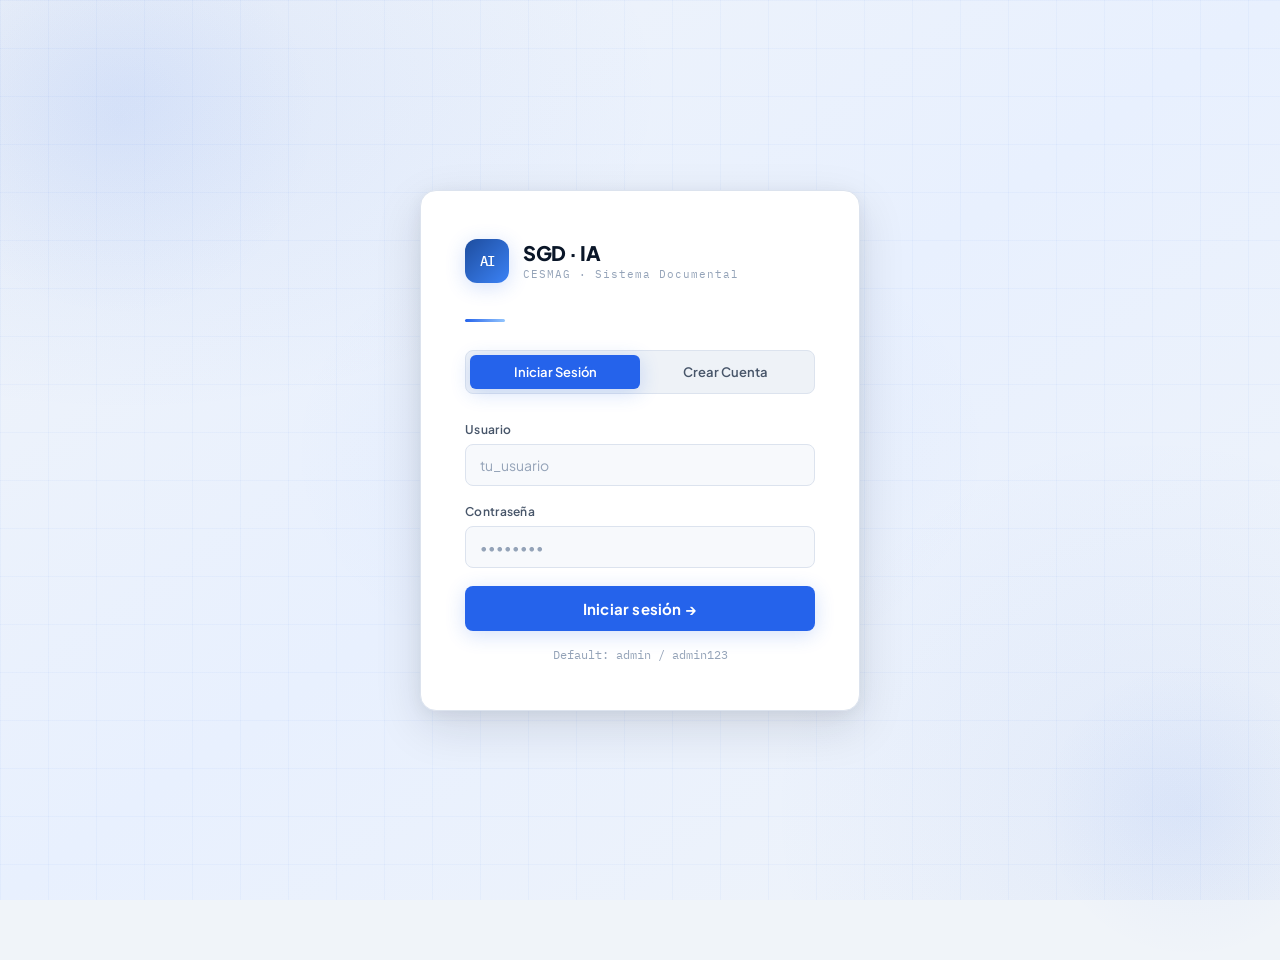
==== frontend/index.html @ 755d067d "Primer commit - SGD IA completo" ====
<!DOCTYPE html>
<html lang="es">
<head>
<meta charset="UTF-8">
<meta name="viewport" content="width=device-width, initial-scale=1.0">
<title>SGD · Asistente IA</title>
<link href="https://fonts.googleapis.com/css2?family=Plus+Jakarta+Sans:wght@300;400;500;600;700;800&family=IBM+Plex+Mono:wght@400;500&display=swap" rel="stylesheet">
<style>
:root {
  --bg: #f0f4f9;
  --surface: #ffffff;
  --surface2: #f7f9fc;
  --surface3: #eef2f7;
  --border: #dce3ee;
  --border2: #c8d3e6;

  --blue-900: #0a1628;
  --blue-800: #0d2144;
  --blue-700: #1a3a6e;
  --blue-600: #1e4d9e;
  --blue-500: #2563eb;
  --blue-400: #3b82f6;
  --blue-300: #93c5fd;
  --blue-100: #dbeafe;
  --blue-50:  #eff6ff;

  --accent: #2563eb;
  --accent-hover: #1d4ed8;
  --accent-light: #eff6ff;
  --accent-glow: rgba(37,99,235,0.15);

  --text: #0f172a;
  --text2: #475569;
  --text3: #94a3b8;
  --text4: #cbd5e1;

  --danger: #dc2626;
  --danger-light: #fef2f2;
  --success: #16a34a;
  --success-light: #f0fdf4;

  --radius: 10px;
  --radius-lg: 16px;
  --mono: 'IBM Plex Mono', monospace;
  --sans: 'Plus Jakarta Sans', sans-serif;

  --shadow-sm: 0 1px 3px rgba(15,23,42,0.08), 0 1px 2px rgba(15,23,42,0.04);
  --shadow: 0 4px 12px rgba(15,23,42,0.08), 0 2px 4px rgba(15,23,42,0.04);
  --shadow-lg: 0 16px 48px rgba(15,23,42,0.12), 0 4px 16px rgba(15,23,42,0.06);
  --shadow-blue: 0 4px 20px rgba(37,99,235,0.2);
}

* { margin:0; padding:0; box-sizing:border-box; }

body {
  background: var(--bg);
  color: var(--text);
  font-family: var(--sans);
  min-height: 100vh;
  overflow-x: hidden;
  -webkit-font-smoothing: antialiased;
}

/* ── LOGIN ───────────────────────────────────── */
#login-screen {
  min-height: 100vh;
  display: flex;
  align-items: center;
  justify-content: center;
  position: relative;
  background: linear-gradient(145deg, #f0f4f9 0%, #e8f0fe 50%, #f0f4f9 100%);
}

.login-bg {
  position: absolute; inset: 0;
  background:
    radial-gradient(ellipse 70% 60% at 10% 10%, rgba(37,99,235,0.08) 0%, transparent 60%),
    radial-gradient(ellipse 50% 70% at 90% 90%, rgba(37,99,235,0.06) 0%, transparent 60%),
    radial-gradient(ellipse 40% 40% at 50% 50%, rgba(37,99,235,0.04) 0%, transparent 70%);
  pointer-events: none;
}

.login-pattern {
  position: absolute; inset: 0;
  background-image:
    linear-gradient(rgba(37,99,235,0.04) 1px, transparent 1px),
    linear-gradient(90deg, rgba(37,99,235,0.04) 1px, transparent 1px);
  background-size: 48px 48px;
  pointer-events: none;
}

.login-deco {
  position: absolute;
  top: -80px; left: -80px;
  width: 400px; height: 400px;
  background: radial-gradient(circle, rgba(37,99,235,0.06) 0%, transparent 70%);
  border-radius: 50%;
  pointer-events: none;
}

.login-deco2 {
  position: absolute;
  bottom: -60px; right: -60px;
  width: 300px; height: 300px;
  background: radial-gradient(circle, rgba(37,99,235,0.05) 0%, transparent 70%);
  border-radius: 50%;
  pointer-events: none;
}

.login-box {
  position: relative;
  width: 440px;
  background: var(--surface);
  border: 1px solid var(--border);
  border-radius: var(--radius-lg);
  padding: 48px 44px;
  box-shadow: var(--shadow-lg);
  animation: loginReveal 0.5s cubic-bezier(0.34,1.3,0.64,1) both;
}

@keyframes loginReveal {
  from { opacity:0; transform: translateY(20px) scale(0.97); }
  to { opacity:1; transform: translateY(0) scale(1); }
}

.login-logo {
  display: flex;
  align-items: center;
  gap: 14px;
  margin-bottom: 36px;
}

.logo-mark {
  width: 44px; height: 44px;
  background: linear-gradient(135deg, var(--blue-600), var(--blue-400));
  border-radius: 12px;
  display: flex; align-items: center; justify-content: center;
  font-family: var(--mono);
  font-size: 14px;
  font-weight: 500;
  color: #fff;
  box-shadow: var(--shadow-blue);
  letter-spacing: -0.5px;
}

.logo-text {
  font-family: var(--sans);
  font-size: 20px;
  font-weight: 800;
  color: var(--blue-900);
  letter-spacing: -0.5px;
}

.logo-sub {
  font-size: 11px;
  font-family: var(--mono);
  color: var(--text3);
  letter-spacing: 1px;
  margin-top: 2px;
}

.login-divider {
  width: 40px; height: 3px;
  background: linear-gradient(90deg, var(--accent), var(--blue-300));
  border-radius: 2px;
  margin-bottom: 28px;
}

.tab-row {
  display: flex;
  background: var(--surface3);
  border-radius: 8px;
  padding: 4px;
  margin-bottom: 28px;
  border: 1px solid var(--border);
}

.tab-btn {
  flex: 1;
  padding: 9px;
  border: none;
  background: transparent;
  color: var(--text2);
  font-family: var(--sans);
  font-size: 13px;
  font-weight: 600;
  cursor: pointer;
  border-radius: 6px;
  transition: all 0.2s;
}
.tab-btn.active {
  background: var(--accent);
  color: #fff;
  box-shadow: var(--shadow-blue);
}

.form-group { margin-bottom: 18px; }

label {
  display: block;
  font-family: var(--sans);
  font-size: 12px;
  font-weight: 600;
  color: var(--text2);
  letter-spacing: 0.3px;
  margin-bottom: 7px;
}

input[type=text], input[type=email], input[type=password], select, textarea {
  width: 100%;
  background: var(--surface2);
  border: 1.5px solid var(--border);
  border-radius: 8px;
  padding: 11px 14px;
  color: var(--text);
  font-family: var(--sans);
  font-size: 14px;
  outline: none;
  transition: all 0.2s;
}
input:focus, select:focus, textarea:focus {
  border-color: var(--accent);
  background: var(--surface);
  box-shadow: 0 0 0 3px var(--accent-glow);
}
input::placeholder { color: var(--text3); }

.btn {
  display: inline-flex;
  align-items: center;
  gap: 8px;
  padding: 11px 20px;
  border: none;
  border-radius: 8px;
  font-family: var(--sans);
  font-size: 14px;
  font-weight: 700;
  cursor: pointer;
  transition: all 0.2s;
  text-decoration: none;
}

.btn-primary {
  background: var(--accent);
  color: #fff;
  width: 100%;
  justify-content: center;
  font-size: 15px;
  padding: 13px;
  letter-spacing: 0.2px;
  box-shadow: var(--shadow-blue);
}
.btn-primary:hover {
  background: var(--accent-hover);
  transform: translateY(-1px);
  box-shadow: 0 6px 24px rgba(37,99,235,0.3);
}

.btn-ghost {
  background: transparent;
  color: var(--text2);
  border: 1.5px solid var(--border);
}
.btn-ghost:hover { border-color: var(--accent); color: var(--accent); background: var(--accent-light); }

.btn-danger {
  background: var(--danger-light);
  color: var(--danger);
  border: 1px solid rgba(220,38,38,0.2);
  padding: 6px 12px;
  font-size: 12px;
}
.btn-danger:hover { background: #fee2e2; }

.error-msg {
  background: var(--danger-light);
  border: 1px solid rgba(220,38,38,0.25);
  color: var(--danger);
  padding: 10px 14px;
  border-radius: 8px;
  font-size: 13px;
  margin-top: 12px;
  display: none;
  font-weight: 500;
}

/* ── APP LAYOUT ────────────────────────────────── */
#app {
  display: none;
  height: 100vh;
  flex-direction: column;
}

.topbar {
  height: 58px;
  background: var(--blue-800);
  border-bottom: 1px solid var(--blue-700);
  display: flex;
  align-items: center;
  padding: 0 24px;
  gap: 16px;
  flex-shrink: 0;
  box-shadow: 0 2px 12px rgba(10,22,40,0.3);
}

.topbar-logo {
  display: flex; align-items: center; gap: 10px;
  font-family: var(--sans);
  font-size: 15px;
  font-weight: 800;
  letter-spacing: -0.3px;
  color: #fff;
}

.topbar-logo .logo-mark-sm {
  width: 30px; height: 30px;
  background: linear-gradient(135deg, var(--blue-400), #60a5fa);
  border-radius: 7px;
  display: flex; align-items: center; justify-content: center;
  font-family: var(--mono);
  font-size: 11px;
  color: var(--blue-900);
  font-weight: 500;
}

.topbar-divider {
  width: 1px; height: 24px;
  background: var(--blue-700);
  margin: 0 8px;
}

.topbar-nav {
  display: flex;
  gap: 2px;
}

.nav-btn {
  padding: 7px 14px;
  border: none;
  background: transparent;
  color: rgba(255,255,255,0.55);
  font-family: var(--sans);
  font-size: 13px;
  font-weight: 600;
  cursor: pointer;
  border-radius: 7px;
  transition: all 0.2s;
  display: flex; align-items: center; gap: 6px;
}
.nav-btn:hover { background: rgba(255,255,255,0.08); color: rgba(255,255,255,0.85); }
.nav-btn.active { background: rgba(255,255,255,0.12); color: #fff; }

.topbar-right {
  margin-left: auto;
  display: flex;
  align-items: center;
  gap: 10px;
}

.user-pill {
  display: flex; align-items: center; gap: 8px;
  background: rgba(255,255,255,0.08);
  border: 1px solid rgba(255,255,255,0.12);
  border-radius: 20px;
  padding: 5px 14px 5px 6px;
}

.user-avatar {
  width: 28px; height: 28px;
  background: linear-gradient(135deg, var(--blue-400), #60a5fa);
  border-radius: 50%;
  display: flex; align-items: center; justify-content: center;
  font-size: 12px;
  font-weight: 700;
  color: var(--blue-900);
  font-family: var(--sans);
}

.user-name {
  font-size: 13px;
  font-weight: 600;
  color: rgba(255,255,255,0.9);
}

.role-badge {
  font-family: var(--mono);
  font-size: 9px;
  letter-spacing: 0.8px;
  text-transform: uppercase;
  padding: 2px 8px;
  border-radius: 10px;
  background: rgba(59,130,246,0.25);
  color: #93c5fd;
  border: 1px solid rgba(59,130,246,0.3);
}
.role-badge.admin {
  background: rgba(251,191,36,0.15);
  color: #fbbf24;
  border-color: rgba(251,191,36,0.25);
}

.logout-btn {
  background: transparent;
  border: 1px solid rgba(255,255,255,0.15);
  color: rgba(255,255,255,0.5);
  padding: 7px 14px;
  border-radius: 7px;
  font-size: 12px;
  font-family: var(--sans);
  font-weight: 600;
  cursor: pointer;
  transition: all 0.2s;
}
.logout-btn:hover { border-color: rgba(239,68,68,0.5); color: #fca5a5; background: rgba(239,68,68,0.08); }

/* ── PANELS ─────────────────────────────────────── */
.panel { display: none; flex: 1; overflow: hidden; }
.panel.active { display: flex; }

/* ── CHAT PANEL ─────────────────────────────────── */
#panel-chat {
  flex-direction: row;
  height: calc(100vh - 58px);
}

.chat-sidebar {
  width: 272px;
  background: var(--surface);
  border-right: 1px solid var(--border);
  display: flex;
  flex-direction: column;
  flex-shrink: 0;
}

.sidebar-header {
  padding: 18px 16px 12px;
  border-bottom: 1px solid var(--border);
}

.sidebar-title {
  font-family: var(--sans);
  font-size: 11px;
  font-weight: 700;
  letter-spacing: 1px;
  text-transform: uppercase;
  color: var(--text3);
  margin-bottom: 10px;
}

.doc-filter-list {
  flex: 1;
  overflow-y: auto;
  padding: 8px;
}

.doc-filter-item {
  display: flex;
  align-items: center;
  gap: 8px;
  padding: 8px 10px;
  border-radius: 8px;
  cursor: pointer;
  transition: background 0.15s;
  margin-bottom: 2px;
}
.doc-filter-item:hover { background: var(--surface3); }
.doc-filter-item.selected { background: var(--blue-50); }

.doc-filter-item input[type=checkbox] {
  width: 14px; height: 14px;
  accent-color: var(--accent);
  cursor: pointer;
}

.doc-filter-name {
  font-size: 12px;
  font-weight: 500;
  color: var(--text2);
  overflow: hidden;
  text-overflow: ellipsis;
  white-space: nowrap;
  flex: 1;
}

.file-icon {
  width: 26px; height: 26px;
  border-radius: 6px;
  display: flex; align-items: center; justify-content: center;
  font-size: 9px;
  font-family: var(--mono);
  font-weight: 500;
  flex-shrink: 0;
}
.fi-pdf  { background: #fff0f0; color: #dc2626; border: 1px solid #fecaca; }
.fi-docx { background: var(--blue-50); color: var(--blue-600); border: 1px solid var(--blue-100); }
.fi-xlsx { background: #f0fdf4; color: #16a34a; border: 1px solid #bbf7d0; }
.fi-txt  { background: var(--surface3); color: var(--text3); border: 1px solid var(--border); }
.fi-csv  { background: #fefce8; color: #ca8a04; border: 1px solid #fef08a; }
.fi-default { background: var(--surface3); color: var(--text3); border: 1px solid var(--border); }

.chat-main {
  flex: 1;
  display: flex;
  flex-direction: column;
  background: var(--bg);
  overflow: hidden;
}

.chat-messages {
  flex: 1;
  overflow-y: auto;
  padding: 28px 32px;
  display: flex;
  flex-direction: column;
  gap: 22px;
}

.chat-empty {
  flex: 1;
  display: flex;
  flex-direction: column;
  align-items: center;
  justify-content: center;
  gap: 10px;
}

.chat-empty-icon-wrap {
  width: 72px; height: 72px;
  background: linear-gradient(135deg, var(--blue-50), #dbeafe);
  border: 2px solid var(--blue-100);
  border-radius: 20px;
  display: flex; align-items: center; justify-content: center;
  font-size: 32px;
  margin-bottom: 8px;
  box-shadow: var(--shadow-sm);
}

.chat-empty h3 {
  font-family: var(--sans);
  font-size: 18px;
  font-weight: 800;
  color: var(--blue-900);
}

.chat-empty p {
  font-size: 13px;
  color: var(--text3);
  text-align: center;
  max-width: 300px;
  line-height: 1.6;
  font-weight: 400;
}

.chat-empty-chips {
  display: flex;
  flex-wrap: wrap;
  gap: 8px;
  justify-content: center;
  margin-top: 8px;
}

.chat-chip {
  background: var(--surface);
  border: 1.5px solid var(--border);
  color: var(--text2);
  font-size: 12px;
  font-weight: 600;
  padding: 7px 14px;
  border-radius: 20px;
  cursor: pointer;
  transition: all 0.2s;
}
.chat-chip:hover { border-color: var(--accent); color: var(--accent); background: var(--accent-light); }

.message {
  display: flex;
  gap: 12px;
  animation: fadeUp 0.3s ease;
}

@keyframes fadeUp {
  from { opacity:0; transform: translateY(8px); }
  to { opacity:1; transform: translateY(0); }
}

.message.user { flex-direction: row-reverse; }

.msg-avatar {
  width: 34px; height: 34px;
  border-radius: 9px;
  display: flex; align-items: center; justify-content: center;
  font-size: 13px;
  font-weight: 700;
  flex-shrink: 0;
  margin-top: 2px;
}

.message.user .msg-avatar {
  background: linear-gradient(135deg, var(--blue-600), var(--blue-400));
  color: #fff;
}

.message.ai .msg-avatar {
  background: linear-gradient(135deg, var(--blue-700), var(--blue-500));
  color: #fff;
  font-size: 10px;
  font-family: var(--mono);
}

.msg-content { max-width: 72%; }

.msg-bubble {
  padding: 14px 18px;
  border-radius: 12px;
  font-size: 14px;
  line-height: 1.7;
}

.message.user .msg-bubble {
  background: linear-gradient(135deg, var(--blue-600), var(--blue-500));
  color: #fff;
  border-radius: 12px 4px 12px 12px;
  box-shadow: var(--shadow-blue);
}

.message.ai .msg-bubble {
  background: var(--surface);
  border: 1px solid var(--border);
  color: var(--text);
  border-radius: 4px 12px 12px 12px;
  box-shadow: var(--shadow-sm);
}

.msg-sources {
  margin-top: 10px;
  display: flex;
  flex-wrap: wrap;
  gap: 6px;
}

.source-tag {
  background: var(--blue-50);
  border: 1px solid var(--blue-100);
  color: var(--blue-600);
  font-family: var(--mono);
  font-size: 10px;
  font-weight: 500;
  padding: 3px 9px;
  border-radius: 5px;
  cursor: pointer;
  transition: all 0.15s;
}
.source-tag:hover { background: var(--blue-100); }

.msg-time {
  font-size: 10px;
  color: var(--text4);
  margin-top: 6px;
  font-family: var(--mono);
}
.message.user .msg-time { text-align: right; }

.typing-indicator {
  display: flex;
  align-items: center;
  gap: 5px;
  padding: 14px 18px;
  background: var(--surface);
  border: 1px solid var(--border);
  border-radius: 4px 12px 12px 12px;
  width: fit-content;
  box-shadow: var(--shadow-sm);
}

.typing-dot {
  width: 6px; height: 6px;
  background: var(--accent);
  border-radius: 50%;
  animation: typingBounce 1.4s infinite ease-in-out;
}
.typing-dot:nth-child(2) { animation-delay: 0.2s; }
.typing-dot:nth-child(3) { animation-delay: 0.4s; }

@keyframes typingBounce {
  0%,80%,100% { transform: scale(0.6); opacity: 0.4; }
  40% { transform: scale(1); opacity: 1; }
}

.chat-input-area {
  padding: 16px 24px;
  background: var(--surface);
  border-top: 1px solid var(--border);
  box-shadow: 0 -2px 8px rgba(15,23,42,0.04);
}

.chat-input-row {
  display: flex;
  gap: 10px;
  align-items: flex-end;
}

.chat-textarea {
  flex: 1;
  background: var(--surface2);
  border: 1.5px solid var(--border);
  border-radius: 10px;
  padding: 12px 16px;
  color: var(--text);
  font-family: var(--sans);
  font-size: 14px;
  resize: none;
  outline: none;
  min-height: 48px;
  max-height: 120px;
  transition: all 0.2s;
  line-height: 1.5;
}
.chat-textarea:focus {
  border-color: var(--accent);
  background: var(--surface);
  box-shadow: 0 0 0 3px var(--accent-glow);
}
.chat-textarea::placeholder { color: var(--text3); }

.send-btn {
  width: 48px; height: 48px;
  background: var(--accent);
  border: none;
  border-radius: 10px;
  color: #fff;
  font-size: 18px;
  cursor: pointer;
  transition: all 0.2s;
  display: flex; align-items: center; justify-content: center;
  flex-shrink: 0;
  box-shadow: var(--shadow-blue);
}
.send-btn:hover { background: var(--accent-hover); transform: scale(1.05); }
.send-btn:disabled { opacity: 0.4; cursor: not-allowed; transform: none; box-shadow: none; }

.chat-hint {
  font-size: 11px;
  color: var(--text4);
  margin-top: 8px;
  font-family: var(--mono);
}

/* ── DOCUMENTS PANEL ─────────────────────────── */
#panel-docs {
  flex-direction: column;
  padding: 32px 36px;
  overflow-y: auto;
  background: var(--bg);
}

.panel-header {
  display: flex;
  align-items: flex-start;
  justify-content: space-between;
  margin-bottom: 28px;
}

.panel-title {
  font-family: var(--sans);
  font-size: 26px;
  font-weight: 800;
  color: var(--blue-900);
  letter-spacing: -0.5px;
}

.panel-subtitle {
  font-size: 13px;
  color: var(--text3);
  margin-top: 5px;
  font-weight: 400;
}

.panel-title-accent {
  display: block;
  width: 36px; height: 3px;
  background: linear-gradient(90deg, var(--accent), var(--blue-300));
  border-radius: 2px;
  margin-top: 10px;
}

/* Upload Zone */
.upload-zone {
  background: var(--surface);
  border: 2px dashed var(--border2);
  border-radius: var(--radius-lg);
  padding: 36px;
  text-align: center;
  cursor: pointer;
  transition: all 0.2s;
  margin-bottom: 28px;
  box-shadow: var(--shadow-sm);
}
.upload-zone:hover, .upload-zone.dragover {
  border-color: var(--accent);
  background: var(--blue-50);
  box-shadow: 0 0 0 4px var(--accent-glow);
}

.upload-icon-wrap {
  width: 56px; height: 56px;
  background: var(--blue-50);
  border: 2px solid var(--blue-100);
  border-radius: 14px;
  display: flex; align-items: center; justify-content: center;
  font-size: 24px;
  margin: 0 auto 14px;
}

.upload-text {
  font-family: var(--sans);
  font-size: 15px;
  font-weight: 700;
  color: var(--text);
  margin-bottom: 5px;
}

.upload-hint {
  font-size: 12px;
  color: var(--text3);
  font-family: var(--mono);
  letter-spacing: 0.5px;
}

.upload-meta {
  display: flex;
  gap: 12px;
  margin-top: 18px;
  justify-content: center;
}

.upload-meta input, .upload-meta select {
  width: auto;
  flex: 1;
  max-width: 200px;
  font-size: 13px;
}

/* Docs Table */
.docs-table-wrap {
  background: var(--surface);
  border: 1px solid var(--border);
  border-radius: var(--radius-lg);
  overflow: hidden;
  box-shadow: var(--shadow-sm);
}

.docs-table { width: 100%; border-collapse: collapse; }

.docs-table th {
  background: var(--surface2);
  padding: 12px 16px;
  text-align: left;
  font-family: var(--sans);
  font-size: 11px;
  font-weight: 700;
  letter-spacing: 0.8px;
  text-transform: uppercase;
  color: var(--text3);
  border-bottom: 1px solid var(--border);
}

.docs-table td {
  padding: 14px 16px;
  border-bottom: 1px solid var(--border);
  font-size: 13px;
  color: var(--text2);
  vertical-align: middle;
}

.docs-table tr:last-child td { border-bottom: none; }
.docs-table tr:hover td { background: var(--surface2); }

.doc-name-cell {
  display: flex;
  align-items: center;
  gap: 10px;
}

.status-pill {
  display: inline-flex;
  padding: 3px 10px;
  border-radius: 20px;
  font-size: 10px;
  font-family: var(--mono);
  font-weight: 500;
  letter-spacing: 0.3px;
}
.status-indexado { background: var(--success-light); color: var(--success); border: 1px solid #bbf7d0; }
.status-activo { background: var(--blue-50); color: var(--blue-600); border: 1px solid var(--blue-100); }

/* ── USERS PANEL ────────────────────────────── */
#panel-users {
  flex-direction: column;
  padding: 32px 36px;
  overflow-y: auto;
  background: var(--bg);
}

.users-grid {
  display: grid;
  grid-template-columns: repeat(auto-fill, minmax(280px, 1fr));
  gap: 16px;
  margin-top: 20px;
}

.user-card {
  background: var(--surface);
  border: 1px solid var(--border);
  border-radius: var(--radius-lg);
  padding: 20px;
  transition: all 0.2s;
  box-shadow: var(--shadow-sm);
}
.user-card:hover { border-color: var(--accent); box-shadow: var(--shadow); }

.user-card-top {
  display: flex;
  align-items: center;
  gap: 12px;
  margin-bottom: 14px;
}

.user-card-avatar {
  width: 46px; height: 46px;
  border-radius: 12px;
  background: linear-gradient(135deg, var(--blue-600), var(--blue-400));
  display: flex; align-items: center; justify-content: center;
  font-family: var(--sans);
  font-size: 18px;
  font-weight: 800;
  color: #fff;
  box-shadow: var(--shadow-blue);
}

.user-card-name {
  font-family: var(--sans);
  font-size: 15px;
  font-weight: 700;
  color: var(--text);
}

.user-card-email {
  font-size: 12px;
  color: var(--text3);
  margin-top: 2px;
}

.add-user-form {
  background: var(--surface);
  border: 1px solid var(--border);
  border-radius: var(--radius-lg);
  padding: 24px;
  margin-bottom: 24px;
  box-shadow: var(--shadow-sm);
}

.form-row {
  display: grid;
  grid-template-columns: 1fr 1fr;
  gap: 16px;
}

/* ── TOAST ─────────────────────────────────── */
.toast {
  position: fixed;
  bottom: 24px;
  right: 24px;
  background: var(--surface);
  border: 1px solid var(--border);
  border-radius: 10px;
  padding: 14px 18px;
  font-size: 13px;
  font-weight: 500;
  display: flex;
  align-items: center;
  gap: 10px;
  box-shadow: var(--shadow-lg);
  transform: translateY(100px);
  opacity: 0;
  transition: all 0.3s cubic-bezier(0.34,1.56,0.64,1);
  z-index: 9999;
  max-width: 360px;
}
.toast.show { transform: translateY(0); opacity: 1; }
.toast.success { border-color: #bbf7d0; }
.toast.error { border-color: #fecaca; }

/* ── SCROLLBAR ─────────────────────────────── */
::-webkit-scrollbar { width: 5px; }
::-webkit-scrollbar-track { background: transparent; }
::-webkit-scrollbar-thumb { background: var(--border2); border-radius: 10px; }
::-webkit-scrollbar-thumb:hover { background: var(--text4); }

/* ── PROGRESS ──────────────────────────────── */
.progress-bar-wrap {
  width: 100%;
  height: 4px;
  background: var(--border);
  border-radius: 2px;
  overflow: hidden;
  margin-top: 12px;
  display: none;
}
.progress-bar {
  height: 100%;
  background: linear-gradient(90deg, var(--accent), var(--blue-300));
  border-radius: 2px;
  transition: width 0.3s;
  width: 0%;
}

/* ── SECTION LABEL ─────────────────────────── */
.section-label {
  font-family: var(--sans);
  font-size: 11px;
  font-weight: 700;
  letter-spacing: 0.8px;
  text-transform: uppercase;
  color: var(--text3);
  margin-bottom: 14px;
}

select option { background: var(--surface); }

.empty-state {
  padding: 48px;
  text-align: center;
  color: var(--text3);
  font-size: 13px;
}
</style>
</head>
<body>

<!-- ═══ LOGIN SCREEN ═══════════════════════════════════════════════ -->
<div id="login-screen">
  <div class="login-bg"></div>
  <div class="login-pattern"></div>
  <div class="login-deco"></div>
  <div class="login-deco2"></div>
  <div class="login-box">
    <div class="login-logo">
      <div class="logo-mark">AI</div>
      <div>
        <div class="logo-text">SGD · IA</div>
        <div class="logo-sub">CESMAG · Sistema Documental</div>
      </div>
    </div>
    <div class="login-divider"></div>

    <div class="tab-row">
      <button class="tab-btn active" onclick="switchTab('login')">Iniciar Sesión</button>
      <button class="tab-btn" onclick="switchTab('register')">Crear Cuenta</button>
    </div>

    <!-- Login Form -->
    <div id="form-login">
      <div class="form-group">
        <label>Usuario</label>
        <input type="text" id="login-user" placeholder="tu_usuario" autocomplete="username">
      </div>
      <div class="form-group">
        <label>Contraseña</label>
        <input type="password" id="login-pass" placeholder="••••••••" autocomplete="current-password">
      </div>
      <button class="btn btn-primary" onclick="doLogin()">Iniciar sesión →</button>
      <div class="error-msg" id="login-error"></div>
      <p style="margin-top:16px; font-size:12px; color:var(--text3); text-align:center; font-family:var(--mono)">
        Default: admin / admin123
      </p>
    </div>

    <!-- Register Form -->
    <div id="form-register" style="display:none">
      <div class="form-group">
        <label>Nombre de usuario</label>
        <input type="text" id="reg-user" placeholder="tu_usuario">
      </div>
      <div class="form-group">
        <label>Email</label>
        <input type="email" id="reg-email" placeholder="correo@dominio.com">
      </div>
      <div class="form-group">
        <label>Contraseña</label>
        <input type="password" id="reg-pass" placeholder="••••••••">
      </div>
      <button class="btn btn-primary" onclick="doRegister()">Crear cuenta →</button>
      <div class="error-msg" id="reg-error"></div>
    </div>
  </div>
</div>

<!-- ═══ APP ════════════════════════════════════════════════════════ -->
<div id="app">
  <!-- TOPBAR -->
  <div class="topbar">
    <div class="topbar-logo">
      <div class="logo-mark-sm">AI</div>
      SGD · IA
    </div>
    <div class="topbar-divider"></div>
    <div class="topbar-nav">
      <button class="nav-btn active" onclick="showPanel('chat')">💬 Asistente</button>
      <button class="nav-btn" onclick="showPanel('docs')">📁 Documentos</button>
      <button class="nav-btn" id="nav-users" style="display:none" onclick="showPanel('users')">👥 Usuarios</button>
    </div>
    <div class="topbar-right">
      <div class="user-pill">
        <div class="user-avatar" id="top-avatar">U</div>
        <div class="user-name" id="top-username">Usuario</div>
        <div class="role-badge" id="top-role">Estándar</div>
      </div>
      <button class="logout-btn" onclick="doLogout()">Salir</button>
    </div>
  </div>

  <!-- ── CHAT PANEL ───────────────────────────── -->
  <div class="panel active" id="panel-chat">
    <div class="chat-sidebar">
      <div class="sidebar-header">
        <div class="sidebar-title">Filtrar documentos</div>
        <button class="btn btn-ghost" style="width:100%;font-size:12px;padding:7px" onclick="selectAllDocs()">
          Todos los documentos
        </button>
      </div>
      <div class="doc-filter-list" id="doc-filter-list">
        <p style="font-size:12px;color:var(--text3);padding:12px;text-align:center">Cargando...</p>
      </div>
    </div>

    <div class="chat-main">
      <div class="chat-messages" id="chat-messages">
        <div class="chat-empty" id="chat-empty">
          <div class="chat-empty-icon-wrap">🤖</div>
          <h3>Asistente de Documentos IA</h3>
          <p>Haz una pregunta sobre tus documentos. Puedes filtrar por archivos específicos en el panel izquierdo.</p>
          <div class="chat-empty-chips">
            <span class="chat-chip" onclick="quickAsk('¿De qué trata el documento?')">¿De qué trata?</span>
            <span class="chat-chip" onclick="quickAsk('¿Cuáles son los puntos principales?')">Puntos principales</span>
            <span class="chat-chip" onclick="quickAsk('Haz un resumen del documento')">Resumen</span>
          </div>
        </div>
      </div>
      <div class="chat-input-area">
        <div class="chat-input-row">
          <textarea class="chat-textarea" id="chat-input" placeholder="Escribe tu pregunta sobre los documentos..." rows="1"
            onkeydown="handleChatKey(event)" oninput="autoResize(this)"></textarea>
          <button class="send-btn" id="send-btn" onclick="sendMessage()">➤</button>
        </div>
        <div class="chat-hint">Enter para enviar · Shift+Enter para nueva línea</div>
      </div>
    </div>
  </div>

  <!-- ── DOCUMENTS PANEL ─────────────────────── -->
  <div class="panel" id="panel-docs">
    <div class="panel-header">
      <div>
        <div class="panel-title">Documentos</div>
        <div class="panel-subtitle">Gestiona y carga archivos para el asistente IA</div>
        <span class="panel-title-accent"></span>
      </div>
    </div>

    <div class="upload-zone" id="upload-zone"
      onclick="document.getElementById('file-input').click()"
      ondragover="handleDragOver(event)"
      ondragleave="handleDragLeave(event)"
      ondrop="handleDrop(event)">
      <input type="file" id="file-input" style="display:none" multiple
        accept=".pdf,.docx,.doc,.txt,.csv,.xlsx,.xls"
        onchange="handleFileSelect(event)">
      <div class="upload-icon-wrap">📤</div>
      <div class="upload-text">Arrastra archivos o haz clic para seleccionar</div>
      <div class="upload-hint">PDF · DOCX · TXT · CSV · XLSX · XLS</div>
      <div class="upload-meta">
        <select id="upload-area" onclick="event.stopPropagation()">
          <option value="General">General</option>
          <option value="Administración">Administración</option>
          <option value="Legal">Legal</option>
          <option value="Técnico">Técnico</option>
          <option value="Financiero">Financiero</option>
          <option value="RRHH">RRHH</option>
        </select>
        <input type="text" id="upload-desc" placeholder="Descripción (opcional)" onclick="event.stopPropagation()">
      </div>
      <div class="progress-bar-wrap" id="progress-wrap">
        <div class="progress-bar" id="progress-bar"></div>
      </div>
    </div>

    <div class="section-label">Documentos indexados</div>
    <div class="docs-table-wrap">
      <table class="docs-table">
        <thead>
          <tr>
            <th>Documento</th>
            <th>Área</th>
            <th>Propietario</th>
            <th>Estado</th>
            <th>Fecha</th>
            <th>Acciones</th>
          </tr>
        </thead>
        <tbody id="docs-tbody">
          <tr><td colspan="6" class="empty-state">Cargando documentos...</td></tr>
        </tbody>
      </table>
    </div>
  </div>

  <!-- ── USERS PANEL ─────────────────────────── -->
  <div class="panel" id="panel-users">
    <div class="panel-header">
      <div>
        <div class="panel-title">Gestión de Usuarios</div>
        <div class="panel-subtitle">Administra cuentas y roles del sistema</div>
        <span class="panel-title-accent"></span>
      </div>
    </div>

    <div class="add-user-form">
      <div class="section-label">Agregar nuevo usuario</div>
      <div class="form-row">
        <div class="form-group">
          <label>Usuario</label>
          <input type="text" id="nu-user" placeholder="nombre_usuario">
        </div>
        <div class="form-group">
          <label>Email</label>
          <input type="email" id="nu-email" placeholder="correo@dominio.com">
        </div>
      </div>
      <div class="form-row">
        <div class="form-group">
          <label>Contraseña</label>
          <input type="password" id="nu-pass" placeholder="••••••••">
        </div>
        <div class="form-group">
          <label>Rol</label>
          <select id="nu-role">
            <option value="Estándar">Estándar</option>
            <option value="Administrador">Administrador</option>
          </select>
        </div>
      </div>
      <button class="btn btn-primary" style="width:auto;padding:10px 24px" onclick="addUser()">
        + Crear usuario
      </button>
    </div>

    <div class="section-label">Usuarios registrados</div>
    <div class="users-grid" id="users-grid">
      <p style="color:var(--text3);font-size:13px">Cargando...</p>
    </div>
  </div>
</div>

<!-- TOAST -->
<div class="toast" id="toast">
  <span id="toast-icon">✓</span>
  <span id="toast-text">Mensaje</span>
</div> 

<script>
  
const API = 'http://localhost:8000';
let token = localStorage.getItem('sgd_token');
let currentUser = null;
let messages = [];

function toast(msg, type='success') {
  const t = document.getElementById('toast');
  const icon = type === 'success' ? '✓' : '✕';
  document.getElementById('toast-icon').textContent = icon;
  document.getElementById('toast-text').textContent = msg;
  t.className = `toast ${type} show`;
  setTimeout(() => t.classList.remove('show'), 3500);
}

function getFileIcon(ext) {
  const map = { pdf:'pdf', docx:'docx', doc:'docx', xlsx:'xlsx', xls:'xlsx', txt:'txt', csv:'csv' };
  const cls = map[ext] || 'default';
  const label = ext?.toUpperCase() || '?';
  return `<div class="file-icon fi-${cls}">${label.slice(0,3)}</div>`;
}

function autoResize(el) {
  el.style.height = 'auto';
  el.style.height = Math.min(el.scrollHeight, 120) + 'px';
}

function now() {
  return new Date().toLocaleTimeString('es-CO', {hour:'2-digit', minute:'2-digit'});
}

function switchTab(tab) {
  document.querySelectorAll('.tab-btn').forEach((b,i) => {
    b.classList.toggle('active', (i===0&&tab==='login')||(i===1&&tab==='register'));
  });
  document.getElementById('form-login').style.display = tab==='login' ? 'block' : 'none';
  document.getElementById('form-register').style.display = tab==='register' ? 'block' : 'none';
}

async function doLogin() {
  const user = document.getElementById('login-user').value.trim();
  const pass = document.getElementById('login-pass').value;
  if (!user || !pass) return showError('login-error', 'Completa todos los campos');
  const form = new FormData();
  form.append('username', user);
  form.append('password', pass);
  try {
    const res = await fetch(`${API}/api/auth/login`, { method:'POST', body:form });
    const data = await res.json();
    if (!res.ok) return showError('login-error', data.detail || 'Error al iniciar sesión');
    token = data.access_token;
    currentUser = data.user;
    localStorage.setItem('sgd_token', token);
    enterApp();
  } catch(e) {
    showError('login-error', 'No se pudo conectar al servidor.');
  }
}

async function doRegister() {
  const user = document.getElementById('reg-user').value.trim();
  const email = document.getElementById('reg-email').value.trim();
  const pass = document.getElementById('reg-pass').value;
  if (!user || !email || !pass) return showError('reg-error', 'Completa todos los campos');
  try {
    const res = await fetch(`${API}/api/auth/register`, {
      method:'POST',
      headers:{'Content-Type':'application/json'},
      body: JSON.stringify({username:user, email, password:pass})
    });
    const data = await res.json();
    if (!res.ok) return showError('reg-error', data.detail || 'Error al registrar');
    toast('Cuenta creada. Inicia sesión.', 'success');
    switchTab('login');
  } catch(e) {
    showError('reg-error', 'Error de conexión con el servidor');
  }
}

function showError(id, msg) {
  const el = document.getElementById(id);
  el.textContent = msg;
  el.style.display = 'block';
  setTimeout(() => el.style.display='none', 4000);
}

function doLogout() {
  localStorage.removeItem('sgd_token');
  token = null; currentUser = null; messages = [];
  document.getElementById('app').style.display = 'none';
  document.getElementById('login-screen').style.display = 'flex';
}

async function enterApp() {
  if (!token) return;
  try {
    const res = await fetch(`${API}/api/auth/me`, { headers:{Authorization:`Bearer ${token}`} });
    if (!res.ok) { doLogout(); return; }
    currentUser = await res.json();
  } catch(e) { doLogout(); return; }

  document.getElementById('login-screen').style.display = 'none';
  document.getElementById('app').style.display = 'flex';

  document.getElementById('top-username').textContent = currentUser.username;
  document.getElementById('top-avatar').textContent = currentUser.username[0].toUpperCase();
  const roleBadge = document.getElementById('top-role');
  roleBadge.textContent = currentUser.role;
  if (currentUser.role === 'Administrador') {
    roleBadge.classList.add('admin');
    document.getElementById('nav-users').style.display = 'inline-flex';
  }
  loadDocs();
}

function showPanel(name) {
  document.querySelectorAll('.panel').forEach(p => p.classList.remove('active'));
  document.querySelectorAll('.nav-btn').forEach(b => b.classList.remove('active'));
  document.getElementById(`panel-${name}`).classList.add('active');
  event.currentTarget.classList.add('active');
  if (name === 'docs') loadDocs();
  if (name === 'users') loadUsers();
}

let allDocs = [];

async function loadDocs() {
  try {
    const res = await fetch(`${API}/api/documents`, { headers:{Authorization:`Bearer ${token}`} });
    allDocs = await res.json();
    renderDocsTable();
    renderDocFilter();
  } catch(e) { console.error(e); }
}

function renderDocsTable() {
  const tbody = document.getElementById('docs-tbody');
  if (!allDocs.length) {
    tbody.innerHTML = '<tr><td colspan="6" class="empty-state">No hay documentos cargados aún</td></tr>';
    return;
  }
  tbody.innerHTML = allDocs.map(d => `
    <tr>
      <td>
        <div class="doc-name-cell">
          ${getFileIcon(d.file_type)}
          <span style="color:var(--text);font-weight:600">${d.original_name}</span>
        </div>
      </td>
      <td>${d.area}</td>
      <td style="font-family:var(--mono);font-size:12px">${d.owner}</td>
      <td><span class="status-pill status-${d.status.toLowerCase()}">${d.status}</span></td>
      <td style="font-family:var(--mono);font-size:11px">${d.uploaded_at}</td>
      <td>
        <button class="btn btn-danger" onclick="deleteDoc(${d.id})">🗑 Eliminar</button>
      </td>
    </tr>
  `).join('');
}

function renderDocFilter() {
  const list = document.getElementById('doc-filter-list');
  if (!allDocs.length) {
    list.innerHTML = '<p style="font-size:12px;color:var(--text3);padding:12px;text-align:center">Sin documentos</p>';
    return;
  }
  list.innerHTML = allDocs.map(d => `
    <div class="doc-filter-item" onclick="toggleDocFilter(${d.id}, this)">
      <input type="checkbox" id="cf-${d.id}" checked>
      ${getFileIcon(d.file_type)}
      <span class="doc-filter-name">${d.original_name}</span>
    </div>
  `).join('');
}

function toggleDocFilter(id, el) {
  const cb = document.getElementById(`cf-${id}`);
  cb.checked = !cb.checked;
  el.classList.toggle('selected', cb.checked);
}

function selectAllDocs() {
  document.querySelectorAll('#doc-filter-list input[type=checkbox]').forEach(cb => {
    cb.checked = true;
    cb.closest('.doc-filter-item').classList.remove('selected');
  });
}

function getSelectedDocIds() {
  const checked = [];
  document.querySelectorAll('#doc-filter-list input[type=checkbox]').forEach(cb => {
    if (cb.checked) checked.push(parseInt(cb.id.replace('cf-','')));
  });
  return checked.length === allDocs.length ? null : checked;
}

async function deleteDoc(id) {
  if (!confirm('¿Eliminar este documento? Se eliminará del índice.')) return;
  try {
    const res = await fetch(`${API}/api/documents/${id}`, {
      method:'DELETE',
      headers:{Authorization:`Bearer ${token}`}
    });
    if (res.ok) { toast('Documento eliminado'); loadDocs(); }
    else toast('Error al eliminar', 'error');
  } catch(e) { toast('Error de conexión', 'error'); }
}

function handleDragOver(e) {
  e.preventDefault();
  document.getElementById('upload-zone').classList.add('dragover');
}
function handleDragLeave() {
  document.getElementById('upload-zone').classList.remove('dragover');
}
function handleDrop(e) {
  e.preventDefault();
  document.getElementById('upload-zone').classList.remove('dragover');
  uploadFiles(e.dataTransfer.files);
}
function handleFileSelect(e) { uploadFiles(e.target.files); }

async function uploadFiles(files) {
  const area = document.getElementById('upload-area').value;
  const desc = document.getElementById('upload-desc').value;
  const progressWrap = document.getElementById('progress-wrap');
  const progressBar = document.getElementById('progress-bar');
  progressWrap.style.display = 'block';

  for (let i=0; i<files.length; i++) {
    const file = files[i];
    progressBar.style.width = `${Math.round(((i)/files.length)*100)}%`;
    const form = new FormData();
    form.append('file', file);
    form.append('area', area);
    form.append('description', desc);
    try {
      const res = await fetch(`${API}/api/documents/upload`, {
        method:'POST',
        headers:{Authorization:`Bearer ${token}`},
        body: form
      });
      const data = await res.json();
      if (res.ok) toast(`✓ ${file.name} indexado`);
      else toast(`Error: ${data.detail}`, 'error');
    } catch(e) {
      toast(`Error subiendo ${file.name}`, 'error');
    }
  }

  progressBar.style.width = '100%';
  setTimeout(() => {
    progressWrap.style.display = 'none';
    progressBar.style.width = '0%';
  }, 800);
  document.getElementById('file-input').value = '';
  loadDocs();
}

function handleChatKey(e) {
  if (e.key === 'Enter' && !e.shiftKey) {
    e.preventDefault();
    sendMessage();
  }
}

function quickAsk(text) {
  document.getElementById('chat-input').value = text;
  sendMessage();
}

async function sendMessage() {
  const input = document.getElementById('chat-input');
  const question = input.value.trim();
  if (!question) return;

  const sendBtn = document.getElementById('send-btn');
  sendBtn.disabled = true;
  input.value = '';
  input.style.height = 'auto';

  document.getElementById('chat-empty').style.display = 'none';
  appendMessage('user', question);

  const typingId = 'typing-' + Date.now();
  appendTyping(typingId);

  const docIds = getSelectedDocIds();

  try {
    const res = await fetch(`${API}/api/chat`, {
      method:'POST',
      headers:{
        'Authorization':`Bearer ${token}`,
        'Content-Type':'application/json'
      },
      body: JSON.stringify({question, doc_ids: docIds})
    });
    const data = await res.json();
    removeTyping(typingId);
    if (res.ok) appendMessage('ai', data.answer, data.sources);
    else appendMessage('ai', '⚠️ Error: ' + (data.detail || 'No se pudo obtener respuesta'));
  } catch(e) {
    removeTyping(typingId);
    appendMessage('ai', '⚠️ No se pudo conectar al servidor.');
  }

  sendBtn.disabled = false;
  input.focus();
}

function appendMessage(role, text, sources=[]) {
  const container = document.getElementById('chat-messages');
  const div = document.createElement('div');
  div.className = `message ${role}`;

  const avatar = role === 'user'
    ? (currentUser?.username[0]?.toUpperCase() || 'U')
    : 'AI';

  const sourcesHtml = sources?.length ? `
    <div class="msg-sources">
      ${sources.map(s => `<span class="source-tag" title="${s.preview || ''}">📄 ${s.filename}</span>`).join('')}
    </div>
  ` : '';

  const formatted = text
    .replace(/\*\*(.*?)\*\*/g, '<strong>$1</strong>')
    .replace(/\n/g, '<br>');

  div.innerHTML = `
    <div class="msg-avatar">${avatar}</div>
    <div class="msg-content">
      <div class="msg-bubble">${formatted}</div>
      ${sourcesHtml}
      <div class="msg-time">${now()}</div>
    </div>
  `;

  container.appendChild(div);
  container.scrollTop = container.scrollHeight;
}

function appendTyping(id) {
  const container = document.getElementById('chat-messages');
  const div = document.createElement('div');
  div.className = 'message ai';
  div.id = id;
  div.innerHTML = `
    <div class="msg-avatar">AI</div>
    <div class="msg-content">
      <div class="typing-indicator">
        <div class="typing-dot"></div>
        <div class="typing-dot"></div>
        <div class="typing-dot"></div>
      </div>
    </div>
  `;
  container.appendChild(div);
  container.scrollTop = container.scrollHeight;
}

function removeTyping(id) {
  const el = document.getElementById(id);
  if (el) el.remove();
}

async function loadUsers() {
  try {
    const res = await fetch(`${API}/api/users`, { headers:{Authorization:`Bearer ${token}`} });
    if (!res.ok) return;
    const users = await res.json();
    const grid = document.getElementById('users-grid');
    grid.innerHTML = users.map(u => `
      <div class="user-card">
        <div class="user-card-top">
          <div class="user-card-avatar">${u.username[0].toUpperCase()}</div>
          <div>
            <div class="user-card-name">${u.username}</div>
            <div class="user-card-email">${u.email}</div>
          </div>
        </div>
        <span class="role-badge ${u.role==='Administrador'?'admin':''}">${u.role}</span>
      </div>
    `).join('');
  } catch(e) { console.error(e); }
}

async function addUser() {
  const username = document.getElementById('nu-user').value.trim();
  const email = document.getElementById('nu-email').value.trim();
  const password = document.getElementById('nu-pass').value;
  const role = document.getElementById('nu-role').value;
  if (!username || !email || !password) return toast('Completa todos los campos', 'error');
  try {
    const res = await fetch(`${API}/api/auth/register`, {
      method:'POST',
      headers:{'Content-Type':'application/json', Authorization:`Bearer ${token}`},
      body: JSON.stringify({username, email, password, role})
    });
    const data = await res.json();
    if (res.ok) { toast('Usuario creado'); loadUsers(); }
    else toast(data.detail || 'Error', 'error');
  } catch(e) { toast('Error de conexión', 'error'); }
}

window.addEventListener('load', () => {
  if (token) enterApp();
  document.getElementById('login-pass').addEventListener('keydown', e => {
    if (e.key === 'Enter') doLogin();
  });
});
</script>
</body>
</html>
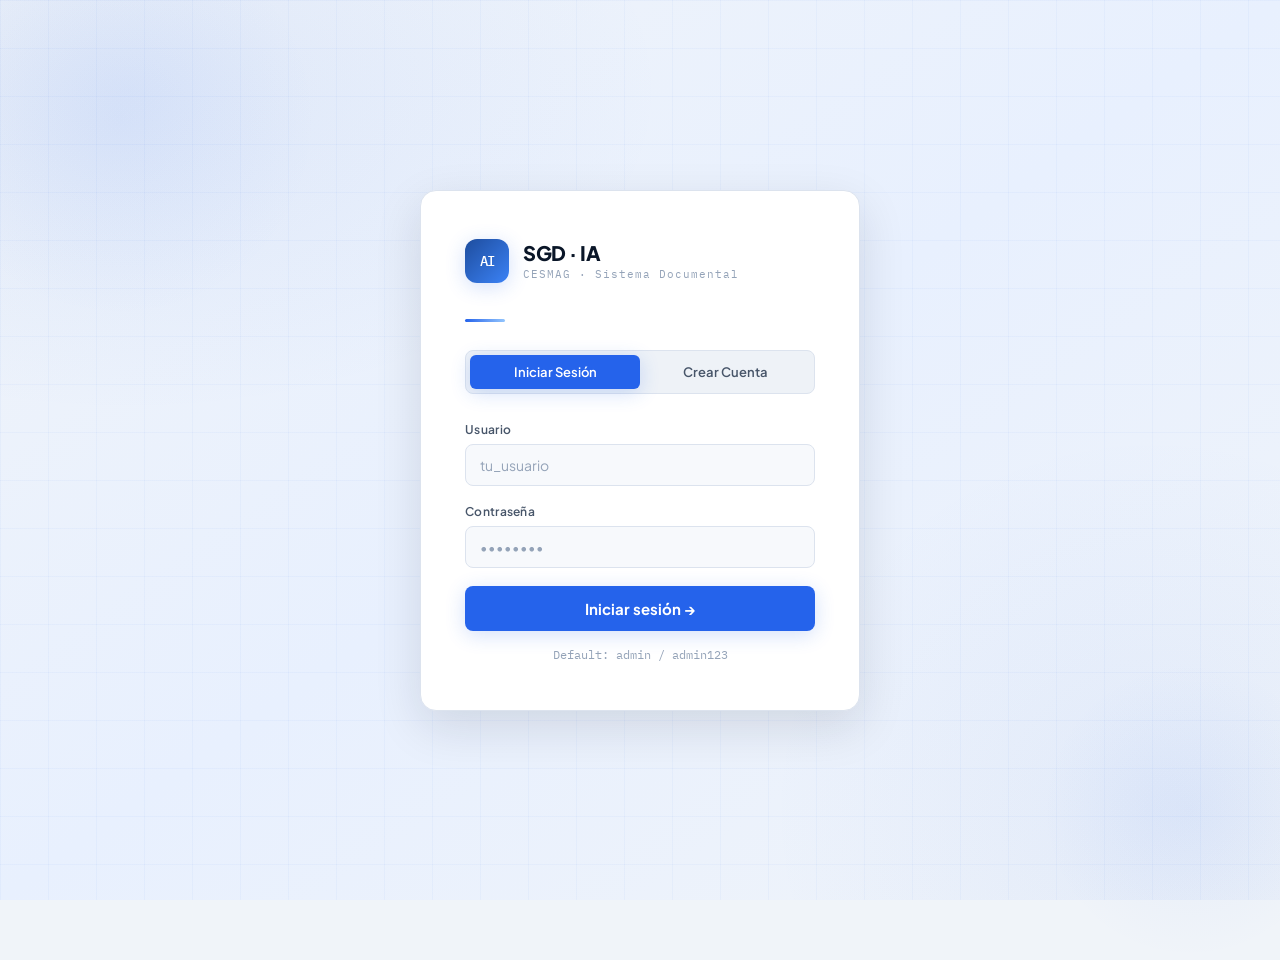
==== commit 839da6c4: "Actualización del proyecto SGD RAG" ====
--- a/frontend/index.html
+++ b/frontend/index.html
@@ -6,6 +6,9 @@
 <title>SGD · Asistente IA</title>
 <link href="https://fonts.googleapis.com/css2?family=Plus+Jakarta+Sans:wght@300;400;500;600;700;800&family=IBM+Plex+Mono:wght@400;500&display=swap" rel="stylesheet">
 <style>
+/* ════════════════════════════════════════════════
+   VARIABLES
+════════════════════════════════════════════════ */
 :root {
   --bg: #f0f4f9;
   --surface: #ffffff;
@@ -13,7 +16,6 @@
   --surface3: #eef2f7;
   --border: #dce3ee;
   --border2: #c8d3e6;
-
   --blue-900: #0a1628;
   --blue-800: #0d2144;
   --blue-700: #1a3a6e;
@@ -23,1021 +25,377 @@
   --blue-300: #93c5fd;
   --blue-100: #dbeafe;
   --blue-50:  #eff6ff;
-
   --accent: #2563eb;
   --accent-hover: #1d4ed8;
   --accent-light: #eff6ff;
   --accent-glow: rgba(37,99,235,0.15);
-
   --text: #0f172a;
   --text2: #475569;
   --text3: #94a3b8;
   --text4: #cbd5e1;
-
   --danger: #dc2626;
   --danger-light: #fef2f2;
   --success: #16a34a;
   --success-light: #f0fdf4;
-
   --radius: 10px;
   --radius-lg: 16px;
   --mono: 'IBM Plex Mono', monospace;
   --sans: 'Plus Jakarta Sans', sans-serif;
-
-  --shadow-sm: 0 1px 3px rgba(15,23,42,0.08), 0 1px 2px rgba(15,23,42,0.04);
-  --shadow: 0 4px 12px rgba(15,23,42,0.08), 0 2px 4px rgba(15,23,42,0.04);
-  --shadow-lg: 0 16px 48px rgba(15,23,42,0.12), 0 4px 16px rgba(15,23,42,0.06);
+  --shadow-sm: 0 1px 3px rgba(15,23,42,0.08);
+  --shadow: 0 4px 12px rgba(15,23,42,0.08);
+  --shadow-lg: 0 16px 48px rgba(15,23,42,0.12);
   --shadow-blue: 0 4px 20px rgba(37,99,235,0.2);
 }
 
+/* ════════════════════════════════════════════════
+   RESET
+════════════════════════════════════════════════ */
 * { margin:0; padding:0; box-sizing:border-box; }
-
-body {
-  background: var(--bg);
-  color: var(--text);
-  font-family: var(--sans);
-  min-height: 100vh;
-  overflow-x: hidden;
-  -webkit-font-smoothing: antialiased;
-}
-
-/* ── LOGIN ───────────────────────────────────── */
+body { background:var(--bg); color:var(--text); font-family:var(--sans); min-height:100vh; overflow-x:hidden; -webkit-font-smoothing:antialiased; }
+
+/* ════════════════════════════════════════════════
+   BIENVENIDA TIPO PS5
+════════════════════════════════════════════════ */
+#welcome-screen {
+  position: fixed; inset: 0; z-index: 9999;
+  background: #000; display: flex;
+  align-items: center; justify-content: center;
+  overflow: hidden;
+}
+#welcome-screen.hidden { display: none; }
+
+.ws-bg {
+  position: absolute; inset: 0;
+  background: radial-gradient(ellipse 80% 60% at 50% 50%, #001233 0%, #000510 50%, #000 100%);
+  animation: wsBgPulse 6s ease-in-out infinite;
+}
+@keyframes wsBgPulse { 0%,100%{opacity:1} 50%{opacity:0.7} }
+
+#ws-canvas { position:absolute; inset:0; z-index:1; }
+
+.ws-glow {
+  position:absolute; top:50%; left:50%;
+  transform:translate(-50%,-50%);
+  width:600px; height:600px;
+  background:radial-gradient(circle,rgba(37,99,235,0.15) 0%,rgba(37,99,235,0.05) 40%,transparent 70%);
+  border-radius:50%; z-index:2;
+  animation:wsGlowPulse 4s ease-in-out infinite;
+}
+@keyframes wsGlowPulse { 0%,100%{transform:translate(-50%,-50%) scale(1);opacity:0.6} 50%{transform:translate(-50%,-50%) scale(1.2);opacity:1} }
+
+.ws-ring {
+  position:absolute; border-radius:50%;
+  border:1px solid rgba(59,130,246,0.08);
+  top:50%; left:50%; transform:translate(-50%,-50%);
+  z-index:2; animation:wsRingPulse 4s ease-in-out infinite;
+}
+.ws-ring-1{width:300px;height:300px;animation-delay:0s}
+.ws-ring-2{width:500px;height:500px;animation-delay:.5s;border-color:rgba(59,130,246,0.05)}
+.ws-ring-3{width:700px;height:700px;animation-delay:1s;border-color:rgba(59,130,246,0.03)}
+.ws-ring-4{width:900px;height:900px;animation-delay:1.5s;border-color:rgba(59,130,246,0.02)}
+@keyframes wsRingPulse { 0%,100%{transform:translate(-50%,-50%) scale(1);opacity:.5} 50%{transform:translate(-50%,-50%) scale(1.03);opacity:1} }
+
+.ws-scanlines {
+  position:absolute; inset:0; z-index:3; pointer-events:none;
+  background:repeating-linear-gradient(0deg,transparent,transparent 2px,rgba(255,255,255,0.01) 2px,rgba(255,255,255,0.01) 4px);
+}
+
+.ws-content {
+  position:relative; z-index:10;
+  display:flex; flex-direction:column;
+  align-items:center; text-align:center;
+}
+
+.ws-logo {
+  opacity:0; transform:scale(0.8);
+  animation:wsLogoReveal 1.2s cubic-bezier(0.34,1.3,0.64,1) 1.5s forwards;
+  margin-bottom:28px;
+}
+@keyframes wsLogoReveal { to{opacity:1;transform:scale(1)} }
+
+.ws-logo-icon {
+  width:90px; height:90px;
+  background:linear-gradient(135deg,#1e4d9e,#3b82f6);
+  border-radius:24px;
+  display:flex; align-items:center; justify-content:center;
+  font-size:32px; font-weight:700; color:#fff;
+  font-family:'IBM Plex Mono',monospace;
+  margin:0 auto 16px;
+  box-shadow:0 0 40px rgba(37,99,235,.5),0 0 80px rgba(37,99,235,.2),inset 0 1px 0 rgba(255,255,255,.2);
+  letter-spacing:-1px;
+}
+
+.ws-title {
+  opacity:0; animation:wsFadeUp 1s ease 2.4s forwards;
+}
+@keyframes wsFadeUp { from{opacity:0;transform:translateY(20px)} to{opacity:1;transform:translateY(0)} }
+
+.ws-title h1 {
+  font-size:52px; font-weight:800; color:#fff;
+  letter-spacing:-2px; line-height:1; margin-bottom:8px;
+}
+.ws-title h1 span { color:#3b82f6; }
+.ws-title p { font-size:13px; color:rgba(255,255,255,.4); letter-spacing:3px; text-transform:uppercase; }
+
+.ws-divider {
+  width:0; height:2px;
+  background:linear-gradient(90deg,transparent,#3b82f6,#60a5fa,transparent);
+  border-radius:2px; margin:24px auto;
+  animation:wsDivider 1s ease 3.2s forwards; opacity:0;
+}
+@keyframes wsDivider { from{width:0;opacity:0} to{width:280px;opacity:1} }
+
+.ws-greeting { opacity:0; animation:wsFadeUp .8s ease 3.8s forwards; }
+.ws-greeting .name { font-size:22px; font-weight:300; color:rgba(255,255,255,.9); letter-spacing:1px; margin-bottom:6px; }
+.ws-greeting .name strong { font-weight:700; color:#fff; }
+.ws-greeting .role { font-size:11px; color:#3b82f6; letter-spacing:3px; text-transform:uppercase; font-weight:600; }
+
+.ws-loading { opacity:0; animation:wsFadeUp .8s ease 4.4s forwards; margin-top:48px; }
+.ws-bar-bg { width:280px; height:3px; background:rgba(255,255,255,.08); border-radius:3px; overflow:hidden; margin:0 auto 12px; }
+.ws-bar-fill {
+  height:100%; width:0%;
+  background:linear-gradient(90deg,#1e4d9e,#3b82f6,#60a5fa);
+  border-radius:3px;
+  animation:wsBarFill 2.5s cubic-bezier(.4,0,.2,1) 4.8s forwards;
+  box-shadow:0 0 10px rgba(59,130,246,.8);
+}
+@keyframes wsBarFill { 0%{width:0%} 60%{width:75%} 80%{width:88%} 100%{width:100%} }
+.ws-bar-text { font-size:11px; color:rgba(255,255,255,.25); letter-spacing:2px; text-transform:uppercase; }
+
+.ws-fadeout { animation:wsFadeOut .8s ease forwards; }
+@keyframes wsFadeOut { to{opacity:0;pointer-events:none} }
+
+/* ════════════════════════════════════════════════
+   LOGIN
+════════════════════════════════════════════════ */
 #login-screen {
-  min-height: 100vh;
-  display: flex;
-  align-items: center;
-  justify-content: center;
-  position: relative;
-  background: linear-gradient(145deg, #f0f4f9 0%, #e8f0fe 50%, #f0f4f9 100%);
-}
-
-.login-bg {
-  position: absolute; inset: 0;
-  background:
-    radial-gradient(ellipse 70% 60% at 10% 10%, rgba(37,99,235,0.08) 0%, transparent 60%),
-    radial-gradient(ellipse 50% 70% at 90% 90%, rgba(37,99,235,0.06) 0%, transparent 60%),
-    radial-gradient(ellipse 40% 40% at 50% 50%, rgba(37,99,235,0.04) 0%, transparent 70%);
-  pointer-events: none;
-}
-
-.login-pattern {
-  position: absolute; inset: 0;
-  background-image:
-    linear-gradient(rgba(37,99,235,0.04) 1px, transparent 1px),
-    linear-gradient(90deg, rgba(37,99,235,0.04) 1px, transparent 1px);
-  background-size: 48px 48px;
-  pointer-events: none;
-}
-
-.login-deco {
-  position: absolute;
-  top: -80px; left: -80px;
-  width: 400px; height: 400px;
-  background: radial-gradient(circle, rgba(37,99,235,0.06) 0%, transparent 70%);
-  border-radius: 50%;
-  pointer-events: none;
-}
-
-.login-deco2 {
-  position: absolute;
-  bottom: -60px; right: -60px;
-  width: 300px; height: 300px;
-  background: radial-gradient(circle, rgba(37,99,235,0.05) 0%, transparent 70%);
-  border-radius: 50%;
-  pointer-events: none;
-}
+  min-height:100vh; display:flex;
+  align-items:center; justify-content:center;
+  position:relative;
+  background:linear-gradient(145deg,#f0f4f9 0%,#e8f0fe 50%,#f0f4f9 100%);
+}
+.login-bg { position:absolute;inset:0;background:radial-gradient(ellipse 70% 60% at 10% 10%,rgba(37,99,235,.08) 0%,transparent 60%),radial-gradient(ellipse 50% 70% at 90% 90%,rgba(37,99,235,.06) 0%,transparent 60%);pointer-events:none; }
+.login-pattern { position:absolute;inset:0;background-image:linear-gradient(rgba(37,99,235,.04) 1px,transparent 1px),linear-gradient(90deg,rgba(37,99,235,.04) 1px,transparent 1px);background-size:48px 48px;pointer-events:none; }
+.login-deco  { position:absolute;top:-80px;left:-80px;width:400px;height:400px;background:radial-gradient(circle,rgba(37,99,235,.06) 0%,transparent 70%);border-radius:50%;pointer-events:none; }
+.login-deco2 { position:absolute;bottom:-60px;right:-60px;width:300px;height:300px;background:radial-gradient(circle,rgba(37,99,235,.05) 0%,transparent 70%);border-radius:50%;pointer-events:none; }
 
 .login-box {
-  position: relative;
-  width: 440px;
-  background: var(--surface);
-  border: 1px solid var(--border);
-  border-radius: var(--radius-lg);
-  padding: 48px 44px;
-  box-shadow: var(--shadow-lg);
-  animation: loginReveal 0.5s cubic-bezier(0.34,1.3,0.64,1) both;
-}
-
-@keyframes loginReveal {
-  from { opacity:0; transform: translateY(20px) scale(0.97); }
-  to { opacity:1; transform: translateY(0) scale(1); }
-}
-
-.login-logo {
-  display: flex;
-  align-items: center;
-  gap: 14px;
-  margin-bottom: 36px;
-}
-
-.logo-mark {
-  width: 44px; height: 44px;
-  background: linear-gradient(135deg, var(--blue-600), var(--blue-400));
-  border-radius: 12px;
-  display: flex; align-items: center; justify-content: center;
-  font-family: var(--mono);
-  font-size: 14px;
-  font-weight: 500;
-  color: #fff;
-  box-shadow: var(--shadow-blue);
-  letter-spacing: -0.5px;
-}
-
-.logo-text {
-  font-family: var(--sans);
-  font-size: 20px;
-  font-weight: 800;
-  color: var(--blue-900);
-  letter-spacing: -0.5px;
-}
-
-.logo-sub {
-  font-size: 11px;
-  font-family: var(--mono);
-  color: var(--text3);
-  letter-spacing: 1px;
-  margin-top: 2px;
-}
-
-.login-divider {
-  width: 40px; height: 3px;
-  background: linear-gradient(90deg, var(--accent), var(--blue-300));
-  border-radius: 2px;
-  margin-bottom: 28px;
-}
-
-.tab-row {
-  display: flex;
-  background: var(--surface3);
-  border-radius: 8px;
-  padding: 4px;
-  margin-bottom: 28px;
-  border: 1px solid var(--border);
-}
-
-.tab-btn {
-  flex: 1;
-  padding: 9px;
-  border: none;
-  background: transparent;
-  color: var(--text2);
-  font-family: var(--sans);
-  font-size: 13px;
-  font-weight: 600;
-  cursor: pointer;
-  border-radius: 6px;
-  transition: all 0.2s;
-}
-.tab-btn.active {
-  background: var(--accent);
-  color: #fff;
-  box-shadow: var(--shadow-blue);
-}
-
-.form-group { margin-bottom: 18px; }
-
-label {
-  display: block;
-  font-family: var(--sans);
-  font-size: 12px;
-  font-weight: 600;
-  color: var(--text2);
-  letter-spacing: 0.3px;
-  margin-bottom: 7px;
-}
-
-input[type=text], input[type=email], input[type=password], select, textarea {
-  width: 100%;
-  background: var(--surface2);
-  border: 1.5px solid var(--border);
-  border-radius: 8px;
-  padding: 11px 14px;
-  color: var(--text);
-  font-family: var(--sans);
-  font-size: 14px;
-  outline: none;
-  transition: all 0.2s;
-}
-input:focus, select:focus, textarea:focus {
-  border-color: var(--accent);
-  background: var(--surface);
-  box-shadow: 0 0 0 3px var(--accent-glow);
-}
-input::placeholder { color: var(--text3); }
-
-.btn {
-  display: inline-flex;
-  align-items: center;
-  gap: 8px;
-  padding: 11px 20px;
-  border: none;
-  border-radius: 8px;
-  font-family: var(--sans);
-  font-size: 14px;
-  font-weight: 700;
-  cursor: pointer;
-  transition: all 0.2s;
-  text-decoration: none;
-}
-
-.btn-primary {
-  background: var(--accent);
-  color: #fff;
-  width: 100%;
-  justify-content: center;
-  font-size: 15px;
-  padding: 13px;
-  letter-spacing: 0.2px;
-  box-shadow: var(--shadow-blue);
-}
-.btn-primary:hover {
-  background: var(--accent-hover);
-  transform: translateY(-1px);
-  box-shadow: 0 6px 24px rgba(37,99,235,0.3);
-}
-
-.btn-ghost {
-  background: transparent;
-  color: var(--text2);
-  border: 1.5px solid var(--border);
-}
-.btn-ghost:hover { border-color: var(--accent); color: var(--accent); background: var(--accent-light); }
-
-.btn-danger {
-  background: var(--danger-light);
-  color: var(--danger);
-  border: 1px solid rgba(220,38,38,0.2);
-  padding: 6px 12px;
-  font-size: 12px;
-}
-.btn-danger:hover { background: #fee2e2; }
-
-.error-msg {
-  background: var(--danger-light);
-  border: 1px solid rgba(220,38,38,0.25);
-  color: var(--danger);
-  padding: 10px 14px;
-  border-radius: 8px;
-  font-size: 13px;
-  margin-top: 12px;
-  display: none;
-  font-weight: 500;
-}
-
-/* ── APP LAYOUT ────────────────────────────────── */
-#app {
-  display: none;
-  height: 100vh;
-  flex-direction: column;
-}
-
-.topbar {
-  height: 58px;
-  background: var(--blue-800);
-  border-bottom: 1px solid var(--blue-700);
-  display: flex;
-  align-items: center;
-  padding: 0 24px;
-  gap: 16px;
-  flex-shrink: 0;
-  box-shadow: 0 2px 12px rgba(10,22,40,0.3);
-}
-
-.topbar-logo {
-  display: flex; align-items: center; gap: 10px;
-  font-family: var(--sans);
-  font-size: 15px;
-  font-weight: 800;
-  letter-spacing: -0.3px;
-  color: #fff;
-}
-
-.topbar-logo .logo-mark-sm {
-  width: 30px; height: 30px;
-  background: linear-gradient(135deg, var(--blue-400), #60a5fa);
-  border-radius: 7px;
-  display: flex; align-items: center; justify-content: center;
-  font-family: var(--mono);
-  font-size: 11px;
-  color: var(--blue-900);
-  font-weight: 500;
-}
-
-.topbar-divider {
-  width: 1px; height: 24px;
-  background: var(--blue-700);
-  margin: 0 8px;
-}
-
-.topbar-nav {
-  display: flex;
-  gap: 2px;
-}
-
-.nav-btn {
-  padding: 7px 14px;
-  border: none;
-  background: transparent;
-  color: rgba(255,255,255,0.55);
-  font-family: var(--sans);
-  font-size: 13px;
-  font-weight: 600;
-  cursor: pointer;
-  border-radius: 7px;
-  transition: all 0.2s;
-  display: flex; align-items: center; gap: 6px;
-}
-.nav-btn:hover { background: rgba(255,255,255,0.08); color: rgba(255,255,255,0.85); }
-.nav-btn.active { background: rgba(255,255,255,0.12); color: #fff; }
-
-.topbar-right {
-  margin-left: auto;
-  display: flex;
-  align-items: center;
-  gap: 10px;
-}
-
-.user-pill {
-  display: flex; align-items: center; gap: 8px;
-  background: rgba(255,255,255,0.08);
-  border: 1px solid rgba(255,255,255,0.12);
-  border-radius: 20px;
-  padding: 5px 14px 5px 6px;
-}
-
-.user-avatar {
-  width: 28px; height: 28px;
-  background: linear-gradient(135deg, var(--blue-400), #60a5fa);
-  border-radius: 50%;
-  display: flex; align-items: center; justify-content: center;
-  font-size: 12px;
-  font-weight: 700;
-  color: var(--blue-900);
-  font-family: var(--sans);
-}
-
-.user-name {
-  font-size: 13px;
-  font-weight: 600;
-  color: rgba(255,255,255,0.9);
-}
-
-.role-badge {
-  font-family: var(--mono);
-  font-size: 9px;
-  letter-spacing: 0.8px;
-  text-transform: uppercase;
-  padding: 2px 8px;
-  border-radius: 10px;
-  background: rgba(59,130,246,0.25);
-  color: #93c5fd;
-  border: 1px solid rgba(59,130,246,0.3);
-}
-.role-badge.admin {
-  background: rgba(251,191,36,0.15);
-  color: #fbbf24;
-  border-color: rgba(251,191,36,0.25);
-}
-
-.logout-btn {
-  background: transparent;
-  border: 1px solid rgba(255,255,255,0.15);
-  color: rgba(255,255,255,0.5);
-  padding: 7px 14px;
-  border-radius: 7px;
-  font-size: 12px;
-  font-family: var(--sans);
-  font-weight: 600;
-  cursor: pointer;
-  transition: all 0.2s;
-}
-.logout-btn:hover { border-color: rgba(239,68,68,0.5); color: #fca5a5; background: rgba(239,68,68,0.08); }
-
-/* ── PANELS ─────────────────────────────────────── */
-.panel { display: none; flex: 1; overflow: hidden; }
-.panel.active { display: flex; }
-
-/* ── CHAT PANEL ─────────────────────────────────── */
-#panel-chat {
-  flex-direction: row;
-  height: calc(100vh - 58px);
-}
-
-.chat-sidebar {
-  width: 272px;
-  background: var(--surface);
-  border-right: 1px solid var(--border);
-  display: flex;
-  flex-direction: column;
-  flex-shrink: 0;
-}
-
-.sidebar-header {
-  padding: 18px 16px 12px;
-  border-bottom: 1px solid var(--border);
-}
-
-.sidebar-title {
-  font-family: var(--sans);
-  font-size: 11px;
-  font-weight: 700;
-  letter-spacing: 1px;
-  text-transform: uppercase;
-  color: var(--text3);
-  margin-bottom: 10px;
-}
-
-.doc-filter-list {
-  flex: 1;
-  overflow-y: auto;
-  padding: 8px;
-}
-
-.doc-filter-item {
-  display: flex;
-  align-items: center;
-  gap: 8px;
-  padding: 8px 10px;
-  border-radius: 8px;
-  cursor: pointer;
-  transition: background 0.15s;
-  margin-bottom: 2px;
-}
-.doc-filter-item:hover { background: var(--surface3); }
-.doc-filter-item.selected { background: var(--blue-50); }
-
-.doc-filter-item input[type=checkbox] {
-  width: 14px; height: 14px;
-  accent-color: var(--accent);
-  cursor: pointer;
-}
-
-.doc-filter-name {
-  font-size: 12px;
-  font-weight: 500;
-  color: var(--text2);
-  overflow: hidden;
-  text-overflow: ellipsis;
-  white-space: nowrap;
-  flex: 1;
-}
-
-.file-icon {
-  width: 26px; height: 26px;
-  border-radius: 6px;
-  display: flex; align-items: center; justify-content: center;
-  font-size: 9px;
-  font-family: var(--mono);
-  font-weight: 500;
-  flex-shrink: 0;
-}
-.fi-pdf  { background: #fff0f0; color: #dc2626; border: 1px solid #fecaca; }
-.fi-docx { background: var(--blue-50); color: var(--blue-600); border: 1px solid var(--blue-100); }
-.fi-xlsx { background: #f0fdf4; color: #16a34a; border: 1px solid #bbf7d0; }
-.fi-txt  { background: var(--surface3); color: var(--text3); border: 1px solid var(--border); }
-.fi-csv  { background: #fefce8; color: #ca8a04; border: 1px solid #fef08a; }
-.fi-default { background: var(--surface3); color: var(--text3); border: 1px solid var(--border); }
-
-.chat-main {
-  flex: 1;
-  display: flex;
-  flex-direction: column;
-  background: var(--bg);
-  overflow: hidden;
-}
-
-.chat-messages {
-  flex: 1;
-  overflow-y: auto;
-  padding: 28px 32px;
-  display: flex;
-  flex-direction: column;
-  gap: 22px;
-}
-
-.chat-empty {
-  flex: 1;
-  display: flex;
-  flex-direction: column;
-  align-items: center;
-  justify-content: center;
-  gap: 10px;
-}
-
-.chat-empty-icon-wrap {
-  width: 72px; height: 72px;
-  background: linear-gradient(135deg, var(--blue-50), #dbeafe);
-  border: 2px solid var(--blue-100);
-  border-radius: 20px;
-  display: flex; align-items: center; justify-content: center;
-  font-size: 32px;
-  margin-bottom: 8px;
-  box-shadow: var(--shadow-sm);
-}
-
-.chat-empty h3 {
-  font-family: var(--sans);
-  font-size: 18px;
-  font-weight: 800;
-  color: var(--blue-900);
-}
-
-.chat-empty p {
-  font-size: 13px;
-  color: var(--text3);
-  text-align: center;
-  max-width: 300px;
-  line-height: 1.6;
-  font-weight: 400;
-}
-
-.chat-empty-chips {
-  display: flex;
-  flex-wrap: wrap;
-  gap: 8px;
-  justify-content: center;
-  margin-top: 8px;
-}
-
-.chat-chip {
-  background: var(--surface);
-  border: 1.5px solid var(--border);
-  color: var(--text2);
-  font-size: 12px;
-  font-weight: 600;
-  padding: 7px 14px;
-  border-radius: 20px;
-  cursor: pointer;
-  transition: all 0.2s;
-}
-.chat-chip:hover { border-color: var(--accent); color: var(--accent); background: var(--accent-light); }
-
-.message {
-  display: flex;
-  gap: 12px;
-  animation: fadeUp 0.3s ease;
-}
-
-@keyframes fadeUp {
-  from { opacity:0; transform: translateY(8px); }
-  to { opacity:1; transform: translateY(0); }
-}
-
-.message.user { flex-direction: row-reverse; }
-
-.msg-avatar {
-  width: 34px; height: 34px;
-  border-radius: 9px;
-  display: flex; align-items: center; justify-content: center;
-  font-size: 13px;
-  font-weight: 700;
-  flex-shrink: 0;
-  margin-top: 2px;
-}
-
-.message.user .msg-avatar {
-  background: linear-gradient(135deg, var(--blue-600), var(--blue-400));
-  color: #fff;
-}
-
-.message.ai .msg-avatar {
-  background: linear-gradient(135deg, var(--blue-700), var(--blue-500));
-  color: #fff;
-  font-size: 10px;
-  font-family: var(--mono);
-}
-
-.msg-content { max-width: 72%; }
-
-.msg-bubble {
-  padding: 14px 18px;
-  border-radius: 12px;
-  font-size: 14px;
-  line-height: 1.7;
-}
-
-.message.user .msg-bubble {
-  background: linear-gradient(135deg, var(--blue-600), var(--blue-500));
-  color: #fff;
-  border-radius: 12px 4px 12px 12px;
-  box-shadow: var(--shadow-blue);
-}
-
-.message.ai .msg-bubble {
-  background: var(--surface);
-  border: 1px solid var(--border);
-  color: var(--text);
-  border-radius: 4px 12px 12px 12px;
-  box-shadow: var(--shadow-sm);
-}
-
-.msg-sources {
-  margin-top: 10px;
-  display: flex;
-  flex-wrap: wrap;
-  gap: 6px;
-}
-
-.source-tag {
-  background: var(--blue-50);
-  border: 1px solid var(--blue-100);
-  color: var(--blue-600);
-  font-family: var(--mono);
-  font-size: 10px;
-  font-weight: 500;
-  padding: 3px 9px;
-  border-radius: 5px;
-  cursor: pointer;
-  transition: all 0.15s;
-}
-.source-tag:hover { background: var(--blue-100); }
-
-.msg-time {
-  font-size: 10px;
-  color: var(--text4);
-  margin-top: 6px;
-  font-family: var(--mono);
-}
-.message.user .msg-time { text-align: right; }
-
-.typing-indicator {
-  display: flex;
-  align-items: center;
-  gap: 5px;
-  padding: 14px 18px;
-  background: var(--surface);
-  border: 1px solid var(--border);
-  border-radius: 4px 12px 12px 12px;
-  width: fit-content;
-  box-shadow: var(--shadow-sm);
-}
-
-.typing-dot {
-  width: 6px; height: 6px;
-  background: var(--accent);
-  border-radius: 50%;
-  animation: typingBounce 1.4s infinite ease-in-out;
-}
-.typing-dot:nth-child(2) { animation-delay: 0.2s; }
-.typing-dot:nth-child(3) { animation-delay: 0.4s; }
-
-@keyframes typingBounce {
-  0%,80%,100% { transform: scale(0.6); opacity: 0.4; }
-  40% { transform: scale(1); opacity: 1; }
-}
-
-.chat-input-area {
-  padding: 16px 24px;
-  background: var(--surface);
-  border-top: 1px solid var(--border);
-  box-shadow: 0 -2px 8px rgba(15,23,42,0.04);
-}
-
-.chat-input-row {
-  display: flex;
-  gap: 10px;
-  align-items: flex-end;
-}
-
-.chat-textarea {
-  flex: 1;
-  background: var(--surface2);
-  border: 1.5px solid var(--border);
-  border-radius: 10px;
-  padding: 12px 16px;
-  color: var(--text);
-  font-family: var(--sans);
-  font-size: 14px;
-  resize: none;
-  outline: none;
-  min-height: 48px;
-  max-height: 120px;
-  transition: all 0.2s;
-  line-height: 1.5;
-}
-.chat-textarea:focus {
-  border-color: var(--accent);
-  background: var(--surface);
-  box-shadow: 0 0 0 3px var(--accent-glow);
-}
-.chat-textarea::placeholder { color: var(--text3); }
-
-.send-btn {
-  width: 48px; height: 48px;
-  background: var(--accent);
-  border: none;
-  border-radius: 10px;
-  color: #fff;
-  font-size: 18px;
-  cursor: pointer;
-  transition: all 0.2s;
-  display: flex; align-items: center; justify-content: center;
-  flex-shrink: 0;
-  box-shadow: var(--shadow-blue);
-}
-.send-btn:hover { background: var(--accent-hover); transform: scale(1.05); }
-.send-btn:disabled { opacity: 0.4; cursor: not-allowed; transform: none; box-shadow: none; }
-
-.chat-hint {
-  font-size: 11px;
-  color: var(--text4);
-  margin-top: 8px;
-  font-family: var(--mono);
-}
-
-/* ── DOCUMENTS PANEL ─────────────────────────── */
-#panel-docs {
-  flex-direction: column;
-  padding: 32px 36px;
-  overflow-y: auto;
-  background: var(--bg);
-}
-
-.panel-header {
-  display: flex;
-  align-items: flex-start;
-  justify-content: space-between;
-  margin-bottom: 28px;
-}
-
-.panel-title {
-  font-family: var(--sans);
-  font-size: 26px;
-  font-weight: 800;
-  color: var(--blue-900);
-  letter-spacing: -0.5px;
-}
-
-.panel-subtitle {
-  font-size: 13px;
-  color: var(--text3);
-  margin-top: 5px;
-  font-weight: 400;
-}
-
-.panel-title-accent {
-  display: block;
-  width: 36px; height: 3px;
-  background: linear-gradient(90deg, var(--accent), var(--blue-300));
-  border-radius: 2px;
-  margin-top: 10px;
-}
-
-/* Upload Zone */
-.upload-zone {
-  background: var(--surface);
-  border: 2px dashed var(--border2);
-  border-radius: var(--radius-lg);
-  padding: 36px;
-  text-align: center;
-  cursor: pointer;
-  transition: all 0.2s;
-  margin-bottom: 28px;
-  box-shadow: var(--shadow-sm);
-}
-.upload-zone:hover, .upload-zone.dragover {
-  border-color: var(--accent);
-  background: var(--blue-50);
-  box-shadow: 0 0 0 4px var(--accent-glow);
-}
-
-.upload-icon-wrap {
-  width: 56px; height: 56px;
-  background: var(--blue-50);
-  border: 2px solid var(--blue-100);
-  border-radius: 14px;
-  display: flex; align-items: center; justify-content: center;
-  font-size: 24px;
-  margin: 0 auto 14px;
-}
-
-.upload-text {
-  font-family: var(--sans);
-  font-size: 15px;
-  font-weight: 700;
-  color: var(--text);
-  margin-bottom: 5px;
-}
-
-.upload-hint {
-  font-size: 12px;
-  color: var(--text3);
-  font-family: var(--mono);
-  letter-spacing: 0.5px;
-}
-
-.upload-meta {
-  display: flex;
-  gap: 12px;
-  margin-top: 18px;
-  justify-content: center;
-}
-
-.upload-meta input, .upload-meta select {
-  width: auto;
-  flex: 1;
-  max-width: 200px;
-  font-size: 13px;
-}
-
-/* Docs Table */
-.docs-table-wrap {
-  background: var(--surface);
-  border: 1px solid var(--border);
-  border-radius: var(--radius-lg);
-  overflow: hidden;
-  box-shadow: var(--shadow-sm);
-}
-
-.docs-table { width: 100%; border-collapse: collapse; }
-
-.docs-table th {
-  background: var(--surface2);
-  padding: 12px 16px;
-  text-align: left;
-  font-family: var(--sans);
-  font-size: 11px;
-  font-weight: 700;
-  letter-spacing: 0.8px;
-  text-transform: uppercase;
-  color: var(--text3);
-  border-bottom: 1px solid var(--border);
-}
-
-.docs-table td {
-  padding: 14px 16px;
-  border-bottom: 1px solid var(--border);
-  font-size: 13px;
-  color: var(--text2);
-  vertical-align: middle;
-}
-
-.docs-table tr:last-child td { border-bottom: none; }
-.docs-table tr:hover td { background: var(--surface2); }
-
-.doc-name-cell {
-  display: flex;
-  align-items: center;
-  gap: 10px;
-}
-
-.status-pill {
-  display: inline-flex;
-  padding: 3px 10px;
-  border-radius: 20px;
-  font-size: 10px;
-  font-family: var(--mono);
-  font-weight: 500;
-  letter-spacing: 0.3px;
-}
-.status-indexado { background: var(--success-light); color: var(--success); border: 1px solid #bbf7d0; }
-.status-activo { background: var(--blue-50); color: var(--blue-600); border: 1px solid var(--blue-100); }
-
-/* ── USERS PANEL ────────────────────────────── */
-#panel-users {
-  flex-direction: column;
-  padding: 32px 36px;
-  overflow-y: auto;
-  background: var(--bg);
-}
-
-.users-grid {
-  display: grid;
-  grid-template-columns: repeat(auto-fill, minmax(280px, 1fr));
-  gap: 16px;
-  margin-top: 20px;
-}
-
-.user-card {
-  background: var(--surface);
-  border: 1px solid var(--border);
-  border-radius: var(--radius-lg);
-  padding: 20px;
-  transition: all 0.2s;
-  box-shadow: var(--shadow-sm);
-}
-.user-card:hover { border-color: var(--accent); box-shadow: var(--shadow); }
-
-.user-card-top {
-  display: flex;
-  align-items: center;
-  gap: 12px;
-  margin-bottom: 14px;
-}
-
-.user-card-avatar {
-  width: 46px; height: 46px;
-  border-radius: 12px;
-  background: linear-gradient(135deg, var(--blue-600), var(--blue-400));
-  display: flex; align-items: center; justify-content: center;
-  font-family: var(--sans);
-  font-size: 18px;
-  font-weight: 800;
-  color: #fff;
-  box-shadow: var(--shadow-blue);
-}
-
-.user-card-name {
-  font-family: var(--sans);
-  font-size: 15px;
-  font-weight: 700;
-  color: var(--text);
-}
-
-.user-card-email {
-  font-size: 12px;
-  color: var(--text3);
-  margin-top: 2px;
-}
-
-.add-user-form {
-  background: var(--surface);
-  border: 1px solid var(--border);
-  border-radius: var(--radius-lg);
-  padding: 24px;
-  margin-bottom: 24px;
-  box-shadow: var(--shadow-sm);
-}
-
-.form-row {
-  display: grid;
-  grid-template-columns: 1fr 1fr;
-  gap: 16px;
-}
-
-/* ── TOAST ─────────────────────────────────── */
-.toast {
-  position: fixed;
-  bottom: 24px;
-  right: 24px;
-  background: var(--surface);
-  border: 1px solid var(--border);
-  border-radius: 10px;
-  padding: 14px 18px;
-  font-size: 13px;
-  font-weight: 500;
-  display: flex;
-  align-items: center;
-  gap: 10px;
-  box-shadow: var(--shadow-lg);
-  transform: translateY(100px);
-  opacity: 0;
-  transition: all 0.3s cubic-bezier(0.34,1.56,0.64,1);
-  z-index: 9999;
-  max-width: 360px;
-}
-.toast.show { transform: translateY(0); opacity: 1; }
-.toast.success { border-color: #bbf7d0; }
-.toast.error { border-color: #fecaca; }
-
-/* ── SCROLLBAR ─────────────────────────────── */
-::-webkit-scrollbar { width: 5px; }
-::-webkit-scrollbar-track { background: transparent; }
-::-webkit-scrollbar-thumb { background: var(--border2); border-radius: 10px; }
-::-webkit-scrollbar-thumb:hover { background: var(--text4); }
-
-/* ── PROGRESS ──────────────────────────────── */
-.progress-bar-wrap {
-  width: 100%;
-  height: 4px;
-  background: var(--border);
-  border-radius: 2px;
-  overflow: hidden;
-  margin-top: 12px;
-  display: none;
-}
-.progress-bar {
-  height: 100%;
-  background: linear-gradient(90deg, var(--accent), var(--blue-300));
-  border-radius: 2px;
-  transition: width 0.3s;
-  width: 0%;
-}
-
-/* ── SECTION LABEL ─────────────────────────── */
-.section-label {
-  font-family: var(--sans);
-  font-size: 11px;
-  font-weight: 700;
-  letter-spacing: 0.8px;
-  text-transform: uppercase;
-  color: var(--text3);
-  margin-bottom: 14px;
-}
-
-select option { background: var(--surface); }
-
-.empty-state {
-  padding: 48px;
-  text-align: center;
-  color: var(--text3);
-  font-size: 13px;
-}
+  position:relative; width:440px;
+  background:var(--surface); border:1px solid var(--border);
+  border-radius:var(--radius-lg); padding:48px 44px;
+  box-shadow:var(--shadow-lg);
+  animation:loginReveal .5s cubic-bezier(.34,1.3,.64,1) both;
+}
+@keyframes loginReveal { from{opacity:0;transform:translateY(20px) scale(.97)} to{opacity:1;transform:translateY(0) scale(1)} }
+
+.login-logo { display:flex;align-items:center;gap:14px;margin-bottom:36px; }
+.logo-mark { width:44px;height:44px;background:linear-gradient(135deg,var(--blue-600),var(--blue-400));border-radius:12px;display:flex;align-items:center;justify-content:center;font-family:var(--mono);font-size:14px;font-weight:500;color:#fff;box-shadow:var(--shadow-blue);letter-spacing:-.5px; }
+.logo-text { font-size:20px;font-weight:800;color:var(--blue-900);letter-spacing:-.5px; }
+.logo-sub  { font-size:11px;font-family:var(--mono);color:var(--text3);letter-spacing:1px;margin-top:2px; }
+.login-divider { width:40px;height:3px;background:linear-gradient(90deg,var(--accent),var(--blue-300));border-radius:2px;margin-bottom:28px; }
+
+/* ════════════════════════════════════════════════
+   COMPONENTES COMUNES
+════════════════════════════════════════════════ */
+.tab-row { display:flex;background:var(--surface3);border-radius:8px;padding:4px;margin-bottom:28px;border:1px solid var(--border); }
+.tab-btn { flex:1;padding:9px;border:none;background:transparent;color:var(--text2);font-family:var(--sans);font-size:13px;font-weight:600;cursor:pointer;border-radius:6px;transition:all .2s; }
+.tab-btn.active { background:var(--accent);color:#fff;box-shadow:var(--shadow-blue); }
+
+.form-group { margin-bottom:18px; }
+label { display:block;font-size:12px;font-weight:600;color:var(--text2);letter-spacing:.3px;margin-bottom:7px; }
+input[type=text],input[type=email],input[type=password],select,textarea { width:100%;background:var(--surface2);border:1.5px solid var(--border);border-radius:8px;padding:11px 14px;color:var(--text);font-family:var(--sans);font-size:14px;outline:none;transition:all .2s; }
+input:focus,select:focus,textarea:focus { border-color:var(--accent);background:var(--surface);box-shadow:0 0 0 3px var(--accent-glow); }
+input::placeholder { color:var(--text3); }
+
+.btn { display:inline-flex;align-items:center;gap:8px;padding:11px 20px;border:none;border-radius:8px;font-family:var(--sans);font-size:14px;font-weight:700;cursor:pointer;transition:all .2s; }
+.btn-primary { background:var(--accent);color:#fff;width:100%;justify-content:center;font-size:15px;padding:13px;box-shadow:var(--shadow-blue); }
+.btn-primary:hover { background:var(--accent-hover);transform:translateY(-1px);box-shadow:0 6px 24px rgba(37,99,235,.3); }
+.btn-ghost { background:transparent;color:var(--text2);border:1.5px solid var(--border); }
+.btn-ghost:hover { border-color:var(--accent);color:var(--accent);background:var(--accent-light); }
+.btn-danger { background:var(--danger-light);color:var(--danger);border:1px solid rgba(220,38,38,.2);padding:6px 12px;font-size:12px; }
+.btn-danger:hover { background:#fee2e2; }
+
+.error-msg { background:var(--danger-light);border:1px solid rgba(220,38,38,.25);color:var(--danger);padding:10px 14px;border-radius:8px;font-size:13px;margin-top:12px;display:none;font-weight:500; }
+
+/* ════════════════════════════════════════════════
+   APP SHELL
+════════════════════════════════════════════════ */
+#app { display:none;height:100vh;flex-direction:column; }
+
+.topbar { height:58px;background:var(--blue-800);border-bottom:1px solid var(--blue-700);display:flex;align-items:center;padding:0 24px;gap:16px;flex-shrink:0;box-shadow:0 2px 12px rgba(10,22,40,.3); }
+.topbar-logo { display:flex;align-items:center;gap:10px;font-size:15px;font-weight:800;letter-spacing:-.3px;color:#fff; }
+.logo-mark-sm { width:30px;height:30px;background:linear-gradient(135deg,var(--blue-400),#60a5fa);border-radius:7px;display:flex;align-items:center;justify-content:center;font-family:var(--mono);font-size:11px;color:var(--blue-900);font-weight:500; }
+.topbar-divider { width:1px;height:24px;background:var(--blue-700);margin:0 8px; }
+.topbar-nav { display:flex;gap:2px; }
+.nav-btn { padding:7px 14px;border:none;background:transparent;color:rgba(255,255,255,.55);font-family:var(--sans);font-size:13px;font-weight:600;cursor:pointer;border-radius:7px;transition:all .2s;display:flex;align-items:center;gap:6px; }
+.nav-btn:hover { background:rgba(255,255,255,.08);color:rgba(255,255,255,.85); }
+.nav-btn.active { background:rgba(255,255,255,.12);color:#fff; }
+.topbar-right { margin-left:auto;display:flex;align-items:center;gap:10px; }
+.user-pill { display:flex;align-items:center;gap:8px;background:rgba(255,255,255,.08);border:1px solid rgba(255,255,255,.12);border-radius:20px;padding:5px 14px 5px 6px; }
+.user-avatar { width:28px;height:28px;background:linear-gradient(135deg,var(--blue-400),#60a5fa);border-radius:50%;display:flex;align-items:center;justify-content:center;font-size:12px;font-weight:700;color:var(--blue-900); }
+.user-name { font-size:13px;font-weight:600;color:rgba(255,255,255,.9); }
+.role-badge { font-family:var(--mono);font-size:9px;letter-spacing:.8px;text-transform:uppercase;padding:2px 8px;border-radius:10px;background:rgba(59,130,246,.25);color:#93c5fd;border:1px solid rgba(59,130,246,.3); }
+.role-badge.admin { background:rgba(251,191,36,.15);color:#fbbf24;border-color:rgba(251,191,36,.25); }
+.logout-btn { background:transparent;border:1px solid rgba(255,255,255,.15);color:rgba(255,255,255,.5);padding:7px 14px;border-radius:7px;font-size:12px;font-family:var(--sans);font-weight:600;cursor:pointer;transition:all .2s; }
+.logout-btn:hover { border-color:rgba(239,68,68,.5);color:#fca5a5;background:rgba(239,68,68,.08); }
+
+/* ════════════════════════════════════════════════
+   PANELS
+════════════════════════════════════════════════ */
+.panel { display:none;flex:1;overflow:hidden; }
+.panel.active { display:flex; }
+
+/* ── CHAT ── */
+#panel-chat { flex-direction:row;height:calc(100vh - 58px); }
+.chat-sidebar { width:272px;background:var(--surface);border-right:1px solid var(--border);display:flex;flex-direction:column;flex-shrink:0; }
+.sidebar-header { padding:18px 16px 12px;border-bottom:1px solid var(--border); }
+.sidebar-title { font-size:11px;font-weight:700;letter-spacing:1px;text-transform:uppercase;color:var(--text3);margin-bottom:10px; }
+.doc-filter-list { flex:1;overflow-y:auto;padding:8px; }
+.doc-filter-item { display:flex;align-items:center;gap:8px;padding:8px 10px;border-radius:8px;cursor:pointer;transition:background .15s;margin-bottom:2px; }
+.doc-filter-item:hover { background:var(--surface3); }
+.doc-filter-item.selected { background:var(--blue-50); }
+.doc-filter-item input[type=checkbox] { width:14px;height:14px;accent-color:var(--accent);cursor:pointer; }
+.doc-filter-name { font-size:12px;font-weight:500;color:var(--text2);overflow:hidden;text-overflow:ellipsis;white-space:nowrap;flex:1; }
+
+.file-icon { width:26px;height:26px;border-radius:6px;display:flex;align-items:center;justify-content:center;font-size:9px;font-family:var(--mono);font-weight:500;flex-shrink:0; }
+.fi-pdf  { background:#fff0f0;color:#dc2626;border:1px solid #fecaca; }
+.fi-docx { background:var(--blue-50);color:var(--blue-600);border:1px solid var(--blue-100); }
+.fi-xlsx { background:#f0fdf4;color:#16a34a;border:1px solid #bbf7d0; }
+.fi-pptx { background:#fff7ed;color:#ea580c;border:1px solid #fed7aa; }
+.fi-txt  { background:var(--surface3);color:var(--text3);border:1px solid var(--border); }
+.fi-csv  { background:#fefce8;color:#ca8a04;border:1px solid #fef08a; }
+.fi-img  { background:#fdf4ff;color:#9333ea;border:1px solid #e9d5ff; }
+.fi-default { background:var(--surface3);color:var(--text3);border:1px solid var(--border); }
+
+.chat-main { flex:1;display:flex;flex-direction:column;background:var(--bg);overflow:hidden; }
+.chat-messages { flex:1;overflow-y:auto;padding:28px 32px;display:flex;flex-direction:column;gap:22px; }
+
+.chat-empty { flex:1;display:flex;flex-direction:column;align-items:center;justify-content:center;gap:10px; }
+.chat-empty-icon-wrap { width:72px;height:72px;background:linear-gradient(135deg,var(--blue-50),#dbeafe);border:2px solid var(--blue-100);border-radius:20px;display:flex;align-items:center;justify-content:center;font-size:32px;margin-bottom:8px;box-shadow:var(--shadow-sm); }
+.chat-empty h3 { font-size:18px;font-weight:800;color:var(--blue-900); }
+.chat-empty p { font-size:13px;color:var(--text3);text-align:center;max-width:300px;line-height:1.6; }
+.chat-empty-chips { display:flex;flex-wrap:wrap;gap:8px;justify-content:center;margin-top:8px; }
+.chat-chip { background:var(--surface);border:1.5px solid var(--border);color:var(--text2);font-size:12px;font-weight:600;padding:7px 14px;border-radius:20px;cursor:pointer;transition:all .2s; }
+.chat-chip:hover { border-color:var(--accent);color:var(--accent);background:var(--accent-light); }
+
+.message { display:flex;gap:12px;animation:fadeUp .3s ease; }
+.message.user { flex-direction:row-reverse; }
+@keyframes fadeUp { from{opacity:0;transform:translateY(8px)} to{opacity:1;transform:translateY(0)} }
+.msg-avatar { width:34px;height:34px;border-radius:9px;display:flex;align-items:center;justify-content:center;font-size:13px;font-weight:700;flex-shrink:0;margin-top:2px; }
+.message.user .msg-avatar { background:linear-gradient(135deg,var(--blue-600),var(--blue-400));color:#fff; }
+.message.ai  .msg-avatar { background:linear-gradient(135deg,var(--blue-700),var(--blue-500));color:#fff;font-size:10px;font-family:var(--mono); }
+.msg-content { max-width:72%; }
+.msg-bubble { padding:14px 18px;border-radius:12px;font-size:14px;line-height:1.7; }
+.message.user .msg-bubble { background:linear-gradient(135deg,var(--blue-600),var(--blue-500));color:#fff;border-radius:12px 4px 12px 12px;box-shadow:var(--shadow-blue); }
+.message.ai  .msg-bubble { background:var(--surface);border:1px solid var(--border);color:var(--text);border-radius:4px 12px 12px 12px;box-shadow:var(--shadow-sm); }
+.msg-sources { margin-top:10px;display:flex;flex-wrap:wrap;gap:6px; }
+.source-tag { background:var(--blue-50);border:1px solid var(--blue-100);color:var(--blue-600);font-family:var(--mono);font-size:10px;padding:3px 9px;border-radius:5px;cursor:pointer; }
+.msg-time { font-size:10px;color:var(--text4);margin-top:6px;font-family:var(--mono); }
+.message.user .msg-time { text-align:right; }
+
+.typing-indicator { display:flex;align-items:center;gap:5px;padding:14px 18px;background:var(--surface);border:1px solid var(--border);border-radius:4px 12px 12px 12px;width:fit-content;box-shadow:var(--shadow-sm); }
+.typing-dot { width:6px;height:6px;background:var(--accent);border-radius:50%;animation:typingBounce 1.4s infinite ease-in-out; }
+.typing-dot:nth-child(2){animation-delay:.2s} .typing-dot:nth-child(3){animation-delay:.4s}
+@keyframes typingBounce { 0%,80%,100%{transform:scale(.6);opacity:.4} 40%{transform:scale(1);opacity:1} }
+
+.chat-input-area { padding:16px 24px;background:var(--surface);border-top:1px solid var(--border);box-shadow:0 -2px 8px rgba(15,23,42,.04); }
+.chat-input-row { display:flex;gap:10px;align-items:flex-end; }
+.chat-textarea { flex:1;background:var(--surface2);border:1.5px solid var(--border);border-radius:10px;padding:12px 16px;color:var(--text);font-family:var(--sans);font-size:14px;resize:none;outline:none;min-height:48px;max-height:120px;transition:all .2s;line-height:1.5; }
+.chat-textarea:focus { border-color:var(--accent);background:var(--surface);box-shadow:0 0 0 3px var(--accent-glow); }
+.chat-textarea::placeholder { color:var(--text3); }
+.send-btn { width:48px;height:48px;background:var(--accent);border:none;border-radius:10px;color:#fff;font-size:18px;cursor:pointer;transition:all .2s;display:flex;align-items:center;justify-content:center;flex-shrink:0;box-shadow:var(--shadow-blue); }
+.send-btn:hover { background:var(--accent-hover);transform:scale(1.05); }
+.send-btn:disabled { opacity:.4;cursor:not-allowed;transform:none;box-shadow:none; }
+.chat-hint { font-size:11px;color:var(--text4);margin-top:8px;font-family:var(--mono); }
+
+/* ── DOCS / USERS PANELS ── */
+#panel-docs,#panel-users { flex-direction:column;padding:32px 36px;overflow-y:auto;background:var(--bg); }
+.panel-header { display:flex;align-items:flex-start;justify-content:space-between;margin-bottom:28px; }
+.panel-title { font-size:26px;font-weight:800;color:var(--blue-900);letter-spacing:-.5px; }
+.panel-subtitle { font-size:13px;color:var(--text3);margin-top:5px; }
+.panel-title-accent { display:block;width:36px;height:3px;background:linear-gradient(90deg,var(--accent),var(--blue-300));border-radius:2px;margin-top:10px; }
+
+.upload-zone { background:var(--surface);border:2px dashed var(--border2);border-radius:var(--radius-lg);padding:36px;text-align:center;cursor:pointer;transition:all .2s;margin-bottom:24px;box-shadow:var(--shadow-sm); }
+.upload-zone:hover,.upload-zone.dragover { border-color:var(--accent);background:var(--blue-50);box-shadow:0 0 0 4px var(--accent-glow); }
+.upload-icon-wrap { width:56px;height:56px;background:var(--blue-50);border:2px solid var(--blue-100);border-radius:14px;display:flex;align-items:center;justify-content:center;font-size:24px;margin:0 auto 14px; }
+.upload-text { font-size:15px;font-weight:700;color:var(--text);margin-bottom:5px; }
+.upload-hint { font-size:12px;color:var(--text3);font-family:var(--mono);letter-spacing:.5px; }
+.upload-meta { display:flex;gap:12px;margin-top:18px;justify-content:center; }
+.upload-meta input,.upload-meta select { width:auto;flex:1;max-width:200px;font-size:13px; }
+.progress-bar-wrap { width:100%;height:4px;background:var(--border);border-radius:2px;overflow:hidden;margin-top:12px;display:none; }
+.progress-bar { height:100%;background:linear-gradient(90deg,var(--accent),var(--blue-300));border-radius:2px;transition:width .3s;width:0%; }
+
+.docs-table-wrap { background:var(--surface);border:1px solid var(--border);border-radius:var(--radius-lg);overflow:hidden;box-shadow:var(--shadow-sm); }
+.docs-table { width:100%;border-collapse:collapse; }
+.docs-table th { background:var(--surface2);padding:12px 16px;text-align:left;font-size:11px;font-weight:700;letter-spacing:.8px;text-transform:uppercase;color:var(--text3);border-bottom:1px solid var(--border); }
+.docs-table td { padding:14px 16px;border-bottom:1px solid var(--border);font-size:13px;color:var(--text2);vertical-align:middle; }
+.docs-table tr:last-child td { border-bottom:none; }
+.docs-table tr:hover td { background:var(--surface2); }
+.doc-name-cell { display:flex;align-items:center;gap:10px; }
+.status-pill { display:inline-flex;padding:3px 10px;border-radius:20px;font-size:10px;font-family:var(--mono);font-weight:500; }
+.status-indexado { background:var(--success-light);color:var(--success);border:1px solid #bbf7d0; }
+.status-activo   { background:var(--blue-50);color:var(--blue-600);border:1px solid var(--blue-100); }
+
+.users-grid { display:grid;grid-template-columns:repeat(auto-fill,minmax(280px,1fr));gap:16px;margin-top:20px; }
+.user-card { background:var(--surface);border:1px solid var(--border);border-radius:var(--radius-lg);padding:20px;transition:all .2s;box-shadow:var(--shadow-sm); }
+.user-card:hover { border-color:var(--accent);box-shadow:var(--shadow); }
+.user-card-top { display:flex;align-items:center;gap:12px;margin-bottom:14px; }
+.user-card-avatar { width:46px;height:46px;border-radius:12px;background:linear-gradient(135deg,var(--blue-600),var(--blue-400));display:flex;align-items:center;justify-content:center;font-size:18px;font-weight:800;color:#fff;box-shadow:var(--shadow-blue); }
+.user-card-name  { font-size:15px;font-weight:700;color:var(--text); }
+.user-card-email { font-size:12px;color:var(--text3);margin-top:2px; }
+.add-user-form { background:var(--surface);border:1px solid var(--border);border-radius:var(--radius-lg);padding:24px;margin-bottom:24px;box-shadow:var(--shadow-sm); }
+.form-row { display:grid;grid-template-columns:1fr 1fr;gap:16px; }
+
+.toast { position:fixed;bottom:24px;right:24px;background:var(--surface);border:1px solid var(--border);border-radius:10px;padding:14px 18px;font-size:13px;font-weight:500;display:flex;align-items:center;gap:10px;box-shadow:var(--shadow-lg);transform:translateY(100px);opacity:0;transition:all .3s cubic-bezier(.34,1.56,.64,1);z-index:9999;max-width:360px; }
+.toast.show { transform:translateY(0);opacity:1; }
+.toast.success { border-color:#bbf7d0; }
+.toast.error   { border-color:#fecaca; }
+
+.section-label { font-size:11px;font-weight:700;letter-spacing:.8px;text-transform:uppercase;color:var(--text3);margin-bottom:14px; }
+.empty-state { padding:48px;text-align:center;color:var(--text3);font-size:13px; }
+::-webkit-scrollbar { width:5px; }
+::-webkit-scrollbar-track { background:transparent; }
+::-webkit-scrollbar-thumb { background:var(--border2);border-radius:10px; }
+select option { background:var(--surface); }
 </style>
 </head>
 <body>
 
-<!-- ═══ LOGIN SCREEN ═══════════════════════════════════════════════ -->
+<!-- ═══════════════════════════════════════════
+     BIENVENIDA TIPO PS5
+═══════════════════════════════════════════ -->
+<div id="welcome-screen" class="hidden">
+  <div class="ws-bg"></div>
+  <canvas id="ws-canvas"></canvas>
+  <div class="ws-glow"></div>
+  <div class="ws-scanlines"></div>
+  <div class="ws-ring ws-ring-1"></div>
+  <div class="ws-ring ws-ring-2"></div>
+  <div class="ws-ring ws-ring-3"></div>
+  <div class="ws-ring ws-ring-4"></div>
+  <div class="ws-content">
+    <div class="ws-logo">
+      <div class="ws-logo-icon">AI</div>
+    </div>
+    <div class="ws-title">
+      <h1>SGD · <span>IA</span></h1>
+      <p>Sistema de Gestión Documental</p>
+    </div>
+    <div class="ws-divider"></div>
+    <div class="ws-greeting">
+      <div class="name">Bienvenido, <strong id="ws-username">Usuario</strong></div>
+      <div class="role" id="ws-role">Estándar</div>
+    </div>
+    <div class="ws-loading">
+      <div class="ws-bar-bg"><div class="ws-bar-fill"></div></div>
+      <div class="ws-bar-text">Cargando sistema...</div>
+    </div>
+  </div>
+</div>
+
+<!-- ═══════════════════════════════════════════
+     LOGIN
+═══════════════════════════════════════════ -->
 <div id="login-screen">
   <div class="login-bg"></div>
   <div class="login-pattern"></div>
@@ -1052,57 +410,33 @@
       </div>
     </div>
     <div class="login-divider"></div>
-
     <div class="tab-row">
       <button class="tab-btn active" onclick="switchTab('login')">Iniciar Sesión</button>
       <button class="tab-btn" onclick="switchTab('register')">Crear Cuenta</button>
     </div>
-
-    <!-- Login Form -->
     <div id="form-login">
-      <div class="form-group">
-        <label>Usuario</label>
-        <input type="text" id="login-user" placeholder="tu_usuario" autocomplete="username">
-      </div>
-      <div class="form-group">
-        <label>Contraseña</label>
-        <input type="password" id="login-pass" placeholder="••••••••" autocomplete="current-password">
-      </div>
+      <div class="form-group"><label>Usuario</label><input type="text" id="login-user" placeholder="tu_usuario" autocomplete="username"></div>
+      <div class="form-group"><label>Contraseña</label><input type="password" id="login-pass" placeholder="••••••••" autocomplete="current-password"></div>
       <button class="btn btn-primary" onclick="doLogin()">Iniciar sesión →</button>
       <div class="error-msg" id="login-error"></div>
-      <p style="margin-top:16px; font-size:12px; color:var(--text3); text-align:center; font-family:var(--mono)">
-        Default: admin / admin123
-      </p>
-    </div>
-
-    <!-- Register Form -->
+      <p style="margin-top:16px;font-size:12px;color:var(--text3);text-align:center;font-family:var(--mono)">Default: admin / admin123</p>
+    </div>
     <div id="form-register" style="display:none">
-      <div class="form-group">
-        <label>Nombre de usuario</label>
-        <input type="text" id="reg-user" placeholder="tu_usuario">
-      </div>
-      <div class="form-group">
-        <label>Email</label>
-        <input type="email" id="reg-email" placeholder="correo@dominio.com">
-      </div>
-      <div class="form-group">
-        <label>Contraseña</label>
-        <input type="password" id="reg-pass" placeholder="••••••••">
-      </div>
+      <div class="form-group"><label>Usuario</label><input type="text" id="reg-user" placeholder="tu_usuario"></div>
+      <div class="form-group"><label>Email</label><input type="email" id="reg-email" placeholder="correo@dominio.com"></div>
+      <div class="form-group"><label>Contraseña</label><input type="password" id="reg-pass" placeholder="••••••••"></div>
       <button class="btn btn-primary" onclick="doRegister()">Crear cuenta →</button>
       <div class="error-msg" id="reg-error"></div>
     </div>
   </div>
 </div>
 
-<!-- ═══ APP ════════════════════════════════════════════════════════ -->
+<!-- ═══════════════════════════════════════════
+     APP
+═══════════════════════════════════════════ -->
 <div id="app">
-  <!-- TOPBAR -->
   <div class="topbar">
-    <div class="topbar-logo">
-      <div class="logo-mark-sm">AI</div>
-      SGD · IA
-    </div>
+    <div class="topbar-logo"><div class="logo-mark-sm">AI</div>SGD · IA</div>
     <div class="topbar-divider"></div>
     <div class="topbar-nav">
       <button class="nav-btn active" onclick="showPanel('chat')">💬 Asistente</button>
@@ -1119,37 +453,34 @@
     </div>
   </div>
 
-  <!-- ── CHAT PANEL ───────────────────────────── -->
+  <!-- CHAT -->
   <div class="panel active" id="panel-chat">
     <div class="chat-sidebar">
       <div class="sidebar-header">
-        <div class="sidebar-title">Filtrar documentos</div>
-        <button class="btn btn-ghost" style="width:100%;font-size:12px;padding:7px" onclick="selectAllDocs()">
-          Todos los documentos
-        </button>
+        <div class="sidebar-title">Documentos cargados</div>
+        <button class="btn btn-ghost" style="width:100%;font-size:12px;padding:7px" onclick="selectAllDocs()">Todos los documentos</button>
       </div>
       <div class="doc-filter-list" id="doc-filter-list">
         <p style="font-size:12px;color:var(--text3);padding:12px;text-align:center">Cargando...</p>
       </div>
     </div>
-
     <div class="chat-main">
       <div class="chat-messages" id="chat-messages">
         <div class="chat-empty" id="chat-empty">
           <div class="chat-empty-icon-wrap">🤖</div>
           <h3>Asistente de Documentos IA</h3>
-          <p>Haz una pregunta sobre tus documentos. Puedes filtrar por archivos específicos en el panel izquierdo.</p>
+          <p>Pregúntame sobre tus documentos. Busco automáticamente en todos los archivos cargados.</p>
           <div class="chat-empty-chips">
             <span class="chat-chip" onclick="quickAsk('¿De qué trata el documento?')">¿De qué trata?</span>
             <span class="chat-chip" onclick="quickAsk('¿Cuáles son los puntos principales?')">Puntos principales</span>
+            <span class="chat-chip" onclick="quickAsk('¿De quién es este documento?')">¿De quién es?</span>
             <span class="chat-chip" onclick="quickAsk('Haz un resumen del documento')">Resumen</span>
           </div>
         </div>
       </div>
       <div class="chat-input-area">
         <div class="chat-input-row">
-          <textarea class="chat-textarea" id="chat-input" placeholder="Escribe tu pregunta sobre los documentos..." rows="1"
-            onkeydown="handleChatKey(event)" oninput="autoResize(this)"></textarea>
+          <textarea class="chat-textarea" id="chat-input" placeholder="Escribe tu pregunta sobre los documentos..." rows="1" onkeydown="handleChatKey(event)" oninput="autoResize(this)"></textarea>
           <button class="send-btn" id="send-btn" onclick="sendMessage()">➤</button>
         </div>
         <div class="chat-hint">Enter para enviar · Shift+Enter para nueva línea</div>
@@ -1157,7 +488,7 @@
     </div>
   </div>
 
-  <!-- ── DOCUMENTS PANEL ─────────────────────── -->
+  <!-- DOCUMENTOS -->
   <div class="panel" id="panel-docs">
     <div class="panel-header">
       <div>
@@ -1166,55 +497,54 @@
         <span class="panel-title-accent"></span>
       </div>
     </div>
-
     <div class="upload-zone" id="upload-zone"
       onclick="document.getElementById('file-input').click()"
-      ondragover="handleDragOver(event)"
-      ondragleave="handleDragLeave(event)"
-      ondrop="handleDrop(event)">
+      ondragover="handleDragOver(event)" ondragleave="handleDragLeave(event)" ondrop="handleDrop(event)">
       <input type="file" id="file-input" style="display:none" multiple
-        accept=".pdf,.docx,.doc,.txt,.csv,.xlsx,.xls"
+        accept=".pdf,.docx,.doc,.txt,.csv,.xlsx,.xls,.pptx,.ppt,.png,.jpg,.jpeg"
         onchange="handleFileSelect(event)">
       <div class="upload-icon-wrap">📤</div>
       <div class="upload-text">Arrastra archivos o haz clic para seleccionar</div>
-      <div class="upload-hint">PDF · DOCX · TXT · CSV · XLSX · XLS</div>
+      <div class="upload-hint">PDF · DOCX · XLSX · PPTX · TXT · CSV · PNG · JPG</div>
       <div class="upload-meta">
         <select id="upload-area" onclick="event.stopPropagation()">
-          <option value="General">General</option>
-          <option value="Administración">Administración</option>
-          <option value="Legal">Legal</option>
-          <option value="Técnico">Técnico</option>
-          <option value="Financiero">Financiero</option>
-          <option value="RRHH">RRHH</option>
+          <option>General</option><option>Administración</option><option>Legal</option>
+          <option>Técnico</option><option>Financiero</option><option>RRHH</option>
         </select>
         <input type="text" id="upload-desc" placeholder="Descripción (opcional)" onclick="event.stopPropagation()">
       </div>
-      <div class="progress-bar-wrap" id="progress-wrap">
-        <div class="progress-bar" id="progress-bar"></div>
+      <div class="progress-bar-wrap" id="progress-wrap"><div class="progress-bar" id="progress-bar"></div></div>
+    </div>
+
+    <div style="background:var(--surface);border:1px solid var(--border);border-radius:var(--radius-lg);padding:20px;margin-bottom:24px;box-shadow:var(--shadow-sm)">
+      <div class="section-label">🔗 Vincular carpeta del equipo</div>
+      <p style="font-size:13px;color:var(--text3);margin-bottom:12px">Escribe la ruta de una carpeta en tu PC para importar sus archivos directamente.<br>
+        <code style="font-family:var(--mono);font-size:11px;background:var(--surface3);padding:2px 6px;border-radius:4px">Ejemplo: C:\Users\Jeison\Desktop\MisDocumentos</code>
+      </p>
+      <div style="display:flex;gap:10px;align-items:flex-end">
+        <div style="flex:1"><label>Ruta de la carpeta</label><input type="text" id="folder-path" placeholder="C:\Users\Jeison\Desktop\MisDocumentos"></div>
+        <button class="btn btn-ghost" style="height:42px;margin-top:4px" onclick="scanFolder()">🔍 Escanear</button>
+      </div>
+      <div id="folder-result" style="display:none;margin-top:14px">
+        <div id="folder-files-list" style="max-height:240px;overflow-y:auto;border:1px solid var(--border);border-radius:8px;margin-bottom:10px"></div>
+        <div style="display:flex;align-items:center;gap:10px">
+          <button class="btn btn-ghost" onclick="selectAllFolderFiles()">✓ Todos</button>
+          <select id="folder-area"><option>General</option><option>Administración</option><option>Legal</option><option>Técnico</option><option>Financiero</option><option>RRHH</option></select>
+          <button class="btn btn-primary" style="margin-left:auto" onclick="importSelected()">⬆ Importar</button>
+        </div>
       </div>
     </div>
 
     <div class="section-label">Documentos indexados</div>
     <div class="docs-table-wrap">
       <table class="docs-table">
-        <thead>
-          <tr>
-            <th>Documento</th>
-            <th>Área</th>
-            <th>Propietario</th>
-            <th>Estado</th>
-            <th>Fecha</th>
-            <th>Acciones</th>
-          </tr>
-        </thead>
-        <tbody id="docs-tbody">
-          <tr><td colspan="6" class="empty-state">Cargando documentos...</td></tr>
-        </tbody>
+        <thead><tr><th>Documento</th><th>Área</th><th>Propietario</th><th>Estado</th><th>Fecha</th><th>Acciones</th></tr></thead>
+        <tbody id="docs-tbody"><tr><td colspan="6" class="empty-state">Cargando documentos...</td></tr></tbody>
       </table>
     </div>
   </div>
 
-  <!-- ── USERS PANEL ─────────────────────────── -->
+  <!-- USUARIOS -->
   <div class="panel" id="panel-users">
     <div class="panel-header">
       <div>
@@ -1223,71 +553,129 @@
         <span class="panel-title-accent"></span>
       </div>
     </div>
-
     <div class="add-user-form">
       <div class="section-label">Agregar nuevo usuario</div>
       <div class="form-row">
-        <div class="form-group">
-          <label>Usuario</label>
-          <input type="text" id="nu-user" placeholder="nombre_usuario">
-        </div>
-        <div class="form-group">
-          <label>Email</label>
-          <input type="email" id="nu-email" placeholder="correo@dominio.com">
-        </div>
+        <div class="form-group"><label>Usuario</label><input type="text" id="nu-user" placeholder="nombre_usuario"></div>
+        <div class="form-group"><label>Email</label><input type="email" id="nu-email" placeholder="correo@dominio.com"></div>
       </div>
       <div class="form-row">
-        <div class="form-group">
-          <label>Contraseña</label>
-          <input type="password" id="nu-pass" placeholder="••••••••">
-        </div>
-        <div class="form-group">
-          <label>Rol</label>
-          <select id="nu-role">
-            <option value="Estándar">Estándar</option>
-            <option value="Administrador">Administrador</option>
-          </select>
-        </div>
-      </div>
-      <button class="btn btn-primary" style="width:auto;padding:10px 24px" onclick="addUser()">
-        + Crear usuario
-      </button>
-    </div>
-
+        <div class="form-group"><label>Contraseña</label><input type="password" id="nu-pass" placeholder="••••••••"></div>
+        <div class="form-group"><label>Rol</label><select id="nu-role"><option value="Estándar">Estándar</option><option value="Administrador">Administrador</option></select></div>
+      </div>
+      <button class="btn btn-primary" style="width:auto;padding:10px 24px" onclick="addUser()">+ Crear usuario</button>
+    </div>
     <div class="section-label">Usuarios registrados</div>
-    <div class="users-grid" id="users-grid">
-      <p style="color:var(--text3);font-size:13px">Cargando...</p>
-    </div>
+    <div class="users-grid" id="users-grid"><p style="color:var(--text3);font-size:13px">Cargando...</p></div>
   </div>
 </div>
 
-<!-- TOAST -->
-<div class="toast" id="toast">
-  <span id="toast-icon">✓</span>
-  <span id="toast-text">Mensaje</span>
-</div> 
+<div class="toast" id="toast"><span id="toast-icon">✓</span><span id="toast-text">Mensaje</span></div>
 
 <script>
-  
+// ════════════════════════════════════════════════
+// CONFIGURACIÓN
+// ════════════════════════════════════════════════
 const API = 'http://localhost:8000';
 let token = localStorage.getItem('sgd_token');
 let currentUser = null;
-let messages = [];
-
-function toast(msg, type='success') {
+let allDocs = [];
+let folderFiles = [];
+
+// ════════════════════════════════════════════════
+// BIENVENIDA TIPO PS5
+// ════════════════════════════════════════════════
+function initParticles() {
+  const canvas = document.getElementById('ws-canvas');
+  const ctx = canvas.getContext('2d');
+  canvas.width = window.innerWidth;
+  canvas.height = window.innerHeight;
+
+  const particles = Array.from({length: 80}, () => ({
+    x: Math.random() * canvas.width,
+    y: Math.random() * canvas.height,
+    vx: (Math.random() - 0.5) * 0.4,
+    vy: (Math.random() - 0.5) * 0.4,
+    size: Math.random() * 2 + 0.5,
+    opacity: Math.random() * 0.5 + 0.1,
+    isBlue: Math.random() > 0.6,
+    pulse: Math.random() * Math.PI * 2,
+    pulseSpeed: Math.random() * 0.02 + 0.01,
+  }));
+
+  function draw() {
+    ctx.clearRect(0, 0, canvas.width, canvas.height);
+    particles.forEach(p => {
+      p.x += p.vx; p.y += p.vy; p.pulse += p.pulseSpeed;
+      if (p.x < 0) p.x = canvas.width;
+      if (p.x > canvas.width) p.x = 0;
+      if (p.y < 0) p.y = canvas.height;
+      if (p.y > canvas.height) p.y = 0;
+      const op = p.opacity * (0.6 + 0.4 * Math.sin(p.pulse));
+      ctx.beginPath();
+      ctx.arc(p.x, p.y, p.size, 0, Math.PI * 2);
+      ctx.fillStyle = p.isBlue ? `rgba(59,130,246,${op})` : `rgba(255,255,255,${op})`;
+      ctx.fill();
+    });
+    particles.forEach((p1, i) => {
+      particles.slice(i + 1).forEach(p2 => {
+        const d = Math.hypot(p1.x - p2.x, p1.y - p2.y);
+        if (d < 100) {
+          ctx.beginPath(); ctx.moveTo(p1.x, p1.y); ctx.lineTo(p2.x, p2.y);
+          ctx.strokeStyle = `rgba(59,130,246,${0.06 * (1 - d / 100)})`;
+          ctx.lineWidth = 0.5; ctx.stroke();
+        }
+      });
+    });
+    requestAnimationFrame(draw);
+  }
+  draw();
+  window.addEventListener('resize', () => { canvas.width = window.innerWidth; canvas.height = window.innerHeight; });
+}
+
+function showWelcome(username, role, callback) {
+  const ws = document.getElementById('welcome-screen');
+  document.getElementById('ws-username').textContent = username;
+  document.getElementById('ws-role').textContent = role;
+  ws.classList.remove('hidden');
+  initParticles();
+
+  // Reiniciar animaciones
+  const fill = ws.querySelector('.ws-bar-fill');
+  fill.style.animation = 'none';
+  fill.offsetHeight; // reflow
+  fill.style.animation = '';
+
+  setTimeout(() => {
+    ws.querySelector('.ws-content').classList.add('ws-fadeout');
+    setTimeout(() => {
+      ws.classList.add('hidden');
+      callback();
+    }, 800);
+  }, 7800);
+}
+
+// ════════════════════════════════════════════════
+// UTILIDADES
+// ════════════════════════════════════════════════
+function toast(msg, type = 'success') {
   const t = document.getElementById('toast');
-  const icon = type === 'success' ? '✓' : '✕';
-  document.getElementById('toast-icon').textContent = icon;
+  document.getElementById('toast-icon').textContent = type === 'success' ? '✓' : '✕';
   document.getElementById('toast-text').textContent = msg;
   t.className = `toast ${type} show`;
   setTimeout(() => t.classList.remove('show'), 3500);
 }
 
+function showError(id, msg) {
+  const el = document.getElementById(id);
+  el.textContent = msg; el.style.display = 'block';
+  setTimeout(() => el.style.display = 'none', 4000);
+}
+
 function getFileIcon(ext) {
-  const map = { pdf:'pdf', docx:'docx', doc:'docx', xlsx:'xlsx', xls:'xlsx', txt:'txt', csv:'csv' };
-  const cls = map[ext] || 'default';
-  const label = ext?.toUpperCase() || '?';
-  return `<div class="file-icon fi-${cls}">${label.slice(0,3)}</div>`;
+  const map = {pdf:'pdf',docx:'docx',doc:'docx',xlsx:'xlsx',xls:'xlsx',pptx:'pptx',ppt:'pptx',txt:'txt',csv:'csv',png:'img',jpg:'img',jpeg:'img'};
+  const cls = map[ext?.toLowerCase()] || 'default';
+  return `<div class="file-icon fi-${cls}">${(ext||'?').toUpperCase().slice(0,3)}</div>`;
 }
 
 function autoResize(el) {
@@ -1299,10 +687,13 @@
   return new Date().toLocaleTimeString('es-CO', {hour:'2-digit', minute:'2-digit'});
 }
 
+// ════════════════════════════════════════════════
+// AUTH
+// ════════════════════════════════════════════════
 function switchTab(tab) {
-  document.querySelectorAll('.tab-btn').forEach((b,i) => {
-    b.classList.toggle('active', (i===0&&tab==='login')||(i===1&&tab==='register'));
-  });
+  document.querySelectorAll('.tab-btn').forEach((b,i) =>
+    b.classList.toggle('active', (i===0&&tab==='login')||(i===1&&tab==='register'))
+  );
   document.getElementById('form-login').style.display = tab==='login' ? 'block' : 'none';
   document.getElementById('form-register').style.display = tab==='register' ? 'block' : 'none';
 }
@@ -1312,77 +703,68 @@
   const pass = document.getElementById('login-pass').value;
   if (!user || !pass) return showError('login-error', 'Completa todos los campos');
   const form = new FormData();
-  form.append('username', user);
-  form.append('password', pass);
+  form.append('username', user); form.append('password', pass);
   try {
-    const res = await fetch(`${API}/api/auth/login`, { method:'POST', body:form });
+    const res = await fetch(`${API}/api/auth/login`, {method:'POST', body:form});
     const data = await res.json();
-    if (!res.ok) return showError('login-error', data.detail || 'Error al iniciar sesión');
-    token = data.access_token;
-    currentUser = data.user;
+    if (!res.ok) return showError('login-error', data.detail || 'Credenciales incorrectas');
+    token = data.access_token; currentUser = data.user;
     localStorage.setItem('sgd_token', token);
-    enterApp();
-  } catch(e) {
-    showError('login-error', 'No se pudo conectar al servidor.');
-  }
+    // Mostrar bienvenida PS5 antes de entrar
+    showWelcome(currentUser.username, currentUser.role, () => enterApp());
+  } catch(e) { showError('login-error', 'No se pudo conectar al servidor.'); }
 }
 
 async function doRegister() {
   const user = document.getElementById('reg-user').value.trim();
   const email = document.getElementById('reg-email').value.trim();
   const pass = document.getElementById('reg-pass').value;
-  if (!user || !email || !pass) return showError('reg-error', 'Completa todos los campos');
+  if (!user||!email||!pass) return showError('reg-error', 'Completa todos los campos');
   try {
     const res = await fetch(`${API}/api/auth/register`, {
-      method:'POST',
-      headers:{'Content-Type':'application/json'},
+      method:'POST', headers:{'Content-Type':'application/json'},
       body: JSON.stringify({username:user, email, password:pass})
     });
     const data = await res.json();
     if (!res.ok) return showError('reg-error', data.detail || 'Error al registrar');
-    toast('Cuenta creada. Inicia sesión.', 'success');
-    switchTab('login');
-  } catch(e) {
-    showError('reg-error', 'Error de conexión con el servidor');
-  }
-}
-
-function showError(id, msg) {
-  const el = document.getElementById(id);
-  el.textContent = msg;
-  el.style.display = 'block';
-  setTimeout(() => el.style.display='none', 4000);
+    toast('Cuenta creada. Inicia sesión.'); switchTab('login');
+  } catch(e) { showError('reg-error', 'Error de conexión'); }
 }
 
 function doLogout() {
   localStorage.removeItem('sgd_token');
-  token = null; currentUser = null; messages = [];
+  token = null; currentUser = null; allDocs = [];
   document.getElementById('app').style.display = 'none';
   document.getElementById('login-screen').style.display = 'flex';
 }
 
 async function enterApp() {
-  if (!token) return;
-  try {
-    const res = await fetch(`${API}/api/auth/me`, { headers:{Authorization:`Bearer ${token}`} });
-    if (!res.ok) { doLogout(); return; }
-    currentUser = await res.json();
-  } catch(e) { doLogout(); return; }
-
   document.getElementById('login-screen').style.display = 'none';
   document.getElementById('app').style.display = 'flex';
-
   document.getElementById('top-username').textContent = currentUser.username;
   document.getElementById('top-avatar').textContent = currentUser.username[0].toUpperCase();
-  const roleBadge = document.getElementById('top-role');
-  roleBadge.textContent = currentUser.role;
+  const rb = document.getElementById('top-role');
+  rb.textContent = currentUser.role;
   if (currentUser.role === 'Administrador') {
-    roleBadge.classList.add('admin');
+    rb.classList.add('admin');
     document.getElementById('nav-users').style.display = 'inline-flex';
   }
   loadDocs();
 }
 
+async function checkSession() {
+  if (!token) return;
+  try {
+    const res = await fetch(`${API}/api/auth/me`, {headers:{Authorization:`Bearer ${token}`}});
+    if (!res.ok) { doLogout(); return; }
+    currentUser = await res.json();
+    enterApp(); // Sin bienvenida si ya tenía sesión
+  } catch(e) { doLogout(); }
+}
+
+// ════════════════════════════════════════════════
+// NAVEGACIÓN
+// ════════════════════════════════════════════════
 function showPanel(name) {
   document.querySelectorAll('.panel').forEach(p => p.classList.remove('active'));
   document.querySelectorAll('.nav-btn').forEach(b => b.classList.remove('active'));
@@ -1392,290 +774,239 @@
   if (name === 'users') loadUsers();
 }
 
-let allDocs = [];
-
+// ════════════════════════════════════════════════
+// DOCUMENTOS
+// ════════════════════════════════════════════════
 async function loadDocs() {
   try {
-    const res = await fetch(`${API}/api/documents`, { headers:{Authorization:`Bearer ${token}`} });
+    const res = await fetch(`${API}/api/documents`, {headers:{Authorization:`Bearer ${token}`}});
     allDocs = await res.json();
-    renderDocsTable();
-    renderDocFilter();
+    renderDocsTable(); renderDocFilter();
   } catch(e) { console.error(e); }
 }
 
 function renderDocsTable() {
-  const tbody = document.getElementById('docs-tbody');
-  if (!allDocs.length) {
-    tbody.innerHTML = '<tr><td colspan="6" class="empty-state">No hay documentos cargados aún</td></tr>';
-    return;
-  }
-  tbody.innerHTML = allDocs.map(d => `
+  const tb = document.getElementById('docs-tbody');
+  if (!allDocs.length) { tb.innerHTML='<tr><td colspan="6" class="empty-state">No hay documentos cargados aún</td></tr>'; return; }
+  tb.innerHTML = allDocs.map(d => `
     <tr>
-      <td>
-        <div class="doc-name-cell">
-          ${getFileIcon(d.file_type)}
-          <span style="color:var(--text);font-weight:600">${d.original_name}</span>
-        </div>
-      </td>
+      <td><div class="doc-name-cell">${getFileIcon(d.file_type)}
+        <div><div style="color:var(--text);font-weight:600;font-size:13px">${d.original_name}</div>
+        ${d.description?`<div style="font-size:11px;color:var(--text3);margin-top:2px">${d.description.slice(0,60)}${d.description.length>60?'...':''}</div>`:''}</div>
+      </div></td>
       <td>${d.area}</td>
       <td style="font-family:var(--mono);font-size:12px">${d.owner}</td>
       <td><span class="status-pill status-${d.status.toLowerCase()}">${d.status}</span></td>
       <td style="font-family:var(--mono);font-size:11px">${d.uploaded_at}</td>
-      <td>
-        <button class="btn btn-danger" onclick="deleteDoc(${d.id})">🗑 Eliminar</button>
-      </td>
-    </tr>
-  `).join('');
+      <td><button class="btn btn-danger" onclick="deleteDoc(${d.id})">🗑 Eliminar</button></td>
+    </tr>`).join('');
 }
 
 function renderDocFilter() {
   const list = document.getElementById('doc-filter-list');
-  if (!allDocs.length) {
-    list.innerHTML = '<p style="font-size:12px;color:var(--text3);padding:12px;text-align:center">Sin documentos</p>';
-    return;
-  }
+  if (!allDocs.length) { list.innerHTML='<p style="font-size:12px;color:var(--text3);padding:12px;text-align:center">Sin documentos</p>'; return; }
   list.innerHTML = allDocs.map(d => `
-    <div class="doc-filter-item" onclick="toggleDocFilter(${d.id}, this)">
+    <div class="doc-filter-item selected" onclick="toggleDocFilter(${d.id},this)">
       <input type="checkbox" id="cf-${d.id}" checked>
       ${getFileIcon(d.file_type)}
       <span class="doc-filter-name">${d.original_name}</span>
-    </div>
-  `).join('');
+    </div>`).join('');
 }
 
 function toggleDocFilter(id, el) {
   const cb = document.getElementById(`cf-${id}`);
-  cb.checked = !cb.checked;
-  el.classList.toggle('selected', cb.checked);
+  cb.checked = !cb.checked; el.classList.toggle('selected', cb.checked);
 }
 
 function selectAllDocs() {
   document.querySelectorAll('#doc-filter-list input[type=checkbox]').forEach(cb => {
-    cb.checked = true;
-    cb.closest('.doc-filter-item').classList.remove('selected');
+    cb.checked = true; cb.closest('.doc-filter-item').classList.add('selected');
   });
 }
 
-function getSelectedDocIds() {
-  const checked = [];
-  document.querySelectorAll('#doc-filter-list input[type=checkbox]').forEach(cb => {
-    if (cb.checked) checked.push(parseInt(cb.id.replace('cf-','')));
-  });
-  return checked.length === allDocs.length ? null : checked;
-}
-
 async function deleteDoc(id) {
-  if (!confirm('¿Eliminar este documento? Se eliminará del índice.')) return;
-  try {
-    const res = await fetch(`${API}/api/documents/${id}`, {
-      method:'DELETE',
-      headers:{Authorization:`Bearer ${token}`}
-    });
-    if (res.ok) { toast('Documento eliminado'); loadDocs(); }
-    else toast('Error al eliminar', 'error');
-  } catch(e) { toast('Error de conexión', 'error'); }
-}
-
-function handleDragOver(e) {
-  e.preventDefault();
-  document.getElementById('upload-zone').classList.add('dragover');
-}
-function handleDragLeave() {
-  document.getElementById('upload-zone').classList.remove('dragover');
-}
-function handleDrop(e) {
-  e.preventDefault();
-  document.getElementById('upload-zone').classList.remove('dragover');
-  uploadFiles(e.dataTransfer.files);
-}
+  if (!confirm('¿Eliminar este documento?')) return;
+  const res = await fetch(`${API}/api/documents/${id}`, {method:'DELETE', headers:{Authorization:`Bearer ${token}`}});
+  if (res.ok) { toast('Documento eliminado'); loadDocs(); }
+  else toast('Error al eliminar', 'error');
+}
+
+function handleDragOver(e) { e.preventDefault(); document.getElementById('upload-zone').classList.add('dragover'); }
+function handleDragLeave() { document.getElementById('upload-zone').classList.remove('dragover'); }
+function handleDrop(e) { e.preventDefault(); document.getElementById('upload-zone').classList.remove('dragover'); uploadFiles(e.dataTransfer.files); }
 function handleFileSelect(e) { uploadFiles(e.target.files); }
 
 async function uploadFiles(files) {
   const area = document.getElementById('upload-area').value;
   const desc = document.getElementById('upload-desc').value;
-  const progressWrap = document.getElementById('progress-wrap');
-  const progressBar = document.getElementById('progress-bar');
-  progressWrap.style.display = 'block';
-
-  for (let i=0; i<files.length; i++) {
-    const file = files[i];
-    progressBar.style.width = `${Math.round(((i)/files.length)*100)}%`;
+  const pw = document.getElementById('progress-wrap');
+  const pb = document.getElementById('progress-bar');
+  pw.style.display = 'block';
+  for (let i = 0; i < files.length; i++) {
+    pb.style.width = `${Math.round((i/files.length)*100)}%`;
     const form = new FormData();
-    form.append('file', file);
-    form.append('area', area);
-    form.append('description', desc);
+    form.append('file', files[i]); form.append('area', area); form.append('description', desc);
     try {
-      const res = await fetch(`${API}/api/documents/upload`, {
-        method:'POST',
-        headers:{Authorization:`Bearer ${token}`},
-        body: form
-      });
+      const res = await fetch(`${API}/api/documents/upload`, {method:'POST', headers:{Authorization:`Bearer ${token}`}, body:form});
       const data = await res.json();
-      if (res.ok) toast(`✓ ${file.name} indexado`);
+      if (res.ok) toast(`✓ ${files[i].name} indexado`);
       else toast(`Error: ${data.detail}`, 'error');
-    } catch(e) {
-      toast(`Error subiendo ${file.name}`, 'error');
-    }
+    } catch(e) { toast(`Error: ${files[i].name}`, 'error'); }
   }
-
-  progressBar.style.width = '100%';
-  setTimeout(() => {
-    progressWrap.style.display = 'none';
-    progressBar.style.width = '0%';
-  }, 800);
+  pb.style.width = '100%';
+  setTimeout(() => { pw.style.display='none'; pb.style.width='0%'; }, 800);
   document.getElementById('file-input').value = '';
   loadDocs();
 }
 
-function handleChatKey(e) {
-  if (e.key === 'Enter' && !e.shiftKey) {
-    e.preventDefault();
-    sendMessage();
-  }
-}
-
-function quickAsk(text) {
-  document.getElementById('chat-input').value = text;
-  sendMessage();
-}
+async function scanFolder() {
+  const path = document.getElementById('folder-path').value.trim();
+  if (!path) return toast('Ingresa una ruta', 'error');
+  try {
+    const res = await fetch(`${API}/api/folder/scan`, {
+      method:'POST', headers:{'Content-Type':'application/json', Authorization:`Bearer ${token}`},
+      body: JSON.stringify({folder_path: path})
+    });
+    const data = await res.json();
+    if (!res.ok) { toast(data.detail||'Ruta no válida','error'); return; }
+    folderFiles = data.files;
+    const list = document.getElementById('folder-files-list');
+    list.innerHTML = folderFiles.length
+      ? folderFiles.map((f,i)=>`
+          <div style="display:flex;align-items:center;gap:10px;padding:9px 13px;border-bottom:1px solid var(--border)">
+            <input type="checkbox" class="ffile-cb" id="ff-${i}" checked style="width:14px;height:14px;accent-color:var(--accent)">
+            ${getFileIcon(f.ext)}
+            <span style="flex:1;font-size:13px;color:var(--text2)">${f.name}</span>
+            <span style="font-size:11px;color:var(--text3);font-family:var(--mono)">${f.size} KB</span>
+          </div>`).join('')
+      : '<p style="padding:16px;text-align:center;color:var(--text3);font-size:13px">No se encontraron archivos</p>';
+    document.getElementById('folder-result').style.display = 'block';
+    toast(`${data.total} archivos encontrados`);
+  } catch(e) { toast('Error al escanear', 'error'); }
+}
+
+function selectAllFolderFiles() { document.querySelectorAll('.ffile-cb').forEach(cb => cb.checked = true); }
+
+async function importSelected() {
+  const sel = [];
+  document.querySelectorAll('.ffile-cb').forEach((cb,i) => { if (cb.checked && folderFiles[i]) sel.push(folderFiles[i].path); });
+  if (!sel.length) return toast('Selecciona al menos un archivo', 'error');
+  const area = document.getElementById('folder-area').value;
+  toast(`Importando ${sel.length} archivos...`);
+  try {
+    const res = await fetch(`${API}/api/folder/import`, {
+      method:'POST', headers:{'Content-Type':'application/json', Authorization:`Bearer ${token}`},
+      body: JSON.stringify({file_paths: sel, area})
+    });
+    const data = await res.json();
+    const ok = data.results.filter(r=>r.status==='ok').length;
+    const err = data.results.filter(r=>r.status==='error').length;
+    if (ok>0) toast(`✓ ${ok} importados${err>0?`, ${err} con error`:''}`);
+    else toast(`${err} con error`,'error');
+    document.getElementById('folder-result').style.display = 'none';
+    document.getElementById('folder-path').value = '';
+    folderFiles = []; loadDocs();
+  } catch(e) { toast('Error al importar','error'); }
+}
+
+// ════════════════════════════════════════════════
+// CHAT
+// ════════════════════════════════════════════════
+function handleChatKey(e) { if (e.key==='Enter'&&!e.shiftKey) { e.preventDefault(); sendMessage(); } }
+function quickAsk(text) { document.getElementById('chat-input').value = text; sendMessage(); }
 
 async function sendMessage() {
   const input = document.getElementById('chat-input');
   const question = input.value.trim();
   if (!question) return;
-
-  const sendBtn = document.getElementById('send-btn');
-  sendBtn.disabled = true;
-  input.value = '';
-  input.style.height = 'auto';
-
-  document.getElementById('chat-empty').style.display = 'none';
+  const btn = document.getElementById('send-btn');
+  btn.disabled = true; input.value = ''; input.style.height = 'auto';
+  const empty = document.getElementById('chat-empty');
+  if (empty) empty.style.display = 'none';
   appendMessage('user', question);
-
-  const typingId = 'typing-' + Date.now();
-  appendTyping(typingId);
-
-  const docIds = getSelectedDocIds();
-
+  const tid = 'typing-' + Date.now();
+  appendTyping(tid);
   try {
     const res = await fetch(`${API}/api/chat`, {
       method:'POST',
-      headers:{
-        'Authorization':`Bearer ${token}`,
-        'Content-Type':'application/json'
-      },
-      body: JSON.stringify({question, doc_ids: docIds})
+      headers:{'Authorization':`Bearer ${token}`,'Content-Type':'application/json'},
+      body: JSON.stringify({question, doc_ids: null})
     });
     const data = await res.json();
-    removeTyping(typingId);
+    removeTyping(tid);
     if (res.ok) appendMessage('ai', data.answer, data.sources);
-    else appendMessage('ai', '⚠️ Error: ' + (data.detail || 'No se pudo obtener respuesta'));
-  } catch(e) {
-    removeTyping(typingId);
-    appendMessage('ai', '⚠️ No se pudo conectar al servidor.');
-  }
-
-  sendBtn.disabled = false;
-  input.focus();
+    else appendMessage('ai', '⚠️ Error: ' + (data.detail || 'Sin respuesta'));
+  } catch(e) { removeTyping(tid); appendMessage('ai', '⚠️ No se pudo conectar al servidor.'); }
+  btn.disabled = false; input.focus();
 }
 
 function appendMessage(role, text, sources=[]) {
-  const container = document.getElementById('chat-messages');
-  const div = document.createElement('div');
-  div.className = `message ${role}`;
-
-  const avatar = role === 'user'
-    ? (currentUser?.username[0]?.toUpperCase() || 'U')
-    : 'AI';
-
-  const sourcesHtml = sources?.length ? `
-    <div class="msg-sources">
-      ${sources.map(s => `<span class="source-tag" title="${s.preview || ''}">📄 ${s.filename}</span>`).join('')}
-    </div>
-  ` : '';
-
-  const formatted = text
-    .replace(/\*\*(.*?)\*\*/g, '<strong>$1</strong>')
-    .replace(/\n/g, '<br>');
-
-  div.innerHTML = `
-    <div class="msg-avatar">${avatar}</div>
+  const c = document.getElementById('chat-messages');
+  const d = document.createElement('div');
+  d.className = `message ${role}`;
+  const av = role==='user' ? (currentUser?.username[0]?.toUpperCase()||'U') : 'AI';
+  const fmt = text.replace(/\*\*(.*?)\*\*/g,'<strong>$1</strong>').replace(/\*(.*?)\*/g,'<em>$1</em>').replace(/\n/g,'<br>');
+  const srcs = (sources||[]).map(s=>`<span class="source-tag">📄 ${s.filename}${s.page?` · p.${s.page+1}`:''}</span>`).join('');
+  d.innerHTML = `
+    <div class="msg-avatar">${av}</div>
     <div class="msg-content">
-      <div class="msg-bubble">${formatted}</div>
-      ${sourcesHtml}
+      <div class="msg-bubble">${fmt}</div>
+      ${srcs?`<div class="msg-sources">${srcs}</div>`:''}
       <div class="msg-time">${now()}</div>
-    </div>
-  `;
-
-  container.appendChild(div);
-  container.scrollTop = container.scrollHeight;
+    </div>`;
+  c.appendChild(d); c.scrollTop = c.scrollHeight;
 }
 
 function appendTyping(id) {
-  const container = document.getElementById('chat-messages');
-  const div = document.createElement('div');
-  div.className = 'message ai';
-  div.id = id;
-  div.innerHTML = `
-    <div class="msg-avatar">AI</div>
-    <div class="msg-content">
-      <div class="typing-indicator">
-        <div class="typing-dot"></div>
-        <div class="typing-dot"></div>
-        <div class="typing-dot"></div>
-      </div>
-    </div>
-  `;
-  container.appendChild(div);
-  container.scrollTop = container.scrollHeight;
-}
-
-function removeTyping(id) {
-  const el = document.getElementById(id);
-  if (el) el.remove();
-}
-
+  const c = document.getElementById('chat-messages');
+  const d = document.createElement('div');
+  d.className = 'message ai'; d.id = id;
+  d.innerHTML = `<div class="msg-avatar">AI</div><div class="msg-content"><div class="typing-indicator"><div class="typing-dot"></div><div class="typing-dot"></div><div class="typing-dot"></div></div></div>`;
+  c.appendChild(d); c.scrollTop = c.scrollHeight;
+}
+function removeTyping(id) { const el=document.getElementById(id); if(el) el.remove(); }
+
+// ════════════════════════════════════════════════
+// USUARIOS
+// ════════════════════════════════════════════════
 async function loadUsers() {
   try {
-    const res = await fetch(`${API}/api/users`, { headers:{Authorization:`Bearer ${token}`} });
+    const res = await fetch(`${API}/api/users`, {headers:{Authorization:`Bearer ${token}`}});
     if (!res.ok) return;
     const users = await res.json();
-    const grid = document.getElementById('users-grid');
-    grid.innerHTML = users.map(u => `
+    document.getElementById('users-grid').innerHTML = users.map(u=>`
       <div class="user-card">
         <div class="user-card-top">
           <div class="user-card-avatar">${u.username[0].toUpperCase()}</div>
-          <div>
-            <div class="user-card-name">${u.username}</div>
-            <div class="user-card-email">${u.email}</div>
-          </div>
+          <div><div class="user-card-name">${u.username}</div><div class="user-card-email">${u.email}</div></div>
         </div>
         <span class="role-badge ${u.role==='Administrador'?'admin':''}">${u.role}</span>
-      </div>
-    `).join('');
+      </div>`).join('');
   } catch(e) { console.error(e); }
 }
 
 async function addUser() {
   const username = document.getElementById('nu-user').value.trim();
-  const email = document.getElementById('nu-email').value.trim();
+  const email    = document.getElementById('nu-email').value.trim();
   const password = document.getElementById('nu-pass').value;
-  const role = document.getElementById('nu-role').value;
-  if (!username || !email || !password) return toast('Completa todos los campos', 'error');
+  const role     = document.getElementById('nu-role').value;
+  if (!username||!email||!password) return toast('Completa todos los campos','error');
   try {
     const res = await fetch(`${API}/api/auth/register`, {
-      method:'POST',
-      headers:{'Content-Type':'application/json', Authorization:`Bearer ${token}`},
+      method:'POST', headers:{'Content-Type':'application/json', Authorization:`Bearer ${token}`},
       body: JSON.stringify({username, email, password, role})
     });
     const data = await res.json();
     if (res.ok) { toast('Usuario creado'); loadUsers(); }
-    else toast(data.detail || 'Error', 'error');
-  } catch(e) { toast('Error de conexión', 'error'); }
-}
-
+    else toast(data.detail||'Error','error');
+  } catch(e) { toast('Error de conexión','error'); }
+}
+
+// ════════════════════════════════════════════════
+// INICIO
+// ════════════════════════════════════════════════
 window.addEventListener('load', () => {
-  if (token) enterApp();
+  checkSession();
   document.getElementById('login-pass').addEventListener('keydown', e => {
     if (e.key === 'Enter') doLogin();
   });
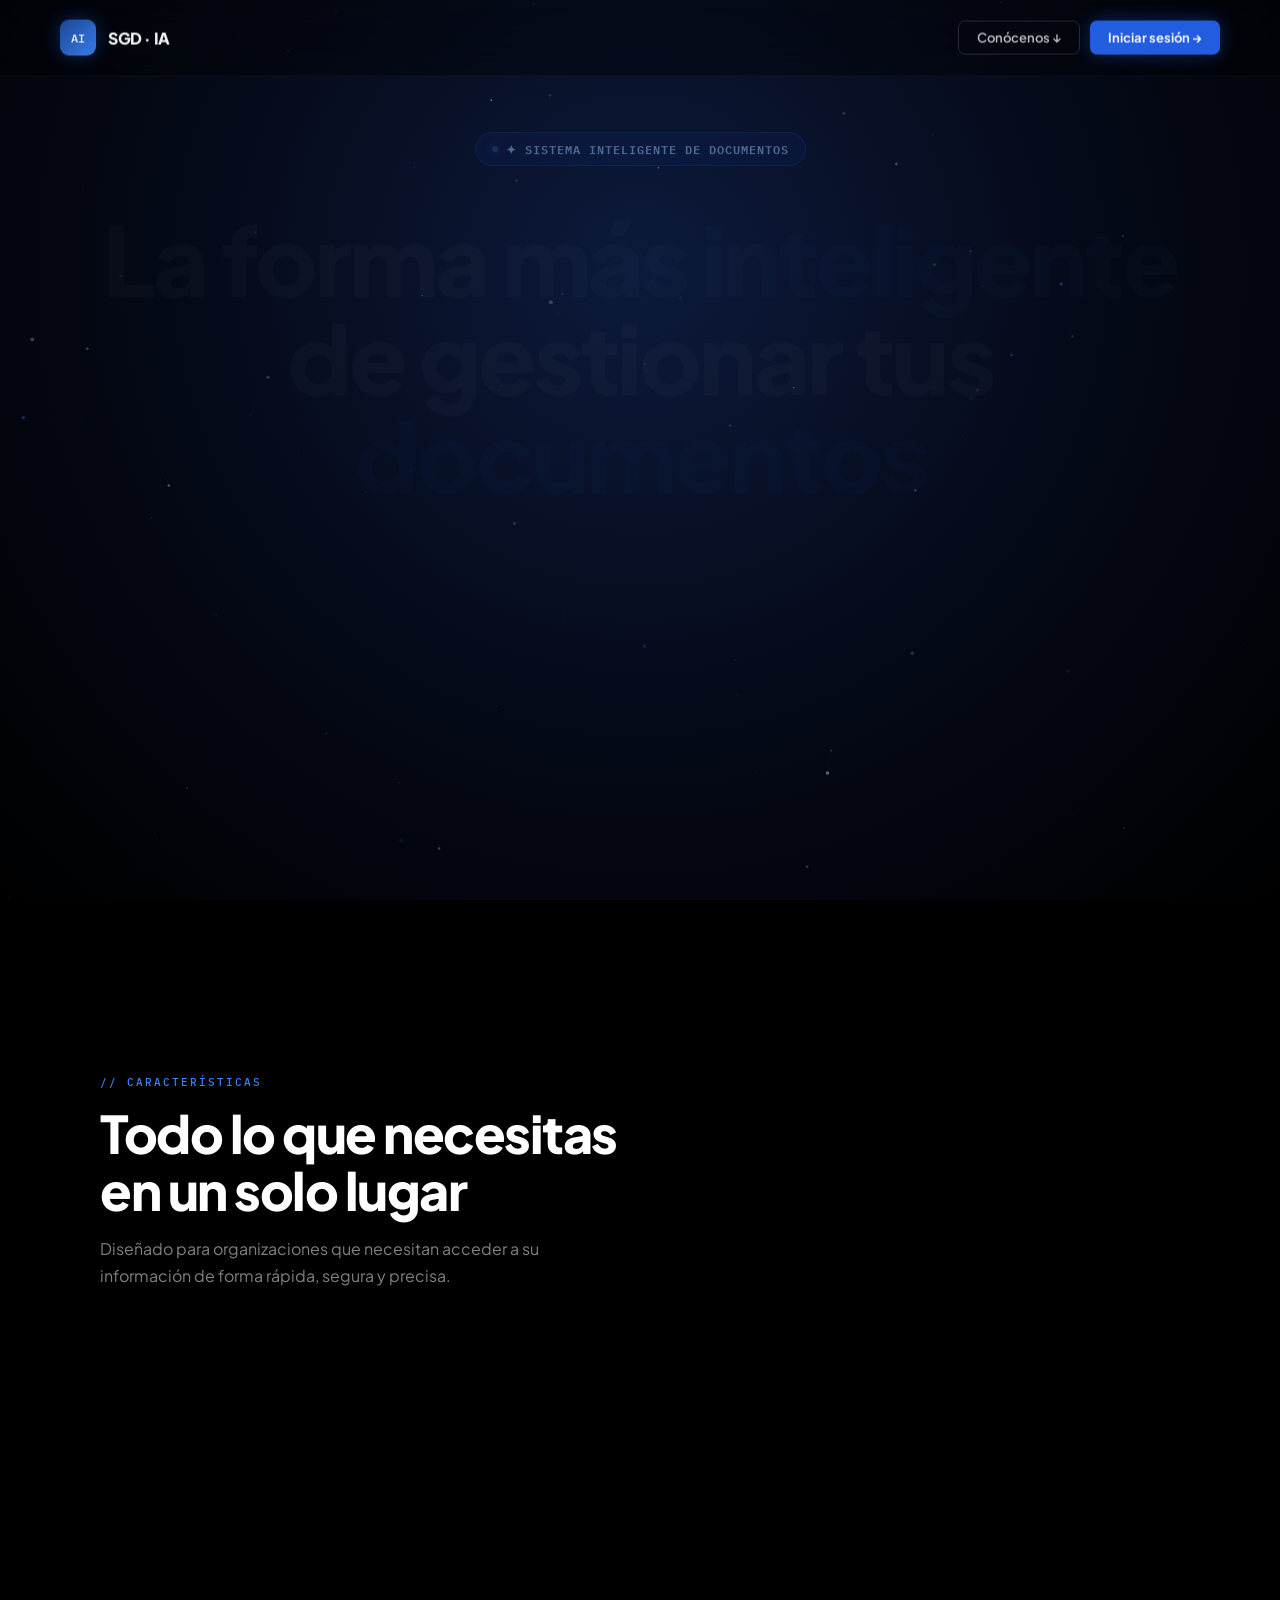
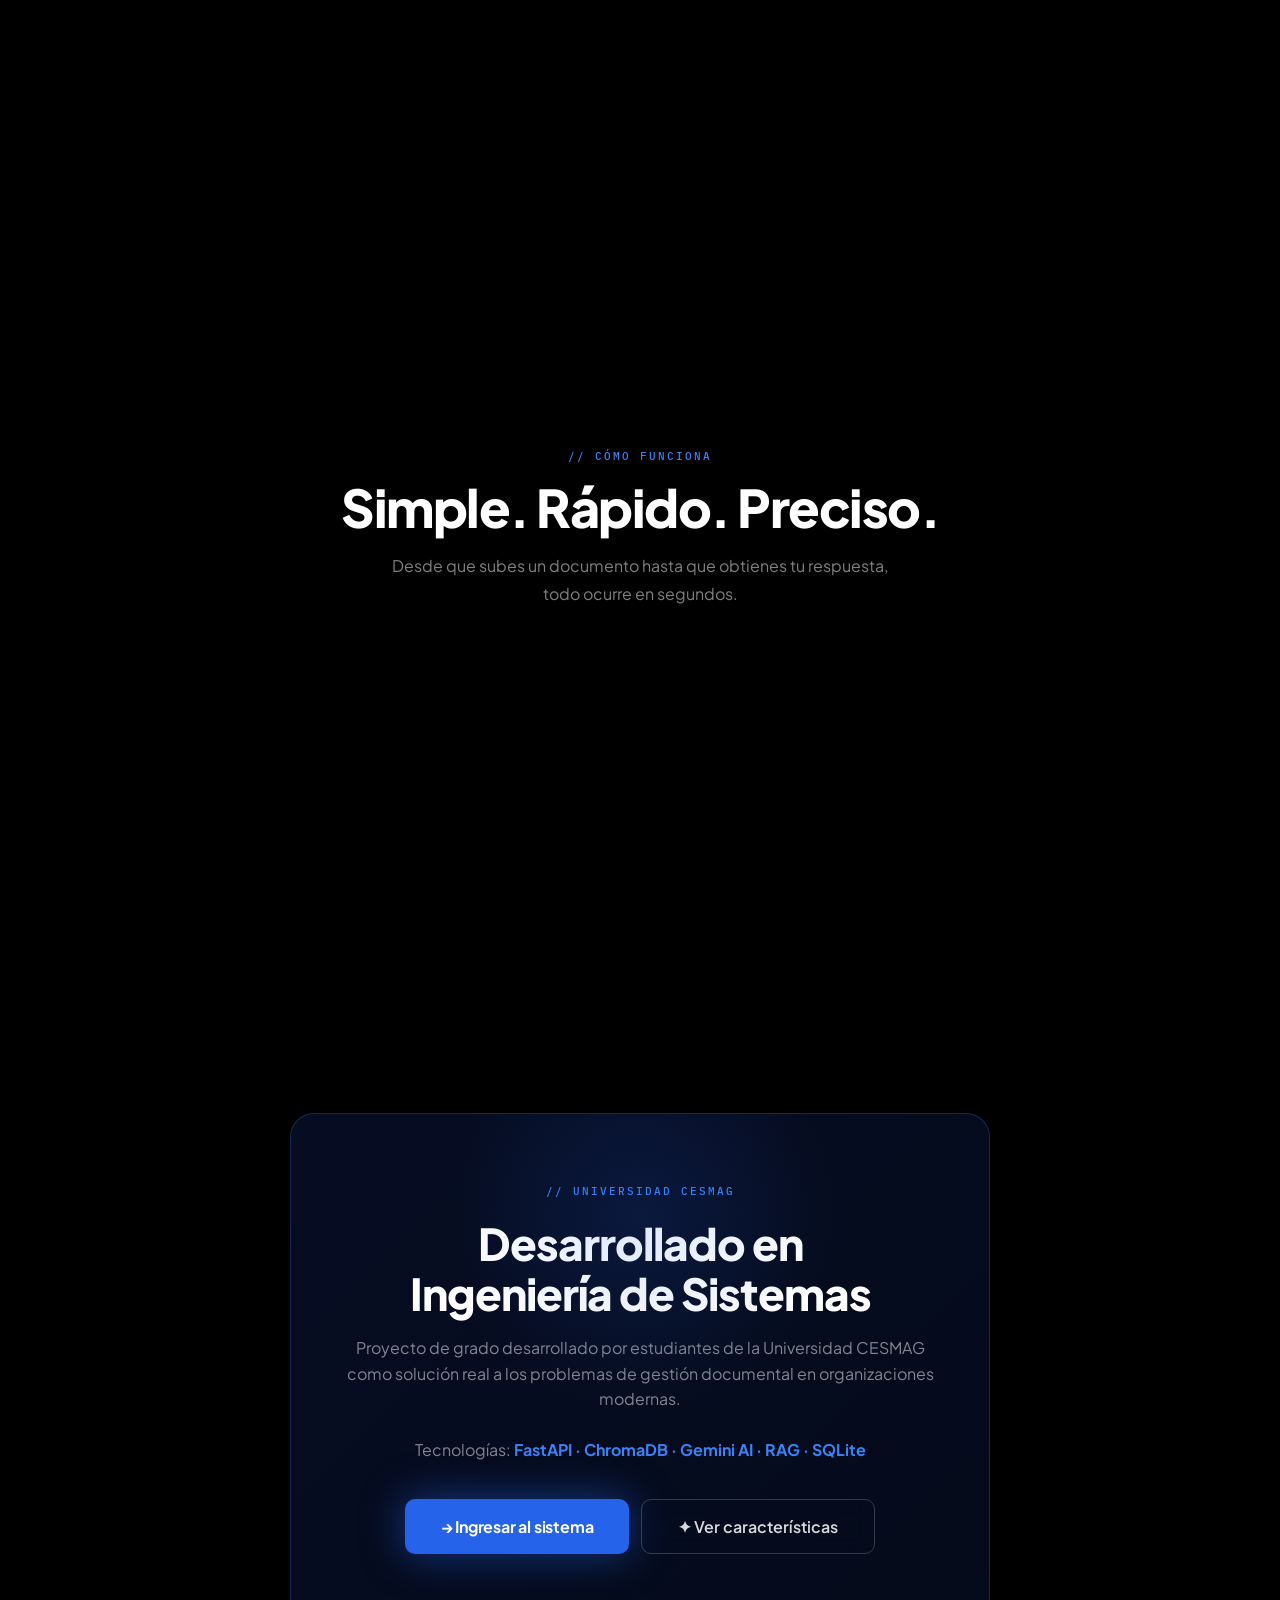
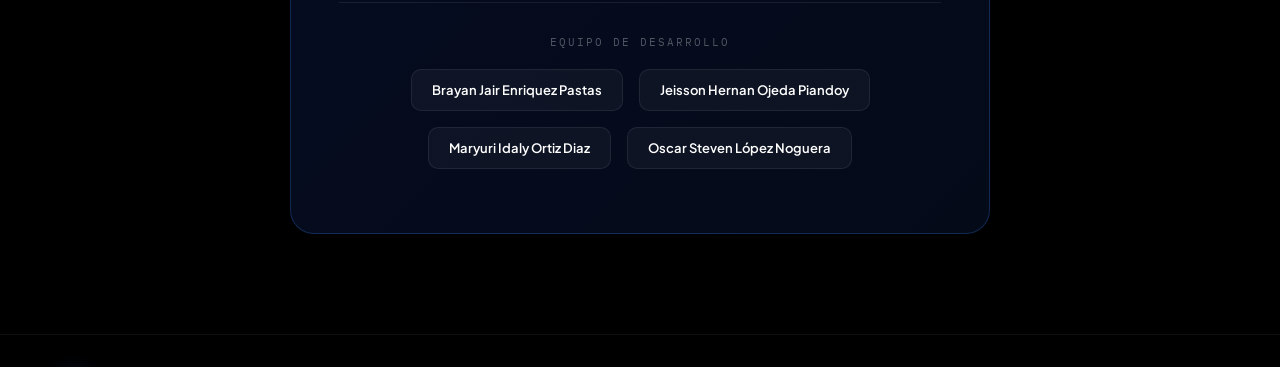
==== commit 770832e2: "Actualizacion del frontend y landing page" ====
--- a/frontend/index.html
+++ b/frontend/index.html
@@ -2,64 +2,110 @@
 <html lang="es">
 <head>
 <meta charset="UTF-8">
-<meta name="viewport" content="width=device-width, initial-scale=1.0">
+<meta name="viewport" content="width=device-width, initial-scale=1.0, user-scalable=yes">
 <title>SGD · Asistente IA</title>
-<link href="https://fonts.googleapis.com/css2?family=Plus+Jakarta+Sans:wght@300;400;500;600;700;800&family=IBM+Plex+Mono:wght@400;500&display=swap" rel="stylesheet">
+<link href="https://fonts.googleapis.com/css2?family=Plus+Jakarta+Sans:wght@300;400;500;600;700;800;900&family=IBM+Plex+Mono:wght@400;500&display=swap" rel="stylesheet">
 <style>
 /* ════════════════════════════════════════════════
-   VARIABLES
+   VARIABLES — TEMA OSCURO (por defecto)
 ════════════════════════════════════════════════ */
 :root {
-  --bg: #f0f4f9;
-  --surface: #ffffff;
-  --surface2: #f7f9fc;
-  --surface3: #eef2f7;
-  --border: #dce3ee;
-  --border2: #c8d3e6;
-  --blue-900: #0a1628;
-  --blue-800: #0d2144;
-  --blue-700: #1a3a6e;
-  --blue-600: #1e4d9e;
-  --blue-500: #2563eb;
-  --blue-400: #3b82f6;
-  --blue-300: #93c5fd;
-  --blue-100: #dbeafe;
-  --blue-50:  #eff6ff;
-  --accent: #2563eb;
+  --bg:         #050a18;
+  --surface:    #0d1628;
+  --surface2:   #111e36;
+  --surface3:   #162240;
+  --border:     rgba(59,130,246,0.12);
+  --border2:    rgba(59,130,246,0.22);
+  --blue-900:   #020810;
+  --blue-800:   #07102a;
+  --blue-700:   #0d1b3e;
+  --blue-600:   #1e40af;
+  --blue-500:   #2563eb;
+  --blue-400:   #3b82f6;
+  --blue-300:   #93c5fd;
+  --blue-100:   rgba(59,130,246,0.15);
+  --blue-50:    rgba(59,130,246,0.08);
+  --accent:       #2563eb;
   --accent-hover: #1d4ed8;
-  --accent-light: #eff6ff;
-  --accent-glow: rgba(37,99,235,0.15);
-  --text: #0f172a;
-  --text2: #475569;
-  --text3: #94a3b8;
-  --text4: #cbd5e1;
-  --danger: #dc2626;
+  --accent-light: rgba(37,99,235,0.1);
+  --accent-glow:  rgba(37,99,235,0.2);
+  --text:  #e8f0fe;
+  --text2: #93afd4;
+  --text3: #4d6a99;
+  --text4: #2a3f62;
+  --danger:       #f87171;
+  --danger-light: rgba(248,113,113,0.1);
+  --success:      #34d399;
+  --success-light:rgba(52,211,153,0.1);
+  --radius:    10px;
+  --radius-lg: 16px;
+  --mono:   'IBM Plex Mono', monospace;
+  --sans:   'Plus Jakarta Sans', sans-serif;
+  --shadow-sm:   0 1px 6px rgba(0,0,0,0.4);
+  --shadow:      0 4px 20px rgba(0,0,0,0.5);
+  --shadow-lg:   0 20px 60px rgba(0,0,0,0.7);
+  --shadow-blue: 0 4px 24px rgba(37,99,235,0.35);
+}
+
+/* ════════════════════════════════════════════════
+   TEMA CLARO (azul clarito)
+════════════════════════════════════════════════ */
+body.light-theme {
+  --bg:         #eef2ff;
+  --surface:    #ffffff;
+  --surface2:   #f8fafc;
+  --surface3:   #f1f5f9;
+  --border:     rgba(37,99,235,0.15);
+  --border2:    rgba(37,99,235,0.22);
+  --blue-900:   #1e3a8a;
+  --blue-800:   #1e40af;
+  --blue-700:   #2563eb;
+  --blue-600:   #3b82f6;
+  --blue-500:   #60a5fa;
+  --blue-400:   #93c5fd;
+  --blue-300:   #bfdbfe;
+  --blue-100:   rgba(37,99,235,0.08);
+  --blue-50:    rgba(37,99,235,0.04);
+  --accent:       #3b82f6;
+  --accent-hover: #2563eb;
+  --accent-light: rgba(59,130,246,0.12);
+  --accent-glow:  rgba(59,130,246,0.2);
+  --text:  #0f172a;
+  --text2: #334155;
+  --text3: #64748b;
+  --text4: #94a3b8;
+  --danger:       #dc2626;
   --danger-light: #fef2f2;
-  --success: #16a34a;
-  --success-light: #f0fdf4;
-  --radius: 10px;
-  --radius-lg: 16px;
-  --mono: 'IBM Plex Mono', monospace;
-  --sans: 'Plus Jakarta Sans', sans-serif;
-  --shadow-sm: 0 1px 3px rgba(15,23,42,0.08);
-  --shadow: 0 4px 12px rgba(15,23,42,0.08);
-  --shadow-lg: 0 16px 48px rgba(15,23,42,0.12);
-  --shadow-blue: 0 4px 20px rgba(37,99,235,0.2);
-}
-
-/* ════════════════════════════════════════════════
-   RESET
-════════════════════════════════════════════════ */
+  --success:      #16a34a;
+  --success-light:#f0fdf4;
+  --shadow-sm:   0 1px 3px rgba(15,23,42,0.08), 0 1px 2px rgba(0,0,0,0.04);
+  --shadow:      0 4px 12px rgba(15,23,42,0.08), 0 2px 4px rgba(0,0,0,0.04);
+  --shadow-lg:   0 16px 48px rgba(15,23,42,0.1), 0 4px 16px rgba(0,0,0,0.06);
+  --shadow-blue: 0 4px 20px rgba(59,130,246,0.25);
+}
+
+/* Transiciones suaves al cambiar tema */
+* {
+  transition: background-color 0.2s ease, border-color 0.2s ease, color 0.2s ease, box-shadow 0.2s ease;
+}
+
 * { margin:0; padding:0; box-sizing:border-box; }
-body { background:var(--bg); color:var(--text); font-family:var(--sans); min-height:100vh; overflow-x:hidden; -webkit-font-smoothing:antialiased; }
+body {
+  background: var(--bg);
+  color: var(--text);
+  font-family: var(--sans);
+  min-height: 100vh;
+  overflow-x: hidden;
+  -webkit-font-smoothing: antialiased;
+}
 
 /* ════════════════════════════════════════════════
    BIENVENIDA TIPO PS5
 ════════════════════════════════════════════════ */
 #welcome-screen {
   position: fixed; inset: 0; z-index: 9999;
-  background: #000; display: flex;
-  align-items: center; justify-content: center;
+  background: #000;
+  display: flex; align-items: center; justify-content: center;
   overflow: hidden;
 }
 #welcome-screen.hidden { display: none; }
@@ -69,7 +115,7 @@
   background: radial-gradient(ellipse 80% 60% at 50% 50%, #001233 0%, #000510 50%, #000 100%);
   animation: wsBgPulse 6s ease-in-out infinite;
 }
-@keyframes wsBgPulse { 0%,100%{opacity:1} 50%{opacity:0.7} }
+@keyframes wsBgPulse { 0%,100%{opacity:1} 50%{opacity:.7} }
 
 #ws-canvas { position:absolute; inset:0; z-index:1; }
 
@@ -77,167 +123,208 @@
   position:absolute; top:50%; left:50%;
   transform:translate(-50%,-50%);
   width:600px; height:600px;
-  background:radial-gradient(circle,rgba(37,99,235,0.15) 0%,rgba(37,99,235,0.05) 40%,transparent 70%);
+  background:radial-gradient(circle,rgba(37,99,235,.18) 0%,rgba(37,99,235,.06) 40%,transparent 70%);
   border-radius:50%; z-index:2;
   animation:wsGlowPulse 4s ease-in-out infinite;
 }
-@keyframes wsGlowPulse { 0%,100%{transform:translate(-50%,-50%) scale(1);opacity:0.6} 50%{transform:translate(-50%,-50%) scale(1.2);opacity:1} }
-
-.ws-ring {
-  position:absolute; border-radius:50%;
-  border:1px solid rgba(59,130,246,0.08);
-  top:50%; left:50%; transform:translate(-50%,-50%);
-  z-index:2; animation:wsRingPulse 4s ease-in-out infinite;
-}
+@keyframes wsGlowPulse { 0%,100%{transform:translate(-50%,-50%) scale(1);opacity:.6} 50%{transform:translate(-50%,-50%) scale(1.2);opacity:1} }
+
+.ws-ring { position:absolute; border-radius:50%; border:1px solid rgba(59,130,246,0.08); top:50%; left:50%; transform:translate(-50%,-50%); z-index:2; animation:wsRingPulse 4s ease-in-out infinite; }
 .ws-ring-1{width:300px;height:300px;animation-delay:0s}
-.ws-ring-2{width:500px;height:500px;animation-delay:.5s;border-color:rgba(59,130,246,0.05)}
-.ws-ring-3{width:700px;height:700px;animation-delay:1s;border-color:rgba(59,130,246,0.03)}
-.ws-ring-4{width:900px;height:900px;animation-delay:1.5s;border-color:rgba(59,130,246,0.02)}
+.ws-ring-2{width:500px;height:500px;animation-delay:.5s;border-color:rgba(59,130,246,.05)}
+.ws-ring-3{width:700px;height:700px;animation-delay:1s;border-color:rgba(59,130,246,.03)}
+.ws-ring-4{width:900px;height:900px;animation-delay:1.5s;border-color:rgba(59,130,246,.02)}
 @keyframes wsRingPulse { 0%,100%{transform:translate(-50%,-50%) scale(1);opacity:.5} 50%{transform:translate(-50%,-50%) scale(1.03);opacity:1} }
 
-.ws-scanlines {
-  position:absolute; inset:0; z-index:3; pointer-events:none;
-  background:repeating-linear-gradient(0deg,transparent,transparent 2px,rgba(255,255,255,0.01) 2px,rgba(255,255,255,0.01) 4px);
-}
-
-.ws-content {
-  position:relative; z-index:10;
-  display:flex; flex-direction:column;
-  align-items:center; text-align:center;
-}
-
-.ws-logo {
-  opacity:0; transform:scale(0.8);
-  animation:wsLogoReveal 1.2s cubic-bezier(0.34,1.3,0.64,1) 1.5s forwards;
-  margin-bottom:28px;
-}
+.ws-scanlines { position:absolute;inset:0;z-index:3;pointer-events:none; background:repeating-linear-gradient(0deg,transparent,transparent 2px,rgba(255,255,255,.007) 2px,rgba(255,255,255,.007) 4px); }
+
+.ws-content { position:relative;z-index:10;display:flex;flex-direction:column;align-items:center;text-align:center; }
+
+.ws-logo { opacity:0;transform:scale(.8);animation:wsLogoReveal 1.2s cubic-bezier(.34,1.3,.64,1) 1.5s forwards;margin-bottom:28px; }
 @keyframes wsLogoReveal { to{opacity:1;transform:scale(1)} }
 
 .ws-logo-icon {
-  width:90px; height:90px;
+  width:90px;height:90px;
   background:linear-gradient(135deg,#1e4d9e,#3b82f6);
   border-radius:24px;
-  display:flex; align-items:center; justify-content:center;
-  font-size:32px; font-weight:700; color:#fff;
-  font-family:'IBM Plex Mono',monospace;
+  display:flex;align-items:center;justify-content:center;
+  font-size:28px;font-weight:700;color:#fff;font-family:var(--mono);
   margin:0 auto 16px;
-  box-shadow:0 0 40px rgba(37,99,235,.5),0 0 80px rgba(37,99,235,.2),inset 0 1px 0 rgba(255,255,255,.2);
+  box-shadow:0 0 50px rgba(37,99,235,.6),0 0 100px rgba(37,99,235,.2),inset 0 1px 0 rgba(255,255,255,.2);
   letter-spacing:-1px;
 }
 
-.ws-title {
-  opacity:0; animation:wsFadeUp 1s ease 2.4s forwards;
-}
+.ws-title { opacity:0;animation:wsFadeUp 1s ease 2.4s forwards; }
 @keyframes wsFadeUp { from{opacity:0;transform:translateY(20px)} to{opacity:1;transform:translateY(0)} }
 
-.ws-title h1 {
-  font-size:52px; font-weight:800; color:#fff;
-  letter-spacing:-2px; line-height:1; margin-bottom:8px;
-}
+.ws-title h1 { font-size:52px;font-weight:900;color:#fff;letter-spacing:-2px;line-height:1;margin-bottom:8px; }
 .ws-title h1 span { color:#3b82f6; }
-.ws-title p { font-size:13px; color:rgba(255,255,255,.4); letter-spacing:3px; text-transform:uppercase; }
-
-.ws-divider {
-  width:0; height:2px;
-  background:linear-gradient(90deg,transparent,#3b82f6,#60a5fa,transparent);
-  border-radius:2px; margin:24px auto;
-  animation:wsDivider 1s ease 3.2s forwards; opacity:0;
-}
+.ws-title p { font-size:12px;color:rgba(255,255,255,.35);letter-spacing:3px;text-transform:uppercase; }
+
+.ws-divider { width:0;height:2px;background:linear-gradient(90deg,transparent,#3b82f6,#60a5fa,transparent);border-radius:2px;margin:24px auto;animation:wsDivider 1s ease 3.2s forwards;opacity:0; }
 @keyframes wsDivider { from{width:0;opacity:0} to{width:280px;opacity:1} }
 
-.ws-greeting { opacity:0; animation:wsFadeUp .8s ease 3.8s forwards; }
-.ws-greeting .name { font-size:22px; font-weight:300; color:rgba(255,255,255,.9); letter-spacing:1px; margin-bottom:6px; }
-.ws-greeting .name strong { font-weight:700; color:#fff; }
-.ws-greeting .role { font-size:11px; color:#3b82f6; letter-spacing:3px; text-transform:uppercase; font-weight:600; }
-
-.ws-loading { opacity:0; animation:wsFadeUp .8s ease 4.4s forwards; margin-top:48px; }
-.ws-bar-bg { width:280px; height:3px; background:rgba(255,255,255,.08); border-radius:3px; overflow:hidden; margin:0 auto 12px; }
-.ws-bar-fill {
-  height:100%; width:0%;
-  background:linear-gradient(90deg,#1e4d9e,#3b82f6,#60a5fa);
-  border-radius:3px;
-  animation:wsBarFill 2.5s cubic-bezier(.4,0,.2,1) 4.8s forwards;
-  box-shadow:0 0 10px rgba(59,130,246,.8);
-}
+.ws-greeting { opacity:0;animation:wsFadeUp .8s ease 3.8s forwards; }
+.ws-greeting .name { font-size:22px;font-weight:300;color:rgba(255,255,255,.9);letter-spacing:1px;margin-bottom:10px; }
+.ws-greeting .name strong { font-weight:700;color:#fff; }
+
+.ws-role-badge {
+  display:inline-block;
+  font-size:11px;font-weight:700;letter-spacing:3px;text-transform:uppercase;
+  padding:5px 16px;border-radius:20px;border:1px solid;
+  font-family:var(--mono);
+}
+.role-admin    { color:#fbbf24;background:rgba(251,191,36,0.1);border-color:rgba(251,191,36,0.3); }
+.role-estandar { color:#93c5fd;background:rgba(59,130,246,0.12);border-color:rgba(59,130,246,0.3); }
+
+.ws-loading { opacity:0;animation:wsFadeUp .8s ease 4.4s forwards;margin-top:48px; }
+.ws-bar-bg { width:280px;height:3px;background:rgba(255,255,255,.06);border-radius:3px;overflow:hidden;margin:0 auto 12px; }
+.ws-bar-fill { height:100%;width:0%;background:linear-gradient(90deg,#1e4d9e,#3b82f6,#60a5fa);border-radius:3px;animation:wsBarFill 2.5s cubic-bezier(.4,0,.2,1) 4.8s forwards;box-shadow:0 0 12px rgba(59,130,246,.9); }
 @keyframes wsBarFill { 0%{width:0%} 60%{width:75%} 80%{width:88%} 100%{width:100%} }
-.ws-bar-text { font-size:11px; color:rgba(255,255,255,.25); letter-spacing:2px; text-transform:uppercase; }
+.ws-bar-text { font-size:11px;color:rgba(255,255,255,.2);letter-spacing:2px;text-transform:uppercase;font-family:var(--mono); }
 
 .ws-fadeout { animation:wsFadeOut .8s ease forwards; }
 @keyframes wsFadeOut { to{opacity:0;pointer-events:none} }
 
 /* ════════════════════════════════════════════════
-   LOGIN
+   SELECTOR DE TEMA EN LA BARRA SUPERIOR
 ════════════════════════════════════════════════ */
-#login-screen {
-  min-height:100vh; display:flex;
-  align-items:center; justify-content:center;
-  position:relative;
-  background:linear-gradient(145deg,#f0f4f9 0%,#e8f0fe 50%,#f0f4f9 100%);
-}
-.login-bg { position:absolute;inset:0;background:radial-gradient(ellipse 70% 60% at 10% 10%,rgba(37,99,235,.08) 0%,transparent 60%),radial-gradient(ellipse 50% 70% at 90% 90%,rgba(37,99,235,.06) 0%,transparent 60%);pointer-events:none; }
-.login-pattern { position:absolute;inset:0;background-image:linear-gradient(rgba(37,99,235,.04) 1px,transparent 1px),linear-gradient(90deg,rgba(37,99,235,.04) 1px,transparent 1px);background-size:48px 48px;pointer-events:none; }
-.login-deco  { position:absolute;top:-80px;left:-80px;width:400px;height:400px;background:radial-gradient(circle,rgba(37,99,235,.06) 0%,transparent 70%);border-radius:50%;pointer-events:none; }
-.login-deco2 { position:absolute;bottom:-60px;right:-60px;width:300px;height:300px;background:radial-gradient(circle,rgba(37,99,235,.05) 0%,transparent 70%);border-radius:50%;pointer-events:none; }
-
-.login-box {
-  position:relative; width:440px;
-  background:var(--surface); border:1px solid var(--border);
-  border-radius:var(--radius-lg); padding:48px 44px;
-  box-shadow:var(--shadow-lg);
-  animation:loginReveal .5s cubic-bezier(.34,1.3,.64,1) both;
-}
-@keyframes loginReveal { from{opacity:0;transform:translateY(20px) scale(.97)} to{opacity:1;transform:translateY(0) scale(1)} }
-
-.login-logo { display:flex;align-items:center;gap:14px;margin-bottom:36px; }
-.logo-mark { width:44px;height:44px;background:linear-gradient(135deg,var(--blue-600),var(--blue-400));border-radius:12px;display:flex;align-items:center;justify-content:center;font-family:var(--mono);font-size:14px;font-weight:500;color:#fff;box-shadow:var(--shadow-blue);letter-spacing:-.5px; }
-.logo-text { font-size:20px;font-weight:800;color:var(--blue-900);letter-spacing:-.5px; }
-.logo-sub  { font-size:11px;font-family:var(--mono);color:var(--text3);letter-spacing:1px;margin-top:2px; }
-.login-divider { width:40px;height:3px;background:linear-gradient(90deg,var(--accent),var(--blue-300));border-radius:2px;margin-bottom:28px; }
+.theme-selector-header {
+  display: flex;
+  gap: 4px;
+  background: var(--surface2);
+  border-radius: 20px;
+  padding: 3px 6px;
+  border: 1px solid var(--border);
+}
+
+.theme-btn-header {
+  background: transparent;
+  border: none;
+  cursor: pointer;
+  font-size: 16px;
+  padding: 5px 10px;
+  border-radius: 16px;
+  transition: all 0.2s;
+  color: var(--text3);
+}
+
+.theme-btn-header:hover {
+  background: var(--accent-light);
+  color: var(--accent);
+}
+
+.theme-btn-header.active {
+  background: var(--accent);
+  color: white;
+  box-shadow: var(--shadow-blue);
+}
 
 /* ════════════════════════════════════════════════
    COMPONENTES COMUNES
 ════════════════════════════════════════════════ */
-.tab-row { display:flex;background:var(--surface3);border-radius:8px;padding:4px;margin-bottom:28px;border:1px solid var(--border); }
-.tab-btn { flex:1;padding:9px;border:none;background:transparent;color:var(--text2);font-family:var(--sans);font-size:13px;font-weight:600;cursor:pointer;border-radius:6px;transition:all .2s; }
-.tab-btn.active { background:var(--accent);color:#fff;box-shadow:var(--shadow-blue); }
-
 .form-group { margin-bottom:18px; }
-label { display:block;font-size:12px;font-weight:600;color:var(--text2);letter-spacing:.3px;margin-bottom:7px; }
-input[type=text],input[type=email],input[type=password],select,textarea { width:100%;background:var(--surface2);border:1.5px solid var(--border);border-radius:8px;padding:11px 14px;color:var(--text);font-family:var(--sans);font-size:14px;outline:none;transition:all .2s; }
-input:focus,select:focus,textarea:focus { border-color:var(--accent);background:var(--surface);box-shadow:0 0 0 3px var(--accent-glow); }
-input::placeholder { color:var(--text3); }
+label { display:block;font-size:11px;font-weight:700;color:var(--text3);letter-spacing:.8px;text-transform:uppercase;font-family:var(--mono);margin-bottom:7px; }
+
+input[type=text],input[type=email],input[type=password],select,textarea {
+  width:100%;
+  background:rgba(255,255,255,0.04);
+  border:1px solid var(--border);
+  border-radius:8px;padding:11px 14px;
+  color:var(--text);font-family:var(--sans);font-size:14px;outline:none;transition:all .2s;
+}
+body.light-theme input, body.light-theme select, body.light-theme textarea {
+  background: var(--surface2);
+}
+input:focus,select:focus,textarea:focus {
+  border-color:var(--accent);
+  background:rgba(37,99,235,0.06);
+  box-shadow:0 0 0 3px var(--accent-glow);
+}
+input::placeholder,textarea::placeholder { color:var(--text3); }
+select option { background:var(--surface);color:var(--text); }
 
 .btn { display:inline-flex;align-items:center;gap:8px;padding:11px 20px;border:none;border-radius:8px;font-family:var(--sans);font-size:14px;font-weight:700;cursor:pointer;transition:all .2s; }
-.btn-primary { background:var(--accent);color:#fff;width:100%;justify-content:center;font-size:15px;padding:13px;box-shadow:var(--shadow-blue); }
-.btn-primary:hover { background:var(--accent-hover);transform:translateY(-1px);box-shadow:0 6px 24px rgba(37,99,235,.3); }
-.btn-ghost { background:transparent;color:var(--text2);border:1.5px solid var(--border); }
+.btn-primary {
+  background:var(--accent);color:#fff;width:100%;justify-content:center;
+  font-size:15px;padding:13px;
+  box-shadow:var(--shadow-blue);
+}
+.btn-primary:hover { background:var(--accent-hover);transform:translateY(-1px);box-shadow:0 8px 32px var(--accent-glow); }
+.btn-ghost {
+  background:rgba(255,255,255,0.04);color:var(--text2);
+  border:1px solid var(--border);
+}
+body.light-theme .btn-ghost {
+  background: var(--surface2);
+}
 .btn-ghost:hover { border-color:var(--accent);color:var(--accent);background:var(--accent-light); }
-.btn-danger { background:var(--danger-light);color:var(--danger);border:1px solid rgba(220,38,38,.2);padding:6px 12px;font-size:12px; }
-.btn-danger:hover { background:#fee2e2; }
-
-.error-msg { background:var(--danger-light);border:1px solid rgba(220,38,38,.25);color:var(--danger);padding:10px 14px;border-radius:8px;font-size:13px;margin-top:12px;display:none;font-weight:500; }
+.btn-danger {
+  background:rgba(248,113,113,0.08);color:var(--danger);
+  border:1px solid rgba(248,113,113,0.2);padding:6px 12px;font-size:12px;
+}
+.btn-danger:hover { background:rgba(248,113,113,0.15); }
+
+.error-msg { background:var(--danger-light);border:1px solid rgba(248,113,113,.25);color:var(--danger);padding:10px 14px;border-radius:8px;font-size:13px;margin-top:12px;display:none;font-weight:500; }
 
 /* ════════════════════════════════════════════════
    APP SHELL
 ════════════════════════════════════════════════ */
 #app { display:none;height:100vh;flex-direction:column; }
 
-.topbar { height:58px;background:var(--blue-800);border-bottom:1px solid var(--blue-700);display:flex;align-items:center;padding:0 24px;gap:16px;flex-shrink:0;box-shadow:0 2px 12px rgba(10,22,40,.3); }
-.topbar-logo { display:flex;align-items:center;gap:10px;font-size:15px;font-weight:800;letter-spacing:-.3px;color:#fff; }
-.logo-mark-sm { width:30px;height:30px;background:linear-gradient(135deg,var(--blue-400),#60a5fa);border-radius:7px;display:flex;align-items:center;justify-content:center;font-family:var(--mono);font-size:11px;color:var(--blue-900);font-weight:500; }
-.topbar-divider { width:1px;height:24px;background:var(--blue-700);margin:0 8px; }
+.topbar {
+  height:58px;
+  background:var(--surface);
+  border-bottom:1px solid var(--border);
+  display:flex;align-items:center;padding:0 24px;gap:16px;flex-shrink:0;
+  box-shadow:var(--shadow);
+}
+.topbar-logo { display:flex;align-items:center;gap:10px;font-size:15px;font-weight:800;letter-spacing:-.3px;color:var(--text); }
+.logo-mark-sm {
+  width:30px;height:30px;
+  background:linear-gradient(135deg,var(--accent),var(--blue-400));
+  border-radius:7px;display:flex;align-items:center;justify-content:center;
+  font-family:var(--mono);font-size:11px;color:#fff;font-weight:600;
+  box-shadow:var(--shadow-blue);
+}
+.topbar-divider { width:1px;height:24px;background:var(--border);margin:0 8px; }
+
 .topbar-nav { display:flex;gap:2px; }
-.nav-btn { padding:7px 14px;border:none;background:transparent;color:rgba(255,255,255,.55);font-family:var(--sans);font-size:13px;font-weight:600;cursor:pointer;border-radius:7px;transition:all .2s;display:flex;align-items:center;gap:6px; }
-.nav-btn:hover { background:rgba(255,255,255,.08);color:rgba(255,255,255,.85); }
-.nav-btn.active { background:rgba(255,255,255,.12);color:#fff; }
+.nav-btn {
+  padding:7px 14px;border:none;background:transparent;
+  color:var(--text3);font-family:var(--sans);font-size:13px;font-weight:600;
+  cursor:pointer;border-radius:7px;transition:all .2s;display:flex;align-items:center;gap:6px;
+}
+.nav-btn:hover { background:var(--accent-light);color:var(--accent); }
+.nav-btn.active { background:var(--accent-light);color:var(--accent); }
+
 .topbar-right { margin-left:auto;display:flex;align-items:center;gap:10px; }
-.user-pill { display:flex;align-items:center;gap:8px;background:rgba(255,255,255,.08);border:1px solid rgba(255,255,255,.12);border-radius:20px;padding:5px 14px 5px 6px; }
-.user-avatar { width:28px;height:28px;background:linear-gradient(135deg,var(--blue-400),#60a5fa);border-radius:50%;display:flex;align-items:center;justify-content:center;font-size:12px;font-weight:700;color:var(--blue-900); }
-.user-name { font-size:13px;font-weight:600;color:rgba(255,255,255,.9); }
-.role-badge { font-family:var(--mono);font-size:9px;letter-spacing:.8px;text-transform:uppercase;padding:2px 8px;border-radius:10px;background:rgba(59,130,246,.25);color:#93c5fd;border:1px solid rgba(59,130,246,.3); }
-.role-badge.admin { background:rgba(251,191,36,.15);color:#fbbf24;border-color:rgba(251,191,36,.25); }
-.logout-btn { background:transparent;border:1px solid rgba(255,255,255,.15);color:rgba(255,255,255,.5);padding:7px 14px;border-radius:7px;font-size:12px;font-family:var(--sans);font-weight:600;cursor:pointer;transition:all .2s; }
-.logout-btn:hover { border-color:rgba(239,68,68,.5);color:#fca5a5;background:rgba(239,68,68,.08); }
+.user-pill {
+  display:flex;align-items:center;gap:8px;
+  background:var(--surface2);
+  border:1px solid var(--border);
+  border-radius:20px;padding:5px 14px 5px 6px;
+}
+.user-avatar {
+  width:28px;height:28px;
+  background:linear-gradient(135deg,var(--accent),var(--blue-400));
+  border-radius:50%;display:flex;align-items:center;justify-content:center;
+  font-size:12px;font-weight:700;color:#fff;
+  box-shadow:var(--shadow-blue);
+}
+.user-name { font-size:13px;font-weight:600;color:var(--text); }
+.role-badge {
+  font-family:var(--mono);font-size:9px;letter-spacing:.8px;text-transform:uppercase;
+  padding:2px 8px;border-radius:10px;
+  background:var(--accent-light);color:var(--accent);border:1px solid var(--border);
+}
+.role-badge.admin { background:rgba(251,191,36,0.12);color:#fbbf24;border-color:rgba(251,191,36,0.2); }
+.logout-btn {
+  background:transparent;border:1px solid var(--border);color:var(--text3);
+  padding:7px 14px;border-radius:7px;font-size:12px;font-family:var(--sans);font-weight:600;
+  cursor:pointer;transition:all .2s;
+}
+.logout-btn:hover { border-color:var(--danger);color:var(--danger);background:var(--danger-light); }
 
 /* ════════════════════════════════════════════════
    PANELS
@@ -247,123 +334,237 @@
 
 /* ── CHAT ── */
 #panel-chat { flex-direction:row;height:calc(100vh - 58px); }
-.chat-sidebar { width:272px;background:var(--surface);border-right:1px solid var(--border);display:flex;flex-direction:column;flex-shrink:0; }
+
+.chat-sidebar {
+  width:272px;
+  background:var(--surface);
+  border-right:1px solid var(--border);
+  display:flex;flex-direction:column;flex-shrink:0;
+}
 .sidebar-header { padding:18px 16px 12px;border-bottom:1px solid var(--border); }
-.sidebar-title { font-size:11px;font-weight:700;letter-spacing:1px;text-transform:uppercase;color:var(--text3);margin-bottom:10px; }
-.doc-filter-list { flex:1;overflow-y:auto;padding:8px; }
+.sidebar-title { font-size:10px;font-weight:700;letter-spacing:1.5px;text-transform:uppercase;color:var(--text3);font-family:var(--mono);margin-bottom:10px; }
+
+.new-chat-btn {
+  width:100%;padding:10px;background:var(--accent-light);border:1px solid var(--border);
+  border-radius:10px;color:var(--text);font-weight:600;font-size:13px;
+  cursor:pointer;transition:all .2s;margin-bottom:16px;display:flex;align-items:center;justify-content:center;gap:8px;
+}
+.new-chat-btn:hover { background:var(--accent);color:#fff;border-color:var(--accent); }
+
+.chat-history-list { flex:1;overflow-y:auto;padding:0 8px;margin-top:8px; }
+.history-item {
+  padding:10px 12px;border-radius:8px;margin-bottom:6px;cursor:pointer;
+  transition:all .15s;border:1px solid transparent;
+  display:flex;align-items:center;justify-content:space-between;
+}
+.history-item:hover { background:var(--surface2);border-color:var(--border); }
+.history-item.active { background:var(--accent-light);border-color:var(--border); }
+.history-preview { font-size:12px;color:var(--text2);overflow:hidden;text-overflow:ellipsis;white-space:nowrap;flex:1;font-weight:500; }
+.history-time { font-size:9px;color:var(--text4);font-family:var(--mono);margin-left:8px;flex-shrink:0; }
+.delete-history { background:transparent;border:none;color:var(--text4);cursor:pointer;font-size:12px;padding:4px 6px;border-radius:4px;opacity:0;transition:all .15s; }
+.history-item:hover .delete-history { opacity:1; }
+.delete-history:hover { color:var(--danger);background:var(--danger-light); }
+
+.doc-filter-list { flex:1;overflow-y:auto;padding:8px;max-height:300px; }
 .doc-filter-item { display:flex;align-items:center;gap:8px;padding:8px 10px;border-radius:8px;cursor:pointer;transition:background .15s;margin-bottom:2px; }
-.doc-filter-item:hover { background:var(--surface3); }
-.doc-filter-item.selected { background:var(--blue-50); }
+.doc-filter-item:hover { background:var(--surface2); }
+.doc-filter-item.selected { background:var(--accent-light);border:1px solid var(--border); }
 .doc-filter-item input[type=checkbox] { width:14px;height:14px;accent-color:var(--accent);cursor:pointer; }
 .doc-filter-name { font-size:12px;font-weight:500;color:var(--text2);overflow:hidden;text-overflow:ellipsis;white-space:nowrap;flex:1; }
 
-.file-icon { width:26px;height:26px;border-radius:6px;display:flex;align-items:center;justify-content:center;font-size:9px;font-family:var(--mono);font-weight:500;flex-shrink:0; }
-.fi-pdf  { background:#fff0f0;color:#dc2626;border:1px solid #fecaca; }
-.fi-docx { background:var(--blue-50);color:var(--blue-600);border:1px solid var(--blue-100); }
-.fi-xlsx { background:#f0fdf4;color:#16a34a;border:1px solid #bbf7d0; }
-.fi-pptx { background:#fff7ed;color:#ea580c;border:1px solid #fed7aa; }
-.fi-txt  { background:var(--surface3);color:var(--text3);border:1px solid var(--border); }
-.fi-csv  { background:#fefce8;color:#ca8a04;border:1px solid #fef08a; }
-.fi-img  { background:#fdf4ff;color:#9333ea;border:1px solid #e9d5ff; }
-.fi-default { background:var(--surface3);color:var(--text3);border:1px solid var(--border); }
+.file-icon { width:26px;height:26px;border-radius:6px;display:flex;align-items:center;justify-content:center;font-size:9px;font-family:var(--mono);font-weight:600;flex-shrink:0; }
+.fi-pdf   { background:rgba(248,113,113,.12);color:#f87171;border:1px solid rgba(248,113,113,.2); }
+.fi-docx  { background:rgba(59,130,246,.1);color:#60a5fa;border:1px solid rgba(59,130,246,.2); }
+.fi-xlsx  { background:rgba(52,211,153,.1);color:#34d399;border:1px solid rgba(52,211,153,.2); }
+.fi-pptx  { background:rgba(251,146,60,.1);color:#fb923c;border:1px solid rgba(251,146,60,.2); }
+.fi-txt   { background:var(--surface2);color:var(--text3);border:1px solid var(--border); }
+.fi-csv   { background:rgba(250,204,21,.1);color:#facc15;border:1px solid rgba(250,204,21,.2); }
+.fi-img   { background:rgba(167,139,250,.1);color:#a78bfa;border:1px solid rgba(167,139,250,.2); }
+.fi-default { background:var(--surface2);color:var(--text3);border:1px solid var(--border); }
 
 .chat-main { flex:1;display:flex;flex-direction:column;background:var(--bg);overflow:hidden; }
 .chat-messages { flex:1;overflow-y:auto;padding:28px 32px;display:flex;flex-direction:column;gap:22px; }
 
 .chat-empty { flex:1;display:flex;flex-direction:column;align-items:center;justify-content:center;gap:10px; }
-.chat-empty-icon-wrap { width:72px;height:72px;background:linear-gradient(135deg,var(--blue-50),#dbeafe);border:2px solid var(--blue-100);border-radius:20px;display:flex;align-items:center;justify-content:center;font-size:32px;margin-bottom:8px;box-shadow:var(--shadow-sm); }
-.chat-empty h3 { font-size:18px;font-weight:800;color:var(--blue-900); }
+.chat-empty-icon-wrap {
+  width:72px;height:72px;
+  background:linear-gradient(135deg,var(--accent-light),rgba(59,130,246,0.08));
+  border:1px solid var(--border);
+  border-radius:20px;display:flex;align-items:center;justify-content:center;
+  font-size:32px;margin-bottom:8px;
+  box-shadow:var(--shadow-sm);
+}
+.chat-empty h3 { font-size:18px;font-weight:800;color:var(--text);letter-spacing:-.3px; }
 .chat-empty p { font-size:13px;color:var(--text3);text-align:center;max-width:300px;line-height:1.6; }
 .chat-empty-chips { display:flex;flex-wrap:wrap;gap:8px;justify-content:center;margin-top:8px; }
-.chat-chip { background:var(--surface);border:1.5px solid var(--border);color:var(--text2);font-size:12px;font-weight:600;padding:7px 14px;border-radius:20px;cursor:pointer;transition:all .2s; }
+.chat-chip {
+  background:var(--surface2);
+  border:1px solid var(--border);
+  color:var(--text2);font-size:12px;font-weight:600;padding:7px 14px;
+  border-radius:20px;cursor:pointer;transition:all .2s;
+}
 .chat-chip:hover { border-color:var(--accent);color:var(--accent);background:var(--accent-light); }
 
 .message { display:flex;gap:12px;animation:fadeUp .3s ease; }
 .message.user { flex-direction:row-reverse; }
 @keyframes fadeUp { from{opacity:0;transform:translateY(8px)} to{opacity:1;transform:translateY(0)} }
 .msg-avatar { width:34px;height:34px;border-radius:9px;display:flex;align-items:center;justify-content:center;font-size:13px;font-weight:700;flex-shrink:0;margin-top:2px; }
-.message.user .msg-avatar { background:linear-gradient(135deg,var(--blue-600),var(--blue-400));color:#fff; }
-.message.ai  .msg-avatar { background:linear-gradient(135deg,var(--blue-700),var(--blue-500));color:#fff;font-size:10px;font-family:var(--mono); }
+.message.user .msg-avatar { background:linear-gradient(135deg,var(--accent),var(--blue-400));color:#fff;box-shadow:var(--shadow-blue); }
+.message.ai  .msg-avatar { background:linear-gradient(135deg,var(--surface2),var(--surface));color:var(--accent);font-size:10px;font-family:var(--mono);border:1px solid var(--border); }
 .msg-content { max-width:72%; }
 .msg-bubble { padding:14px 18px;border-radius:12px;font-size:14px;line-height:1.7; }
-.message.user .msg-bubble { background:linear-gradient(135deg,var(--blue-600),var(--blue-500));color:#fff;border-radius:12px 4px 12px 12px;box-shadow:var(--shadow-blue); }
-.message.ai  .msg-bubble { background:var(--surface);border:1px solid var(--border);color:var(--text);border-radius:4px 12px 12px 12px;box-shadow:var(--shadow-sm); }
+.message.user .msg-bubble {
+  background:linear-gradient(135deg,var(--accent),var(--blue-400));
+  color:#fff;border-radius:12px 4px 12px 12px;
+  box-shadow:var(--shadow-blue);
+}
+.message.ai  .msg-bubble {
+  background:var(--surface);
+  border:1px solid var(--border);
+  color:var(--text);border-radius:4px 12px 12px 12px;
+  box-shadow:var(--shadow-sm);
+}
 .msg-sources { margin-top:10px;display:flex;flex-wrap:wrap;gap:6px; }
-.source-tag { background:var(--blue-50);border:1px solid var(--blue-100);color:var(--blue-600);font-family:var(--mono);font-size:10px;padding:3px 9px;border-radius:5px;cursor:pointer; }
+.source-tag {
+  background:var(--accent-light);border:1px solid var(--border);
+  color:var(--accent);font-family:var(--mono);font-size:10px;padding:3px 9px;border-radius:5px;cursor:pointer;
+}
 .msg-time { font-size:10px;color:var(--text4);margin-top:6px;font-family:var(--mono); }
 .message.user .msg-time { text-align:right; }
+
+.confidence-indicator {
+  display:inline-flex;align-items:center;gap:5px;
+  margin-bottom:8px;
+  font-size:9px;font-family:var(--mono);letter-spacing:.5px;
+}
+.confidence-dot-circle { width:8px;height:8px;border-radius:50%;flex-shrink:0; }
 
 .typing-indicator { display:flex;align-items:center;gap:5px;padding:14px 18px;background:var(--surface);border:1px solid var(--border);border-radius:4px 12px 12px 12px;width:fit-content;box-shadow:var(--shadow-sm); }
 .typing-dot { width:6px;height:6px;background:var(--accent);border-radius:50%;animation:typingBounce 1.4s infinite ease-in-out; }
 .typing-dot:nth-child(2){animation-delay:.2s} .typing-dot:nth-child(3){animation-delay:.4s}
 @keyframes typingBounce { 0%,80%,100%{transform:scale(.6);opacity:.4} 40%{transform:scale(1);opacity:1} }
 
-.chat-input-area { padding:16px 24px;background:var(--surface);border-top:1px solid var(--border);box-shadow:0 -2px 8px rgba(15,23,42,.04); }
+.chat-input-area {
+  padding:16px 24px;
+  background:var(--surface);
+  border-top:1px solid var(--border);
+  box-shadow:0 -4px 20px rgba(0,0,0,0.3);
+}
 .chat-input-row { display:flex;gap:10px;align-items:flex-end; }
-.chat-textarea { flex:1;background:var(--surface2);border:1.5px solid var(--border);border-radius:10px;padding:12px 16px;color:var(--text);font-family:var(--sans);font-size:14px;resize:none;outline:none;min-height:48px;max-height:120px;transition:all .2s;line-height:1.5; }
-.chat-textarea:focus { border-color:var(--accent);background:var(--surface);box-shadow:0 0 0 3px var(--accent-glow); }
+.chat-textarea {
+  flex:1;background:rgba(255,255,255,0.04);border:1px solid var(--border);
+  border-radius:10px;padding:12px 16px;color:var(--text);font-family:var(--sans);
+  font-size:14px;resize:none;outline:none;min-height:48px;max-height:120px;transition:all .2s;line-height:1.5;
+}
+body.light-theme .chat-textarea {
+  background: var(--surface2);
+}
+.chat-textarea:focus { border-color:var(--accent);background:var(--accent-light);box-shadow:0 0 0 3px var(--accent-glow); }
 .chat-textarea::placeholder { color:var(--text3); }
-.send-btn { width:48px;height:48px;background:var(--accent);border:none;border-radius:10px;color:#fff;font-size:18px;cursor:pointer;transition:all .2s;display:flex;align-items:center;justify-content:center;flex-shrink:0;box-shadow:var(--shadow-blue); }
-.send-btn:hover { background:var(--accent-hover);transform:scale(1.05); }
-.send-btn:disabled { opacity:.4;cursor:not-allowed;transform:none;box-shadow:none; }
+.send-btn {
+  width:48px;height:48px;background:var(--accent);border:none;border-radius:10px;
+  color:#fff;font-size:18px;cursor:pointer;transition:all .2s;
+  display:flex;align-items:center;justify-content:center;flex-shrink:0;
+  box-shadow:var(--shadow-blue);
+}
+.send-btn:hover { background:var(--accent-hover);transform:scale(1.05);box-shadow:0 0 30px var(--accent-glow); }
+.send-btn:disabled { opacity:.3;cursor:not-allowed;transform:none;box-shadow:none; }
 .chat-hint { font-size:11px;color:var(--text4);margin-top:8px;font-family:var(--mono); }
 
-/* ── DOCS / USERS PANELS ── */
-#panel-docs,#panel-users { flex-direction:column;padding:32px 36px;overflow-y:auto;background:var(--bg); }
-.panel-header { display:flex;align-items:flex-start;justify-content:space-between;margin-bottom:28px; }
-.panel-title { font-size:26px;font-weight:800;color:var(--blue-900);letter-spacing:-.5px; }
-.panel-subtitle { font-size:13px;color:var(--text3);margin-top:5px; }
-.panel-title-accent { display:block;width:36px;height:3px;background:linear-gradient(90deg,var(--accent),var(--blue-300));border-radius:2px;margin-top:10px; }
-
-.upload-zone { background:var(--surface);border:2px dashed var(--border2);border-radius:var(--radius-lg);padding:36px;text-align:center;cursor:pointer;transition:all .2s;margin-bottom:24px;box-shadow:var(--shadow-sm); }
-.upload-zone:hover,.upload-zone.dragover { border-color:var(--accent);background:var(--blue-50);box-shadow:0 0 0 4px var(--accent-glow); }
-.upload-icon-wrap { width:56px;height:56px;background:var(--blue-50);border:2px solid var(--blue-100);border-radius:14px;display:flex;align-items:center;justify-content:center;font-size:24px;margin:0 auto 14px; }
-.upload-text { font-size:15px;font-weight:700;color:var(--text);margin-bottom:5px; }
-.upload-hint { font-size:12px;color:var(--text3);font-family:var(--mono);letter-spacing:.5px; }
-.upload-meta { display:flex;gap:12px;margin-top:18px;justify-content:center; }
-.upload-meta input,.upload-meta select { width:auto;flex:1;max-width:200px;font-size:13px; }
-.progress-bar-wrap { width:100%;height:4px;background:var(--border);border-radius:2px;overflow:hidden;margin-top:12px;display:none; }
-.progress-bar { height:100%;background:linear-gradient(90deg,var(--accent),var(--blue-300));border-radius:2px;transition:width .3s;width:0%; }
-
-.docs-table-wrap { background:var(--surface);border:1px solid var(--border);border-radius:var(--radius-lg);overflow:hidden;box-shadow:var(--shadow-sm); }
+/* ── DOCS / USERS ── */
+#panel-docs,#panel-users {
+  flex-direction:column;padding:20px 24px;overflow-y:auto;background:var(--bg);
+}
+.panel-header { display:flex;align-items:flex-start;justify-content:space-between;margin-bottom:16px; }
+.panel-title { font-size:22px;font-weight:800;color:var(--text);letter-spacing:-.5px; }
+.panel-subtitle { font-size:11px;color:var(--text3);margin-top:5px; }
+.panel-title-accent { display:block;width:36px;height:2px;background:linear-gradient(90deg,var(--accent),var(--blue-300));border-radius:2px;margin-top:6px; }
+
+.upload-zone {
+  background:var(--surface);
+  border:2px dashed var(--border);
+  border-radius:var(--radius-lg);padding:16px;text-align:center;cursor:pointer;transition:all .2s;margin-bottom:16px;
+  box-shadow:var(--shadow-sm);
+}
+.upload-zone:hover,.upload-zone.dragover {
+  border-color:var(--accent);background:var(--accent-light);
+  box-shadow:0 0 0 4px var(--accent-glow);
+}
+.upload-icon-wrap {
+  width:40px;height:40px;
+  background:var(--accent-light);border:1px solid var(--border);
+  border-radius:12px;display:flex;align-items:center;justify-content:center;
+  font-size:18px;margin:0 auto 8px;
+}
+.upload-text { font-size:13px;font-weight:700;color:var(--text);margin-bottom:2px; }
+.upload-hint { font-size:10px;color:var(--text3);font-family:var(--mono);letter-spacing:.5px;margin-bottom:8px; }
+.upload-meta { display:flex;gap:8px;margin-top:8px;justify-content:center; }
+.upload-meta input,.upload-meta select { width:auto;flex:1;max-width:160px;font-size:12px;padding:6px 10px; }
+.progress-bar-wrap { width:100%;height:4px;background:var(--surface2);border-radius:2px;overflow:hidden;margin-top:8px;display:none; }
+.progress-bar { height:100%;background:linear-gradient(90deg,var(--accent),var(--blue-300));border-radius:2px;transition:width .3s;width:0%;box-shadow:0 0 8px var(--accent-glow); }
+
+.folder-compact {
+  background:var(--surface);border:1px solid var(--border);border-radius:var(--radius-lg);
+  padding:14px 16px;margin-bottom:16px;box-shadow:var(--shadow-sm);
+}
+.folder-compact p { font-size:11px;margin-bottom:8px;color:var(--text3); }
+.folder-compact code { font-size:10px;padding:1px 4px;background:var(--surface2);border-radius:4px;color:var(--text2); }
+.folder-compact input { padding:6px 10px;font-size:12px; }
+.folder-compact button { padding:6px 14px;font-size:12px;height:auto; }
+
+.docs-table-wrap {
+  background:var(--surface);border:1px solid var(--border);border-radius:var(--radius-lg);
+  overflow:auto;box-shadow:var(--shadow-sm);max-height:400px;
+}
 .docs-table { width:100%;border-collapse:collapse; }
-.docs-table th { background:var(--surface2);padding:12px 16px;text-align:left;font-size:11px;font-weight:700;letter-spacing:.8px;text-transform:uppercase;color:var(--text3);border-bottom:1px solid var(--border); }
-.docs-table td { padding:14px 16px;border-bottom:1px solid var(--border);font-size:13px;color:var(--text2);vertical-align:middle; }
+.docs-table th { background:var(--surface2);padding:8px 12px;text-align:left;font-size:9px;font-weight:700;letter-spacing:1px;text-transform:uppercase;color:var(--text3);font-family:var(--mono);border-bottom:1px solid var(--border);position:sticky;top:0; }
+.docs-table td { padding:8px 12px;border-bottom:1px solid var(--border);font-size:12px;color:var(--text2);vertical-align:middle; }
 .docs-table tr:last-child td { border-bottom:none; }
 .docs-table tr:hover td { background:var(--surface2); }
-.doc-name-cell { display:flex;align-items:center;gap:10px; }
-.status-pill { display:inline-flex;padding:3px 10px;border-radius:20px;font-size:10px;font-family:var(--mono);font-weight:500; }
-.status-indexado { background:var(--success-light);color:var(--success);border:1px solid #bbf7d0; }
-.status-activo   { background:var(--blue-50);color:var(--blue-600);border:1px solid var(--blue-100); }
+.doc-name-cell { display:flex;align-items:center;gap:8px; }
+.doc-name-cell .file-icon { width:22px;height:22px;font-size:8px; }
+.status-pill { display:inline-flex;padding:2px 8px;border-radius:20px;font-size:9px;font-family:var(--mono);font-weight:500; }
+.status-indexado { background:rgba(52,211,153,.1);color:#34d399;border:1px solid rgba(52,211,153,.2); }
+.status-activo   { background:var(--accent-light);color:var(--accent);border:1px solid var(--border); }
+
+.section-label { font-size:9px;font-weight:700;letter-spacing:1px;text-transform:uppercase;color:var(--text3);font-family:var(--mono);margin-bottom:8px; }
+.empty-state { padding:48px;text-align:center;color:var(--text3);font-size:13px; }
 
 .users-grid { display:grid;grid-template-columns:repeat(auto-fill,minmax(280px,1fr));gap:16px;margin-top:20px; }
 .user-card { background:var(--surface);border:1px solid var(--border);border-radius:var(--radius-lg);padding:20px;transition:all .2s;box-shadow:var(--shadow-sm); }
 .user-card:hover { border-color:var(--accent);box-shadow:var(--shadow); }
 .user-card-top { display:flex;align-items:center;gap:12px;margin-bottom:14px; }
-.user-card-avatar { width:46px;height:46px;border-radius:12px;background:linear-gradient(135deg,var(--blue-600),var(--blue-400));display:flex;align-items:center;justify-content:center;font-size:18px;font-weight:800;color:#fff;box-shadow:var(--shadow-blue); }
+.user-card-avatar { width:46px;height:46px;border-radius:12px;background:linear-gradient(135deg,var(--accent),var(--blue-400));display:flex;align-items:center;justify-content:center;font-size:18px;font-weight:800;color:#fff;box-shadow:var(--shadow-blue); }
 .user-card-name  { font-size:15px;font-weight:700;color:var(--text); }
 .user-card-email { font-size:12px;color:var(--text3);margin-top:2px; }
+
 .add-user-form { background:var(--surface);border:1px solid var(--border);border-radius:var(--radius-lg);padding:24px;margin-bottom:24px;box-shadow:var(--shadow-sm); }
 .form-row { display:grid;grid-template-columns:1fr 1fr;gap:16px; }
 
-.toast { position:fixed;bottom:24px;right:24px;background:var(--surface);border:1px solid var(--border);border-radius:10px;padding:14px 18px;font-size:13px;font-weight:500;display:flex;align-items:center;gap:10px;box-shadow:var(--shadow-lg);transform:translateY(100px);opacity:0;transition:all .3s cubic-bezier(.34,1.56,.64,1);z-index:9999;max-width:360px; }
+/* TOAST */
+.toast {
+  position:fixed;bottom:24px;right:24px;
+  background:var(--surface);border:1px solid var(--border);
+  border-radius:10px;padding:14px 18px;font-size:13px;font-weight:500;
+  display:flex;align-items:center;gap:10px;
+  box-shadow:var(--shadow-lg);
+  transform:translateY(100px);opacity:0;
+  transition:all .3s cubic-bezier(.34,1.56,.64,1);z-index:9999;max-width:360px;
+}
 .toast.show { transform:translateY(0);opacity:1; }
-.toast.success { border-color:#bbf7d0; }
-.toast.error   { border-color:#fecaca; }
-
-.section-label { font-size:11px;font-weight:700;letter-spacing:.8px;text-transform:uppercase;color:var(--text3);margin-bottom:14px; }
-.empty-state { padding:48px;text-align:center;color:var(--text3);font-size:13px; }
+.toast.success { border-color:rgba(52,211,153,.3);color:var(--text); }
+.toast.error   { border-color:rgba(248,113,113,.3);color:var(--text); }
+
+/* Scrollbar global */
 ::-webkit-scrollbar { width:5px; }
 ::-webkit-scrollbar-track { background:transparent; }
-::-webkit-scrollbar-thumb { background:var(--border2);border-radius:10px; }
-select option { background:var(--surface); }
+::-webkit-scrollbar-thumb { background:var(--border);border-radius:10px; }
+::-webkit-scrollbar-thumb:hover { background:var(--accent-light); }
 </style>
 </head>
 <body>
 
-<!-- ═══════════════════════════════════════════
-     BIENVENIDA TIPO PS5
-═══════════════════════════════════════════ -->
+<!-- BIENVENIDA TIPO PS5 -->
 <div id="welcome-screen" class="hidden">
   <div class="ws-bg"></div>
   <canvas id="ws-canvas"></canvas>
@@ -374,17 +575,12 @@
   <div class="ws-ring ws-ring-3"></div>
   <div class="ws-ring ws-ring-4"></div>
   <div class="ws-content">
-    <div class="ws-logo">
-      <div class="ws-logo-icon">AI</div>
-    </div>
-    <div class="ws-title">
-      <h1>SGD · <span>IA</span></h1>
-      <p>Sistema de Gestión Documental</p>
-    </div>
+    <div class="ws-logo"><div class="ws-logo-icon">AI</div></div>
+    <div class="ws-title"><h1>SGD · <span>IA</span></h1><p>Sistema de Gestión Documental</p></div>
     <div class="ws-divider"></div>
     <div class="ws-greeting">
       <div class="name">Bienvenido, <strong id="ws-username">Usuario</strong></div>
-      <div class="role" id="ws-role">Estándar</div>
+      <span class="ws-role-badge role-estandar" id="ws-role">Estándar</span>
     </div>
     <div class="ws-loading">
       <div class="ws-bar-bg"><div class="ws-bar-fill"></div></div>
@@ -393,55 +589,15 @@
   </div>
 </div>
 
-<!-- ═══════════════════════════════════════════
-     LOGIN
-═══════════════════════════════════════════ -->
-<div id="login-screen">
-  <div class="login-bg"></div>
-  <div class="login-pattern"></div>
-  <div class="login-deco"></div>
-  <div class="login-deco2"></div>
-  <div class="login-box">
-    <div class="login-logo">
-      <div class="logo-mark">AI</div>
-      <div>
-        <div class="logo-text">SGD · IA</div>
-        <div class="logo-sub">CESMAG · Sistema Documental</div>
-      </div>
-    </div>
-    <div class="login-divider"></div>
-    <div class="tab-row">
-      <button class="tab-btn active" onclick="switchTab('login')">Iniciar Sesión</button>
-      <button class="tab-btn" onclick="switchTab('register')">Crear Cuenta</button>
-    </div>
-    <div id="form-login">
-      <div class="form-group"><label>Usuario</label><input type="text" id="login-user" placeholder="tu_usuario" autocomplete="username"></div>
-      <div class="form-group"><label>Contraseña</label><input type="password" id="login-pass" placeholder="••••••••" autocomplete="current-password"></div>
-      <button class="btn btn-primary" onclick="doLogin()">Iniciar sesión →</button>
-      <div class="error-msg" id="login-error"></div>
-      <p style="margin-top:16px;font-size:12px;color:var(--text3);text-align:center;font-family:var(--mono)">Default: admin / admin123</p>
-    </div>
-    <div id="form-register" style="display:none">
-      <div class="form-group"><label>Usuario</label><input type="text" id="reg-user" placeholder="tu_usuario"></div>
-      <div class="form-group"><label>Email</label><input type="email" id="reg-email" placeholder="correo@dominio.com"></div>
-      <div class="form-group"><label>Contraseña</label><input type="password" id="reg-pass" placeholder="••••••••"></div>
-      <button class="btn btn-primary" onclick="doRegister()">Crear cuenta →</button>
-      <div class="error-msg" id="reg-error"></div>
-    </div>
-  </div>
-</div>
-
-<!-- ═══════════════════════════════════════════
-     APP
-═══════════════════════════════════════════ -->
+<!-- APP -->
 <div id="app">
   <div class="topbar">
     <div class="topbar-logo"><div class="logo-mark-sm">AI</div>SGD · IA</div>
     <div class="topbar-divider"></div>
     <div class="topbar-nav">
-      <button class="nav-btn active" onclick="showPanel('chat')">💬 Asistente</button>
-      <button class="nav-btn" onclick="showPanel('docs')">📁 Documentos</button>
-      <button class="nav-btn" id="nav-users" style="display:none" onclick="showPanel('users')">👥 Usuarios</button>
+      <button class="nav-btn" id="nav-chat"  onclick="showPanel('chat',  this)">💬 Asistente</button>
+      <button class="nav-btn" id="nav-docs"  onclick="showPanel('docs',  this)">📁 Documentos</button>
+      <button class="nav-btn" id="nav-users" onclick="showPanel('users', this)">👥 Usuarios</button>
     </div>
     <div class="topbar-right">
       <div class="user-pill">
@@ -449,6 +605,13 @@
         <div class="user-name" id="top-username">Usuario</div>
         <div class="role-badge" id="top-role">Estándar</div>
       </div>
+      
+      <!-- SELECTOR DE TEMA EN LA BARRA SUPERIOR -->
+      <div class="theme-selector-header">
+        <button class="theme-btn-header" id="theme-dark-header" onclick="setGlobalTheme('dark')" title="Modo oscuro">🌙</button>
+        <button class="theme-btn-header" id="theme-light-header" onclick="setGlobalTheme('light')" title="Modo claro">☀️</button>
+      </div>
+      
       <button class="logout-btn" onclick="doLogout()">Salir</button>
     </div>
   </div>
@@ -457,8 +620,13 @@
   <div class="panel active" id="panel-chat">
     <div class="chat-sidebar">
       <div class="sidebar-header">
-        <div class="sidebar-title">Documentos cargados</div>
+        <div class="sidebar-title">Conversaciones</div>
+        <button class="new-chat-btn" onclick="newConversation()">➕ Nueva conversación</button>
+        <div class="sidebar-title" style="margin-top:8px;">Documentos cargados</div>
         <button class="btn btn-ghost" style="width:100%;font-size:12px;padding:7px" onclick="selectAllDocs()">Todos los documentos</button>
+      </div>
+      <div class="chat-history-list" id="chat-history-list">
+        <p style="font-size:12px;color:var(--text3);padding:12px;text-align:center">Cargando historial...</p>
       </div>
       <div class="doc-filter-list" id="doc-filter-list">
         <p style="font-size:12px;color:var(--text3);padding:12px;text-align:center">Cargando...</p>
@@ -480,7 +648,11 @@
       </div>
       <div class="chat-input-area">
         <div class="chat-input-row">
-          <textarea class="chat-textarea" id="chat-input" placeholder="Escribe tu pregunta sobre los documentos..." rows="1" onkeydown="handleChatKey(event)" oninput="autoResize(this)"></textarea>
+          <textarea class="chat-textarea" id="chat-input"
+            placeholder="Escribe tu pregunta sobre los documentos..."
+            rows="1"
+            onkeydown="handleChatKey(event)"
+            oninput="autoResize(this)"></textarea>
           <button class="send-btn" id="send-btn" onclick="sendMessage()">➤</button>
         </div>
         <div class="chat-hint">Enter para enviar · Shift+Enter para nueva línea</div>
@@ -499,7 +671,9 @@
     </div>
     <div class="upload-zone" id="upload-zone"
       onclick="document.getElementById('file-input').click()"
-      ondragover="handleDragOver(event)" ondragleave="handleDragLeave(event)" ondrop="handleDrop(event)">
+      ondragover="handleDragOver(event)"
+      ondragleave="handleDragLeave(event)"
+      ondrop="handleDrop(event)">
       <input type="file" id="file-input" style="display:none" multiple
         accept=".pdf,.docx,.doc,.txt,.csv,.xlsx,.xls,.pptx,.ppt,.png,.jpg,.jpeg"
         onchange="handleFileSelect(event)">
@@ -513,24 +687,31 @@
         </select>
         <input type="text" id="upload-desc" placeholder="Descripción (opcional)" onclick="event.stopPropagation()">
       </div>
-      <div class="progress-bar-wrap" id="progress-wrap"><div class="progress-bar" id="progress-bar"></div></div>
+      <div class="progress-bar-wrap" id="progress-wrap">
+        <div class="progress-bar" id="progress-bar"></div>
+      </div>
     </div>
 
-    <div style="background:var(--surface);border:1px solid var(--border);border-radius:var(--radius-lg);padding:20px;margin-bottom:24px;box-shadow:var(--shadow-sm)">
+    <div class="folder-compact">
       <div class="section-label">🔗 Vincular carpeta del equipo</div>
-      <p style="font-size:13px;color:var(--text3);margin-bottom:12px">Escribe la ruta de una carpeta en tu PC para importar sus archivos directamente.<br>
-        <code style="font-family:var(--mono);font-size:11px;background:var(--surface3);padding:2px 6px;border-radius:4px">Ejemplo: C:\Users\Jeison\Desktop\MisDocumentos</code>
-      </p>
+      <p>Escribe la ruta de una carpeta en tu PC para importar sus archivos directamente.<br>
+         <code>Ejemplo: C:\Users\Jeison\Desktop\MisDocumentos</code></p>
       <div style="display:flex;gap:10px;align-items:flex-end">
-        <div style="flex:1"><label>Ruta de la carpeta</label><input type="text" id="folder-path" placeholder="C:\Users\Jeison\Desktop\MisDocumentos"></div>
-        <button class="btn btn-ghost" style="height:42px;margin-top:4px" onclick="scanFolder()">🔍 Escanear</button>
+        <div style="flex:1">
+          <label>Ruta de la carpeta</label>
+          <input type="text" id="folder-path" placeholder="C:\Users\Jeison\Desktop\MisDocumentos">
+        </div>
+        <button class="btn btn-ghost" style="margin-top:4px" onclick="scanFolder()">🔍 Escanear</button>
       </div>
       <div id="folder-result" style="display:none;margin-top:14px">
-        <div id="folder-files-list" style="max-height:240px;overflow-y:auto;border:1px solid var(--border);border-radius:8px;margin-bottom:10px"></div>
+        <div id="folder-files-list" style="max-height:240px;overflow-y:auto;border:1px solid var(--border);border-radius:8px;margin-bottom:10px;background:var(--surface2)"></div>
         <div style="display:flex;align-items:center;gap:10px">
           <button class="btn btn-ghost" onclick="selectAllFolderFiles()">✓ Todos</button>
-          <select id="folder-area"><option>General</option><option>Administración</option><option>Legal</option><option>Técnico</option><option>Financiero</option><option>RRHH</option></select>
-          <button class="btn btn-primary" style="margin-left:auto" onclick="importSelected()">⬆ Importar</button>
+          <select id="folder-area">
+            <option>General</option><option>Administración</option><option>Legal</option>
+            <option>Técnico</option><option>Financiero</option><option>RRHH</option>
+          </select>
+          <button class="btn btn-primary" style="margin-left:auto;width:auto" onclick="importSelected()">⬆ Importar</button>
         </div>
       </div>
     </div>
@@ -538,8 +719,15 @@
     <div class="section-label">Documentos indexados</div>
     <div class="docs-table-wrap">
       <table class="docs-table">
-        <thead><tr><th>Documento</th><th>Área</th><th>Propietario</th><th>Estado</th><th>Fecha</th><th>Acciones</th></tr></thead>
-        <tbody id="docs-tbody"><tr><td colspan="6" class="empty-state">Cargando documentos...</td></tr></tbody>
+        <thead>
+          <tr>
+            <th>Documento</th><th>Área</th><th>Propietario</th>
+            <th>Estado</th><th>Fecha</th><th>Acciones</th>
+          </tr>
+        </thead>
+        <tbody id="docs-tbody">
+          <tr><td colspan="6" class="empty-state">Cargando documentos...</td></tr>
+        </tbody>
       </table>
     </div>
   </div>
@@ -553,111 +741,172 @@
         <span class="panel-title-accent"></span>
       </div>
     </div>
-    <div class="add-user-form">
-      <div class="section-label">Agregar nuevo usuario</div>
+    <div class="add-user-form" id="user-form-box">
+      <div style="display:flex;align-items:center;justify-content:space-between;margin-bottom:14px">
+        <div class="section-label" style="margin-bottom:0" id="user-form-label">Agregar nuevo usuario</div>
+        <button class="btn btn-ghost" id="user-form-cancel"
+          style="display:none;padding:5px 12px;font-size:12px"
+          onclick="cancelEditUser()">✕ Cancelar</button>
+      </div>
       <div class="form-row">
-        <div class="form-group"><label>Usuario</label><input type="text" id="nu-user" placeholder="nombre_usuario"></div>
-        <div class="form-group"><label>Email</label><input type="email" id="nu-email" placeholder="correo@dominio.com"></div>
+        <div class="form-group"><label>Usuario</label><input type="text"     id="nu-user"  placeholder="nombre_usuario"></div>
+        <div class="form-group"><label>Email</label>  <input type="email"    id="nu-email" placeholder="correo@dominio.com"></div>
       </div>
       <div class="form-row">
-        <div class="form-group"><label>Contraseña</label><input type="password" id="nu-pass" placeholder="••••••••"></div>
-        <div class="form-group"><label>Rol</label><select id="nu-role"><option value="Estándar">Estándar</option><option value="Administrador">Administrador</option></select></div>
-      </div>
-      <button class="btn btn-primary" style="width:auto;padding:10px 24px" onclick="addUser()">+ Crear usuario</button>
+        <div class="form-group">
+          <label>Contraseña
+            <span id="pass-hint" style="display:none;color:var(--text3);font-weight:400;text-transform:none;letter-spacing:0;font-size:10px">
+              (vacío = no cambiar)
+            </span>
+          </label>
+          <input type="password" id="nu-pass" placeholder="••••••••">
+        </div>
+        <div class="form-group">
+          <label>Rol</label>
+          <select id="nu-role">
+            <option value="Estándar">Estándar</option>
+            <option value="Administrador">Administrador</option>
+          </select>
+        </div>
+      </div>
+      <button class="btn btn-primary" style="width:auto;padding:10px 24px"
+        id="user-form-btn" onclick="submitUserForm()">+ Crear usuario</button>
     </div>
     <div class="section-label">Usuarios registrados</div>
-    <div class="users-grid" id="users-grid"><p style="color:var(--text3);font-size:13px">Cargando...</p></div>
+    <div class="users-grid" id="users-grid">
+      <p style="color:var(--text3);font-size:13px">Cargando...</p>
+    </div>
   </div>
 </div>
 
-<div class="toast" id="toast"><span id="toast-icon">✓</span><span id="toast-text">Mensaje</span></div>
+<div class="toast" id="toast">
+  <span id="toast-icon">✓</span>
+  <span id="toast-text">Mensaje</span>
+</div>
 
 <script>
-// ════════════════════════════════════════════════
+// ============================================================
 // CONFIGURACIÓN
-// ════════════════════════════════════════════════
+// ============================================================
 const API = 'http://localhost:8000';
 let token = localStorage.getItem('sgd_token');
 let currentUser = null;
 let allDocs = [];
 let folderFiles = [];
 
-// ════════════════════════════════════════════════
-// BIENVENIDA TIPO PS5
-// ════════════════════════════════════════════════
-function initParticles() {
-  const canvas = document.getElementById('ws-canvas');
+let conversations = [];
+let currentConversationId = null;
+let currentMessages = [];
+let refreshInterval = null;
+let editingUserId = null;
+
+// ============================================================
+// TEMA GLOBAL (oscuro/claro)
+// ============================================================
+const THEME_KEY = 'sgd_global_theme';
+
+function setGlobalTheme(theme) {
+  if (theme === 'dark') {
+    document.body.classList.remove('light-theme');
+  } else {
+    document.body.classList.add('light-theme');
+  }
+  localStorage.setItem(THEME_KEY, theme);
+  
+  document.getElementById('theme-dark-header').classList.toggle('active', theme === 'dark');
+  document.getElementById('theme-light-header').classList.toggle('active', theme === 'light');
+}
+
+function loadSavedTheme() {
+  const saved = localStorage.getItem(THEME_KEY) || 'dark';
+  setGlobalTheme(saved);
+}
+
+// ============================================================
+// CANVAS PARTÍCULAS
+// ============================================================
+function createParticleSystem(canvasId, count = 80) {
+  const canvas = document.getElementById(canvasId);
+  if (!canvas) return;
   const ctx = canvas.getContext('2d');
   canvas.width = window.innerWidth;
   canvas.height = window.innerHeight;
 
-  const particles = Array.from({length: 80}, () => ({
+  const particles = Array.from({ length: count }, () => ({
     x: Math.random() * canvas.width,
     y: Math.random() * canvas.height,
-    vx: (Math.random() - 0.5) * 0.4,
-    vy: (Math.random() - 0.5) * 0.4,
-    size: Math.random() * 2 + 0.5,
-    opacity: Math.random() * 0.5 + 0.1,
+    vx: (Math.random() - 0.5) * 0.35,
+    vy: (Math.random() - 0.5) * 0.35,
+    size: Math.random() * 1.8 + 0.3,
+    opacity: Math.random() * 0.45 + 0.05,
     isBlue: Math.random() > 0.6,
     pulse: Math.random() * Math.PI * 2,
-    pulseSpeed: Math.random() * 0.02 + 0.01,
+    pulseSpeed: Math.random() * 0.015 + 0.005,
   }));
 
+  let raf;
   function draw() {
     ctx.clearRect(0, 0, canvas.width, canvas.height);
     particles.forEach(p => {
-      p.x += p.vx; p.y += p.vy; p.pulse += p.pulseSpeed;
+      p.x += p.vx;
+      p.y += p.vy;
+      p.pulse += p.pulseSpeed;
       if (p.x < 0) p.x = canvas.width;
       if (p.x > canvas.width) p.x = 0;
       if (p.y < 0) p.y = canvas.height;
       if (p.y > canvas.height) p.y = 0;
-      const op = p.opacity * (0.6 + 0.4 * Math.sin(p.pulse));
+      const op = p.opacity * (0.5 + 0.5 * Math.sin(p.pulse));
       ctx.beginPath();
       ctx.arc(p.x, p.y, p.size, 0, Math.PI * 2);
       ctx.fillStyle = p.isBlue ? `rgba(59,130,246,${op})` : `rgba(255,255,255,${op})`;
       ctx.fill();
     });
-    particles.forEach((p1, i) => {
-      particles.slice(i + 1).forEach(p2 => {
-        const d = Math.hypot(p1.x - p2.x, p1.y - p2.y);
-        if (d < 100) {
-          ctx.beginPath(); ctx.moveTo(p1.x, p1.y); ctx.lineTo(p2.x, p2.y);
-          ctx.strokeStyle = `rgba(59,130,246,${0.06 * (1 - d / 100)})`;
-          ctx.lineWidth = 0.5; ctx.stroke();
+    for (let i = 0; i < particles.length; i++) {
+      for (let j = i + 1; j < particles.length; j++) {
+        const d = Math.hypot(particles[i].x - particles[j].x, particles[i].y - particles[j].y);
+        if (d < 110) {
+          ctx.beginPath();
+          ctx.moveTo(particles[i].x, particles[i].y);
+          ctx.lineTo(particles[j].x, particles[j].y);
+          ctx.strokeStyle = `rgba(59,130,246,${0.06 * (1 - d / 110)})`;
+          ctx.lineWidth = 0.5;
+          ctx.stroke();
         }
-      });
-    });
-    requestAnimationFrame(draw);
+      }
+    }
+    raf = requestAnimationFrame(draw);
   }
   draw();
   window.addEventListener('resize', () => { canvas.width = window.innerWidth; canvas.height = window.innerHeight; });
-}
-
+  return () => cancelAnimationFrame(raf);
+}
+
+// ============================================================
+// BIENVENIDA
+// ============================================================
 function showWelcome(username, role, callback) {
   const ws = document.getElementById('welcome-screen');
+  ws.classList.remove('hidden');
   document.getElementById('ws-username').textContent = username;
-  document.getElementById('ws-role').textContent = role;
-  ws.classList.remove('hidden');
-  initParticles();
-
-  // Reiniciar animaciones
+  const roleEl = document.getElementById('ws-role');
+  roleEl.textContent = role;
+  roleEl.className = role === 'Administrador' ? 'ws-role-badge role-admin' : 'ws-role-badge role-estandar';
+  const barText = ws.querySelector('.ws-bar-text');
+  if (barText) barText.textContent = role === 'Administrador' ? 'Cargando panel de administración...' : 'Cargando asistente de documentos...';
+  createParticleSystem('ws-canvas', 80);
   const fill = ws.querySelector('.ws-bar-fill');
   fill.style.animation = 'none';
-  fill.offsetHeight; // reflow
+  fill.offsetHeight;
   fill.style.animation = '';
-
   setTimeout(() => {
     ws.querySelector('.ws-content').classList.add('ws-fadeout');
-    setTimeout(() => {
-      ws.classList.add('hidden');
-      callback();
-    }, 800);
+    setTimeout(() => { ws.classList.add('hidden'); callback(); }, 800);
   }, 7800);
 }
 
-// ════════════════════════════════════════════════
+// ============================================================
 // UTILIDADES
-// ════════════════════════════════════════════════
+// ============================================================
 function toast(msg, type = 'success') {
   const t = document.getElementById('toast');
   document.getElementById('toast-icon').textContent = type === 'success' ? '✓' : '✕';
@@ -666,16 +915,10 @@
   setTimeout(() => t.classList.remove('show'), 3500);
 }
 
-function showError(id, msg) {
-  const el = document.getElementById(id);
-  el.textContent = msg; el.style.display = 'block';
-  setTimeout(() => el.style.display = 'none', 4000);
-}
-
 function getFileIcon(ext) {
-  const map = {pdf:'pdf',docx:'docx',doc:'docx',xlsx:'xlsx',xls:'xlsx',pptx:'pptx',ppt:'pptx',txt:'txt',csv:'csv',png:'img',jpg:'img',jpeg:'img'};
+  const map = { pdf:'pdf', docx:'docx', doc:'docx', xlsx:'xlsx', xls:'xlsx', pptx:'pptx', ppt:'pptx', txt:'txt', csv:'csv', png:'img', jpg:'img', jpeg:'img' };
   const cls = map[ext?.toLowerCase()] || 'default';
-  return `<div class="file-icon fi-${cls}">${(ext||'?').toUpperCase().slice(0,3)}</div>`;
+  return `<div class="file-icon fi-${cls}">${(ext || '?').toUpperCase().slice(0, 3)}</div>`;
 }
 
 function autoResize(el) {
@@ -683,152 +926,291 @@
   el.style.height = Math.min(el.scrollHeight, 120) + 'px';
 }
 
-function now() {
-  return new Date().toLocaleTimeString('es-CO', {hour:'2-digit', minute:'2-digit'});
-}
-
-// ════════════════════════════════════════════════
+function nowTime() {
+  return new Date().toLocaleTimeString('es-CO', { hour: '2-digit', minute: '2-digit' });
+}
+
+function escapeHtml(str) {
+  if (str == null) return '';
+  return String(str).replace(/&/g, '&amp;').replace(/</g, '&lt;').replace(/>/g, '&gt;').replace(/"/g, '&quot;').replace(/'/g, '&#039;');
+}
+
+function escapeAttr(str) {
+  return String(str || '').replace(/'/g, "\\'").replace(/\\/g, '\\\\');
+}
+
+// ============================================================
+// HISTORIAL DE CONVERSACIONES
+// ============================================================
+function conversationKey() { return `sgd_conversations_${currentUser?.username}`; }
+
+function loadConversations() {
+  const saved = localStorage.getItem(conversationKey());
+  conversations = saved ? JSON.parse(saved) : [];
+  renderConversations();
+  if (conversations.length === 0) newConversation();
+  else loadConversation(conversations[0].id);
+}
+
+function saveConversations() {
+  localStorage.setItem(conversationKey(), JSON.stringify(conversations));
+}
+
+function renderConversations() {
+  const container = document.getElementById('chat-history-list');
+  if (!container) return;
+  if (conversations.length === 0) {
+    container.innerHTML = '<p style="font-size:12px;color:var(--text3);padding:12px;text-align:center">No hay conversaciones<br>Haz clic en "Nueva conversación"</p>';
+    return;
+  }
+  container.innerHTML = conversations.map(conv => `
+    <div class="history-item ${currentConversationId === conv.id ? 'active' : ''}" onclick="loadConversation(${conv.id})">
+      <span class="history-preview">${escapeHtml(conv.title || 'Nueva conversación')}</span>
+      <span class="history-time">${conv.lastUpdated || ''}</span>
+      <button class="delete-history" onclick="event.stopPropagation(); deleteConversation(${conv.id})">🗑</button>
+    </div>
+  `).join('');
+}
+
+function newConversation() {
+  const newId = Date.now();
+  const hhmm = new Date().toLocaleTimeString([], { hour: '2-digit', minute: '2-digit' });
+  conversations.unshift({ id: newId, title: `Conversación ${hhmm}`, messages: [], lastUpdated: hhmm });
+  saveConversations();
+  loadConversation(newId);
+}
+
+function loadConversation(convId) {
+  const conv = conversations.find(c => c.id === convId);
+  if (!conv) return;
+  currentConversationId = convId;
+  currentMessages = conv.messages || [];
+  const container = document.getElementById('chat-messages');
+  const emptyDiv = document.getElementById('chat-empty');
+  Array.from(container.children).forEach(el => { if (el.id !== 'chat-empty') el.remove(); });
+  if (currentMessages.length === 0) {
+    if (emptyDiv) emptyDiv.style.display = 'flex';
+  } else {
+    if (emptyDiv) emptyDiv.style.display = 'none';
+    currentMessages.forEach(msg => renderMessage(msg.role, msg.text, msg.sources || [], msg.confidence || null, msg.time));
+    container.scrollTop = container.scrollHeight;
+  }
+  renderConversations();
+}
+
+function deleteConversation(convId) {
+  conversations = conversations.filter(c => c.id !== convId);
+  saveConversations();
+  if (currentConversationId === convId) {
+    if (conversations.length > 0) loadConversation(conversations[0].id);
+    else newConversation();
+  } else {
+    renderConversations();
+  }
+  toast('Conversación eliminada');
+}
+
+function saveCurrentConversation() {
+  if (!currentConversationId) return;
+  const idx = conversations.findIndex(c => c.id === currentConversationId);
+  if (idx === -1) return;
+  conversations[idx].messages = [...currentMessages];
+  conversations[idx].lastUpdated = new Date().toLocaleTimeString([], { hour: '2-digit', minute: '2-digit' });
+  const firstUser = currentMessages.find(m => m.role === 'user');
+  if (firstUser) {
+    conversations[idx].title = firstUser.text.substring(0, 35) + (firstUser.text.length > 35 ? '...' : '');
+  }
+  saveConversations();
+  renderConversations();
+}
+
+// ============================================================
+// AUTO-REFRESH
+// ============================================================
+function startAutoRefresh() {
+  stopAutoRefresh();
+  refreshInterval = setInterval(() => {
+    if (document.getElementById('panel-docs').classList.contains('active')) loadDocs();
+    else if (document.getElementById('panel-chat').classList.contains('active')) updateDocFilterOnly();
+  }, 5000);
+}
+
+function stopAutoRefresh() {
+  if (refreshInterval) {
+    clearInterval(refreshInterval);
+    refreshInterval = null;
+  }
+}
+
+async function updateDocFilterOnly() {
+  try {
+    const res = await fetch(`${API}/api/documents`, { headers: { Authorization: `Bearer ${token}` } });
+    if (!res.ok) return;
+    const docs = await res.json();
+    allDocs = docs;
+    const list = document.getElementById('doc-filter-list');
+    if (list && docs.length) {
+      list.innerHTML = docs.map(d => `
+        <div class="doc-filter-item selected" onclick="toggleDocFilter(${d.id}, this)">
+          <input type="checkbox" id="cf-${d.id}" checked>
+          ${getFileIcon(d.file_type)}
+          <span class="doc-filter-name">${escapeHtml(d.original_name)}</span>
+        </div>
+      `).join('');
+    }
+  } catch (e) {
+    console.error('updateDocFilterOnly:', e);
+  }
+}
+
+// ============================================================
 // AUTH
-// ════════════════════════════════════════════════
-function switchTab(tab) {
-  document.querySelectorAll('.tab-btn').forEach((b,i) =>
-    b.classList.toggle('active', (i===0&&tab==='login')||(i===1&&tab==='register'))
-  );
-  document.getElementById('form-login').style.display = tab==='login' ? 'block' : 'none';
-  document.getElementById('form-register').style.display = tab==='register' ? 'block' : 'none';
-}
-
-async function doLogin() {
-  const user = document.getElementById('login-user').value.trim();
-  const pass = document.getElementById('login-pass').value;
-  if (!user || !pass) return showError('login-error', 'Completa todos los campos');
-  const form = new FormData();
-  form.append('username', user); form.append('password', pass);
-  try {
-    const res = await fetch(`${API}/api/auth/login`, {method:'POST', body:form});
-    const data = await res.json();
-    if (!res.ok) return showError('login-error', data.detail || 'Credenciales incorrectas');
-    token = data.access_token; currentUser = data.user;
-    localStorage.setItem('sgd_token', token);
-    // Mostrar bienvenida PS5 antes de entrar
-    showWelcome(currentUser.username, currentUser.role, () => enterApp());
-  } catch(e) { showError('login-error', 'No se pudo conectar al servidor.'); }
-}
-
-async function doRegister() {
-  const user = document.getElementById('reg-user').value.trim();
-  const email = document.getElementById('reg-email').value.trim();
-  const pass = document.getElementById('reg-pass').value;
-  if (!user||!email||!pass) return showError('reg-error', 'Completa todos los campos');
-  try {
-    const res = await fetch(`${API}/api/auth/register`, {
-      method:'POST', headers:{'Content-Type':'application/json'},
-      body: JSON.stringify({username:user, email, password:pass})
-    });
-    const data = await res.json();
-    if (!res.ok) return showError('reg-error', data.detail || 'Error al registrar');
-    toast('Cuenta creada. Inicia sesión.'); switchTab('login');
-  } catch(e) { showError('reg-error', 'Error de conexión'); }
-}
-
+// ============================================================
 function doLogout() {
+  stopAutoRefresh();
   localStorage.removeItem('sgd_token');
-  token = null; currentUser = null; allDocs = [];
-  document.getElementById('app').style.display = 'none';
-  document.getElementById('login-screen').style.display = 'flex';
+  token = null;
+  currentUser = null;
+  allDocs = [];
+  window.location.href = 'landing.html';
 }
 
 async function enterApp() {
-  document.getElementById('login-screen').style.display = 'none';
   document.getElementById('app').style.display = 'flex';
   document.getElementById('top-username').textContent = currentUser.username;
   document.getElementById('top-avatar').textContent = currentUser.username[0].toUpperCase();
   const rb = document.getElementById('top-role');
   rb.textContent = currentUser.role;
-  if (currentUser.role === 'Administrador') {
-    rb.classList.add('admin');
-    document.getElementById('nav-users').style.display = 'inline-flex';
-  }
-  loadDocs();
+  const isAdmin = currentUser.role === 'Administrador';
+  document.getElementById('nav-docs').style.display = isAdmin ? 'inline-flex' : 'none';
+  document.getElementById('nav-users').style.display = isAdmin ? 'inline-flex' : 'none';
+  if (isAdmin) rb.classList.add('admin');
+  document.querySelectorAll('.panel').forEach(p => p.classList.remove('active'));
+  document.querySelectorAll('.nav-btn').forEach(b => b.classList.remove('active'));
+  document.getElementById('panel-chat').classList.add('active');
+  document.getElementById('nav-chat').classList.add('active');
+  loadSavedTheme();
+  await loadDocs();
+  loadConversations();
+  startAutoRefresh();
 }
 
 async function checkSession() {
-  if (!token) return;
+  if (!token) {
+    window.location.href = 'landing.html';
+    return;
+  }
   try {
-    const res = await fetch(`${API}/api/auth/me`, {headers:{Authorization:`Bearer ${token}`}});
-    if (!res.ok) { doLogout(); return; }
+    const res = await fetch(`${API}/api/auth/me`, { headers: { Authorization: `Bearer ${token}` } });
+    if (!res.ok) {
+      localStorage.removeItem('sgd_token');
+      window.location.href = 'landing.html';
+      return;
+    }
     currentUser = await res.json();
-    enterApp(); // Sin bienvenida si ya tenía sesión
-  } catch(e) { doLogout(); }
-}
-
-// ════════════════════════════════════════════════
+    if (!sessionStorage.getItem('sgd_welcomed')) {
+      sessionStorage.setItem('sgd_welcomed', '1');
+      showWelcome(currentUser.username, currentUser.role, () => enterApp());
+    } else {
+      enterApp();
+    }
+  } catch (e) {
+    localStorage.removeItem('sgd_token');
+    window.location.href = 'landing.html';
+  }
+}
+
+// ============================================================
 // NAVEGACIÓN
-// ════════════════════════════════════════════════
-function showPanel(name) {
+// ============================================================
+function showPanel(name, btn) {
   document.querySelectorAll('.panel').forEach(p => p.classList.remove('active'));
   document.querySelectorAll('.nav-btn').forEach(b => b.classList.remove('active'));
   document.getElementById(`panel-${name}`).classList.add('active');
-  event.currentTarget.classList.add('active');
+  if (btn) btn.classList.add('active');
   if (name === 'docs') loadDocs();
   if (name === 'users') loadUsers();
 }
 
-// ════════════════════════════════════════════════
+// ============================================================
 // DOCUMENTOS
-// ════════════════════════════════════════════════
+// ============================================================
 async function loadDocs() {
+  const tb = document.getElementById('docs-tbody');
+  tb.innerHTML = '<tr><td colspan="6" class="empty-state">Cargando...</td></tr>';
   try {
-    const res = await fetch(`${API}/api/documents`, {headers:{Authorization:`Bearer ${token}`}});
+    const res = await fetch(`${API}/api/documents`, { headers: { Authorization: `Bearer ${token}` } });
+    if (!res.ok) {
+      tb.innerHTML = '<tr><td colspan="6" class="empty-state">Error al cargar documentos</td></tr>';
+      return;
+    }
     allDocs = await res.json();
-    renderDocsTable(); renderDocFilter();
-  } catch(e) { console.error(e); }
-}
-
-function renderDocsTable() {
-  const tb = document.getElementById('docs-tbody');
-  if (!allDocs.length) { tb.innerHTML='<tr><td colspan="6" class="empty-state">No hay documentos cargados aún</td></tr>'; return; }
-  tb.innerHTML = allDocs.map(d => `
-    <tr>
-      <td><div class="doc-name-cell">${getFileIcon(d.file_type)}
-        <div><div style="color:var(--text);font-weight:600;font-size:13px">${d.original_name}</div>
-        ${d.description?`<div style="font-size:11px;color:var(--text3);margin-top:2px">${d.description.slice(0,60)}${d.description.length>60?'...':''}</div>`:''}</div>
-      </div></td>
-      <td>${d.area}</td>
-      <td style="font-family:var(--mono);font-size:12px">${d.owner}</td>
-      <td><span class="status-pill status-${d.status.toLowerCase()}">${d.status}</span></td>
-      <td style="font-family:var(--mono);font-size:11px">${d.uploaded_at}</td>
-      <td><button class="btn btn-danger" onclick="deleteDoc(${d.id})">🗑 Eliminar</button></td>
-    </tr>`).join('');
+    renderDocFilter();
+    if (!allDocs.length) {
+      tb.innerHTML = '<tr><td colspan="6" class="empty-state">No hay documentos cargados aún</td></tr>';
+      return;
+    }
+    tb.innerHTML = allDocs.map(d => `
+      <tr>
+        <td>
+          <div class="doc-name-cell">
+            ${getFileIcon(d.file_type)}
+            <div>
+              <div style="color:var(--text);font-weight:600;font-size:13px">${escapeHtml(d.original_name)}</div>
+              ${d.description ? `<div style="font-size:11px;color:var(--text3);margin-top:2px">${escapeHtml(d.description.slice(0, 60))}${d.description.length > 60 ? '…' : ''}</div>` : ''}
+            </div>
+          </div>
+        </td>
+        <td>${escapeHtml(d.area || '—')}</td>
+        <td style="font-family:var(--mono);font-size:12px">${escapeHtml(d.owner || '—')}</td>
+        <td><span class="status-pill ${d.status === 'Indexado' ? 'status-indexado' : 'status-activo'}">${escapeHtml(d.status || '—')}</span></td>
+        <td style="font-family:var(--mono);font-size:11px">${escapeHtml(d.uploaded_at || '—')}</td>
+        <td><button class="btn btn-danger" onclick="deleteDoc(${d.id})">🗑 Eliminar</button></td>
+      </tr>
+    `).join('');
+  } catch (e) {
+    console.error('loadDocs:', e);
+    tb.innerHTML = '<tr><td colspan="6" class="empty-state">No se pudo conectar</td></tr>';
+  }
 }
 
 function renderDocFilter() {
   const list = document.getElementById('doc-filter-list');
-  if (!allDocs.length) { list.innerHTML='<p style="font-size:12px;color:var(--text3);padding:12px;text-align:center">Sin documentos</p>'; return; }
+  if (!allDocs.length) {
+    list.innerHTML = '<p style="font-size:12px;color:var(--text3);padding:12px;text-align:center">Sin documentos</p>';
+    return;
+  }
   list.innerHTML = allDocs.map(d => `
-    <div class="doc-filter-item selected" onclick="toggleDocFilter(${d.id},this)">
+    <div class="doc-filter-item selected" onclick="toggleDocFilter(${d.id}, this)">
       <input type="checkbox" id="cf-${d.id}" checked>
       ${getFileIcon(d.file_type)}
-      <span class="doc-filter-name">${d.original_name}</span>
-    </div>`).join('');
+      <span class="doc-filter-name">${escapeHtml(d.original_name)}</span>
+    </div>
+  `).join('');
 }
 
 function toggleDocFilter(id, el) {
   const cb = document.getElementById(`cf-${id}`);
-  cb.checked = !cb.checked; el.classList.toggle('selected', cb.checked);
+  cb.checked = !cb.checked;
+  el.classList.toggle('selected', cb.checked);
 }
 
 function selectAllDocs() {
   document.querySelectorAll('#doc-filter-list input[type=checkbox]').forEach(cb => {
-    cb.checked = true; cb.closest('.doc-filter-item').classList.add('selected');
+    cb.checked = true;
+    cb.closest('.doc-filter-item').classList.add('selected');
   });
 }
 
 async function deleteDoc(id) {
   if (!confirm('¿Eliminar este documento?')) return;
-  const res = await fetch(`${API}/api/documents/${id}`, {method:'DELETE', headers:{Authorization:`Bearer ${token}`}});
-  if (res.ok) { toast('Documento eliminado'); loadDocs(); }
-  else toast('Error al eliminar', 'error');
+  const res = await fetch(`${API}/api/documents/${id}`, { method: 'DELETE', headers: { Authorization: `Bearer ${token}` } });
+  if (res.ok) {
+    toast('Documento eliminado');
+    loadDocs();
+  } else {
+    toast('Error al eliminar', 'error');
+  }
 }
 
 function handleDragOver(e) { e.preventDefault(); document.getElementById('upload-zone').classList.add('dragover'); }
@@ -843,18 +1225,25 @@
   const pb = document.getElementById('progress-bar');
   pw.style.display = 'block';
   for (let i = 0; i < files.length; i++) {
-    pb.style.width = `${Math.round((i/files.length)*100)}%`;
+    pb.style.width = `${Math.round((i / files.length) * 100)}%`;
     const form = new FormData();
-    form.append('file', files[i]); form.append('area', area); form.append('description', desc);
+    form.append('file', files[i]);
+    form.append('area', area);
+    form.append('description', desc);
     try {
-      const res = await fetch(`${API}/api/documents/upload`, {method:'POST', headers:{Authorization:`Bearer ${token}`}, body:form});
+      const res = await fetch(`${API}/api/documents/upload`, { method: 'POST', headers: { Authorization: `Bearer ${token}` }, body: form });
       const data = await res.json();
       if (res.ok) toast(`✓ ${files[i].name} indexado`);
       else toast(`Error: ${data.detail}`, 'error');
-    } catch(e) { toast(`Error: ${files[i].name}`, 'error'); }
+    } catch (e) {
+      toast(`Error: ${files[i].name}`, 'error');
+    }
   }
   pb.style.width = '100%';
-  setTimeout(() => { pw.style.display='none'; pb.style.width='0%'; }, 800);
+  setTimeout(() => {
+    pw.style.display = 'none';
+    pb.style.width = '0%';
+  }, 800);
   document.getElementById('file-input').value = '';
   loadDocs();
 }
@@ -863,153 +1252,302 @@
   const path = document.getElementById('folder-path').value.trim();
   if (!path) return toast('Ingresa una ruta', 'error');
   try {
-    const res = await fetch(`${API}/api/folder/scan`, {
-      method:'POST', headers:{'Content-Type':'application/json', Authorization:`Bearer ${token}`},
-      body: JSON.stringify({folder_path: path})
-    });
+    const res = await fetch(`${API}/api/folder/scan`, { method: 'POST', headers: { 'Content-Type': 'application/json', Authorization: `Bearer ${token}` }, body: JSON.stringify({ folder_path: path }) });
     const data = await res.json();
-    if (!res.ok) { toast(data.detail||'Ruta no válida','error'); return; }
+    if (!res.ok) {
+      toast(data.detail || 'Ruta no válida', 'error');
+      return;
+    }
     folderFiles = data.files;
     const list = document.getElementById('folder-files-list');
     list.innerHTML = folderFiles.length
-      ? folderFiles.map((f,i)=>`
+      ? folderFiles.map((f, i) => `
           <div style="display:flex;align-items:center;gap:10px;padding:9px 13px;border-bottom:1px solid var(--border)">
             <input type="checkbox" class="ffile-cb" id="ff-${i}" checked style="width:14px;height:14px;accent-color:var(--accent)">
             ${getFileIcon(f.ext)}
-            <span style="flex:1;font-size:13px;color:var(--text2)">${f.name}</span>
+            <span style="flex:1;font-size:13px;color:var(--text2)">${escapeHtml(f.name)}</span>
             <span style="font-size:11px;color:var(--text3);font-family:var(--mono)">${f.size} KB</span>
           </div>`).join('')
       : '<p style="padding:16px;text-align:center;color:var(--text3);font-size:13px">No se encontraron archivos</p>';
     document.getElementById('folder-result').style.display = 'block';
     toast(`${data.total} archivos encontrados`);
-  } catch(e) { toast('Error al escanear', 'error'); }
-}
-
-function selectAllFolderFiles() { document.querySelectorAll('.ffile-cb').forEach(cb => cb.checked = true); }
+  } catch (e) {
+    toast('Error al escanear', 'error');
+  }
+}
+
+function selectAllFolderFiles() {
+  document.querySelectorAll('.ffile-cb').forEach(cb => cb.checked = true);
+}
 
 async function importSelected() {
   const sel = [];
-  document.querySelectorAll('.ffile-cb').forEach((cb,i) => { if (cb.checked && folderFiles[i]) sel.push(folderFiles[i].path); });
+  document.querySelectorAll('.ffile-cb').forEach((cb, i) => { if (cb.checked && folderFiles[i]) sel.push(folderFiles[i].path); });
   if (!sel.length) return toast('Selecciona al menos un archivo', 'error');
   const area = document.getElementById('folder-area').value;
   toast(`Importando ${sel.length} archivos...`);
   try {
-    const res = await fetch(`${API}/api/folder/import`, {
-      method:'POST', headers:{'Content-Type':'application/json', Authorization:`Bearer ${token}`},
-      body: JSON.stringify({file_paths: sel, area})
-    });
+    const res = await fetch(`${API}/api/folder/import`, { method: 'POST', headers: { 'Content-Type': 'application/json', Authorization: `Bearer ${token}` }, body: JSON.stringify({ file_paths: sel, area }) });
     const data = await res.json();
-    const ok = data.results.filter(r=>r.status==='ok').length;
-    const err = data.results.filter(r=>r.status==='error').length;
-    if (ok>0) toast(`✓ ${ok} importados${err>0?`, ${err} con error`:''}`);
-    else toast(`${err} con error`,'error');
+    const ok = data.results.filter(r => r.status === 'ok').length;
+    const err = data.results.filter(r => r.status === 'error').length;
+    if (ok > 0) toast(`✓ ${ok} importados${err > 0 ? `, ${err} con error` : ''}`);
+    else toast(`${err} con error`, 'error');
     document.getElementById('folder-result').style.display = 'none';
     document.getElementById('folder-path').value = '';
-    folderFiles = []; loadDocs();
-  } catch(e) { toast('Error al importar','error'); }
-}
-
-// ════════════════════════════════════════════════
+    folderFiles = [];
+    loadDocs();
+  } catch (e) {
+    toast('Error al importar', 'error');
+  }
+}
+
+// ============================================================
 // CHAT
-// ════════════════════════════════════════════════
-function handleChatKey(e) { if (e.key==='Enter'&&!e.shiftKey) { e.preventDefault(); sendMessage(); } }
-function quickAsk(text) { document.getElementById('chat-input').value = text; sendMessage(); }
+// ============================================================
+function handleChatKey(e) {
+  if (e.key === 'Enter' && !e.shiftKey) {
+    e.preventDefault();
+    sendMessage();
+  }
+}
+
+function quickAsk(text) {
+  document.getElementById('chat-input').value = text;
+  sendMessage();
+}
 
 async function sendMessage() {
   const input = document.getElementById('chat-input');
   const question = input.value.trim();
   if (!question) return;
   const btn = document.getElementById('send-btn');
-  btn.disabled = true; input.value = ''; input.style.height = 'auto';
+  btn.disabled = true;
+  input.value = '';
+  input.style.height = 'auto';
   const empty = document.getElementById('chat-empty');
   if (empty) empty.style.display = 'none';
-  appendMessage('user', question);
+  const msgUser = { role: 'user', text: question, time: nowTime() };
+  renderMessage('user', question, [], null, msgUser.time);
+  currentMessages.push(msgUser);
+  saveCurrentConversation();
   const tid = 'typing-' + Date.now();
   appendTyping(tid);
   try {
     const res = await fetch(`${API}/api/chat`, {
-      method:'POST',
-      headers:{'Authorization':`Bearer ${token}`,'Content-Type':'application/json'},
-      body: JSON.stringify({question, doc_ids: null})
+      method: 'POST',
+      headers: { Authorization: `Bearer ${token}`, 'Content-Type': 'application/json' },
+      body: JSON.stringify({ question, doc_ids: null })
     });
     const data = await res.json();
     removeTyping(tid);
-    if (res.ok) appendMessage('ai', data.answer, data.sources);
-    else appendMessage('ai', '⚠️ Error: ' + (data.detail || 'Sin respuesta'));
-  } catch(e) { removeTyping(tid); appendMessage('ai', '⚠️ No se pudo conectar al servidor.'); }
-  btn.disabled = false; input.focus();
-}
-
-function appendMessage(role, text, sources=[]) {
-  const c = document.getElementById('chat-messages');
+    if (res.ok) {
+      const confidence = data.confidence || null;
+      const cleanAnswer = stripConfidencePrefix(data.answer);
+      renderMessage('ai', cleanAnswer, data.sources || [], confidence, nowTime());
+      currentMessages.push({ role: 'ai', text: cleanAnswer, sources: data.sources || [], confidence, time: nowTime() });
+    } else {
+      const errText = '⚠️ Error: ' + (data.detail || 'Sin respuesta del servidor');
+      renderMessage('ai', errText, [], null, nowTime());
+      currentMessages.push({ role: 'ai', text: errText, time: nowTime() });
+    }
+  } catch (e) {
+    removeTyping(tid);
+    const errText = '⚠️ No se pudo conectar al servidor.';
+    renderMessage('ai', errText, [], null, nowTime());
+    currentMessages.push({ role: 'ai', text: errText, time: nowTime() });
+  }
+  saveCurrentConversation();
+  btn.disabled = false;
+  input.focus();
+}
+
+function stripConfidencePrefix(text) {
+  const lines = text.split('\n');
+  if (lines.length > 1) {
+    const first = lines[0].trim();
+    if (/^(confianza|confidence|✅|⚠️)/i.test(first)) return lines.slice(1).join('\n').trim();
+  }
+  return text;
+}
+
+function renderMessage(role, text, sources = [], confidence = null, time = null) {
+  const container = document.getElementById('chat-messages');
+  const emptyDiv = document.getElementById('chat-empty');
+  if (emptyDiv) emptyDiv.style.display = 'none';
   const d = document.createElement('div');
   d.className = `message ${role}`;
-  const av = role==='user' ? (currentUser?.username[0]?.toUpperCase()||'U') : 'AI';
-  const fmt = text.replace(/\*\*(.*?)\*\*/g,'<strong>$1</strong>').replace(/\*(.*?)\*/g,'<em>$1</em>').replace(/\n/g,'<br>');
-  const srcs = (sources||[]).map(s=>`<span class="source-tag">📄 ${s.filename}${s.page?` · p.${s.page+1}`:''}</span>`).join('');
+  const av = role === 'user' ? (currentUser?.username[0]?.toUpperCase() || 'U') : 'AI';
+  const fmt = text.replace(/\*\*(.*?)\*\*/g, '<strong>$1</strong>').replace(/\*(.*?)\*/g, '<em>$1</em>').replace(/\n/g, '<br>');
+  let confidenceHTML = '';
+  if (role === 'ai' && confidence && confidence.level) {
+    const colorMap = { alta: '#34d399', media: '#fbbf24', baja: '#f97316', sin_informacion: '#ef4444' };
+    const color = colorMap[confidence.level] || '#93c5fd';
+    confidenceHTML = `<div class="confidence-indicator"><div class="confidence-dot-circle" style="background:${color};box-shadow:0 0 4px ${color};"></div><span style="color:${color};">${confidence.level.replace('_', ' ')}</span></div>`;
+  }
+  const uniqueSources = [];
+  const seen = new Set();
+  for (const s of sources) {
+    const key = `${s.filename}|${s.page ?? 0}`;
+    if (!seen.has(key)) {
+      seen.add(key);
+      uniqueSources.push(s);
+    }
+  }
+  const limited = uniqueSources.slice(0, 8);
+  const hiddenCount = uniqueSources.length - limited.length;
+  const srcsHTML = limited.map(s => `<span class="source-tag">📄 ${escapeHtml(s.filename)}${s.page != null ? ` · p.${s.page + 1}` : ''}</span>`).join('');
+  const hiddenHTML = hiddenCount > 0 ? `<span class="source-tag" style="opacity:.6">+${hiddenCount} más</span>` : '';
   d.innerHTML = `
     <div class="msg-avatar">${av}</div>
     <div class="msg-content">
+      ${confidenceHTML}
       <div class="msg-bubble">${fmt}</div>
-      ${srcs?`<div class="msg-sources">${srcs}</div>`:''}
-      <div class="msg-time">${now()}</div>
-    </div>`;
-  c.appendChild(d); c.scrollTop = c.scrollHeight;
+      ${srcsHTML ? `<div class="msg-sources">${srcsHTML}${hiddenHTML}</div>` : ''}
+      <div class="msg-time">${time || nowTime()}</div>
+    </div>
+  `;
+  container.appendChild(d);
+  container.scrollTop = container.scrollHeight;
 }
 
 function appendTyping(id) {
   const c = document.getElementById('chat-messages');
   const d = document.createElement('div');
-  d.className = 'message ai'; d.id = id;
-  d.innerHTML = `<div class="msg-avatar">AI</div><div class="msg-content"><div class="typing-indicator"><div class="typing-dot"></div><div class="typing-dot"></div><div class="typing-dot"></div></div></div>`;
-  c.appendChild(d); c.scrollTop = c.scrollHeight;
-}
-function removeTyping(id) { const el=document.getElementById(id); if(el) el.remove(); }
-
-// ════════════════════════════════════════════════
+  d.className = 'message ai';
+  d.id = id;
+  d.innerHTML = `<div class="msg-avatar">AI</div><div class="msg-content"><div class="typing-indicator"><div class="typing-dot"></div><div class="typing-dot"></div><div class="typing-dot"></div></div></div></div>`;
+  c.appendChild(d);
+  c.scrollTop = c.scrollHeight;
+}
+
+function removeTyping(id) {
+  const el = document.getElementById(id);
+  if (el) el.remove();
+}
+
+// ============================================================
 // USUARIOS
-// ════════════════════════════════════════════════
+// ============================================================
 async function loadUsers() {
   try {
-    const res = await fetch(`${API}/api/users`, {headers:{Authorization:`Bearer ${token}`}});
+    const res = await fetch(`${API}/api/users`, { headers: { Authorization: `Bearer ${token}` } });
     if (!res.ok) return;
     const users = await res.json();
-    document.getElementById('users-grid').innerHTML = users.map(u=>`
+    document.getElementById('users-grid').innerHTML = users.map(u => `
       <div class="user-card">
         <div class="user-card-top">
           <div class="user-card-avatar">${u.username[0].toUpperCase()}</div>
-          <div><div class="user-card-name">${u.username}</div><div class="user-card-email">${u.email}</div></div>
+          <div>
+            <div class="user-card-name">${escapeHtml(u.username)}</div>
+            <div class="user-card-email">${escapeHtml(u.email)}</div>
+          </div>
         </div>
-        <span class="role-badge ${u.role==='Administrador'?'admin':''}">${u.role}</span>
-      </div>`).join('');
-  } catch(e) { console.error(e); }
+        <div style="display:flex;align-items:center;justify-content:space-between;margin-top:10px">
+          <span class="role-badge ${u.role === 'Administrador' ? 'admin' : ''}">${escapeHtml(u.role)}</span>
+          <button class="btn btn-ghost" style="padding:5px 12px;font-size:12px"
+            onclick="startEditUser(${u.id}, '${escapeAttr(u.username)}', '${escapeAttr(u.email)}', '${escapeAttr(u.role)}')">✏️ Editar</button>
+        </div>
+      </div>
+    `).join('');
+  } catch (e) {
+    console.error('loadUsers:', e);
+  }
+}
+
+function startEditUser(id, username, email, role) {
+  editingUserId = id;
+  document.getElementById('nu-user').value = username;
+  document.getElementById('nu-email').value = email;
+  document.getElementById('nu-pass').value = '';
+  document.getElementById('nu-role').value = role;
+  document.getElementById('user-form-label').textContent = `Editando: ${username}`;
+  document.getElementById('user-form-btn').textContent = '💾 Guardar cambios';
+  document.getElementById('user-form-cancel').style.display = 'inline-flex';
+  document.getElementById('pass-hint').style.display = 'inline';
+  const box = document.getElementById('user-form-box');
+  box.style.borderColor = 'rgba(59,130,246,0.4)';
+  box.style.boxShadow = '0 0 0 3px rgba(37,99,235,0.1)';
+  box.scrollIntoView({ behavior: 'smooth', block: 'start' });
+}
+
+function cancelEditUser() {
+  editingUserId = null;
+  document.getElementById('nu-user').value = '';
+  document.getElementById('nu-email').value = '';
+  document.getElementById('nu-pass').value = '';
+  document.getElementById('nu-role').value = 'Estándar';
+  document.getElementById('user-form-label').textContent = 'Agregar nuevo usuario';
+  document.getElementById('user-form-btn').textContent = '+ Crear usuario';
+  document.getElementById('user-form-cancel').style.display = 'none';
+  document.getElementById('pass-hint').style.display = 'none';
+  const box = document.getElementById('user-form-box');
+  box.style.borderColor = '';
+  box.style.boxShadow = '';
+}
+
+function submitUserForm() {
+  if (editingUserId) updateUser();
+  else addUser();
 }
 
 async function addUser() {
   const username = document.getElementById('nu-user').value.trim();
-  const email    = document.getElementById('nu-email').value.trim();
+  const email = document.getElementById('nu-email').value.trim();
   const password = document.getElementById('nu-pass').value;
-  const role     = document.getElementById('nu-role').value;
-  if (!username||!email||!password) return toast('Completa todos los campos','error');
+  const role = document.getElementById('nu-role').value;
+  if (!username || !email || !password) return toast('Completa todos los campos', 'error');
   try {
     const res = await fetch(`${API}/api/auth/register`, {
-      method:'POST', headers:{'Content-Type':'application/json', Authorization:`Bearer ${token}`},
-      body: JSON.stringify({username, email, password, role})
+      method: 'POST',
+      headers: { 'Content-Type': 'application/json', Authorization: `Bearer ${token}` },
+      body: JSON.stringify({ username, email, password, role })
     });
     const data = await res.json();
-    if (res.ok) { toast('Usuario creado'); loadUsers(); }
-    else toast(data.detail||'Error','error');
-  } catch(e) { toast('Error de conexión','error'); }
-}
-
-// ════════════════════════════════════════════════
+    if (res.ok) {
+      toast('✓ Usuario creado');
+      cancelEditUser();
+      loadUsers();
+    } else {
+      toast(data.detail || 'Error al crear', 'error');
+    }
+  } catch (e) {
+    toast('Error de conexión', 'error');
+  }
+}
+
+async function updateUser() {
+  const username = document.getElementById('nu-user').value.trim();
+  const email = document.getElementById('nu-email').value.trim();
+  const password = document.getElementById('nu-pass').value;
+  const role = document.getElementById('nu-role').value;
+  if (!username || !email) return toast('Usuario y email son obligatorios', 'error');
+  const body = { username, email, role };
+  if (password) body.password = password;
+  try {
+    const res = await fetch(`${API}/api/users/${editingUserId}`, {
+      method: 'PUT',
+      headers: { 'Content-Type': 'application/json', Authorization: `Bearer ${token}` },
+      body: JSON.stringify(body)
+    });
+    if (res.ok) {
+      toast('✓ Usuario actualizado');
+      cancelEditUser();
+      loadUsers();
+    } else {
+      const data = await res.json();
+      toast(data.detail || 'Error al actualizar', 'error');
+    }
+  } catch (e) {
+    toast('Error de conexión', 'error');
+  }
+}
+
+// ============================================================
 // INICIO
-// ════════════════════════════════════════════════
+// ============================================================
 window.addEventListener('load', () => {
   checkSession();
-  document.getElementById('login-pass').addEventListener('keydown', e => {
-    if (e.key === 'Enter') doLogin();
-  });
 });
 </script>
 </body>
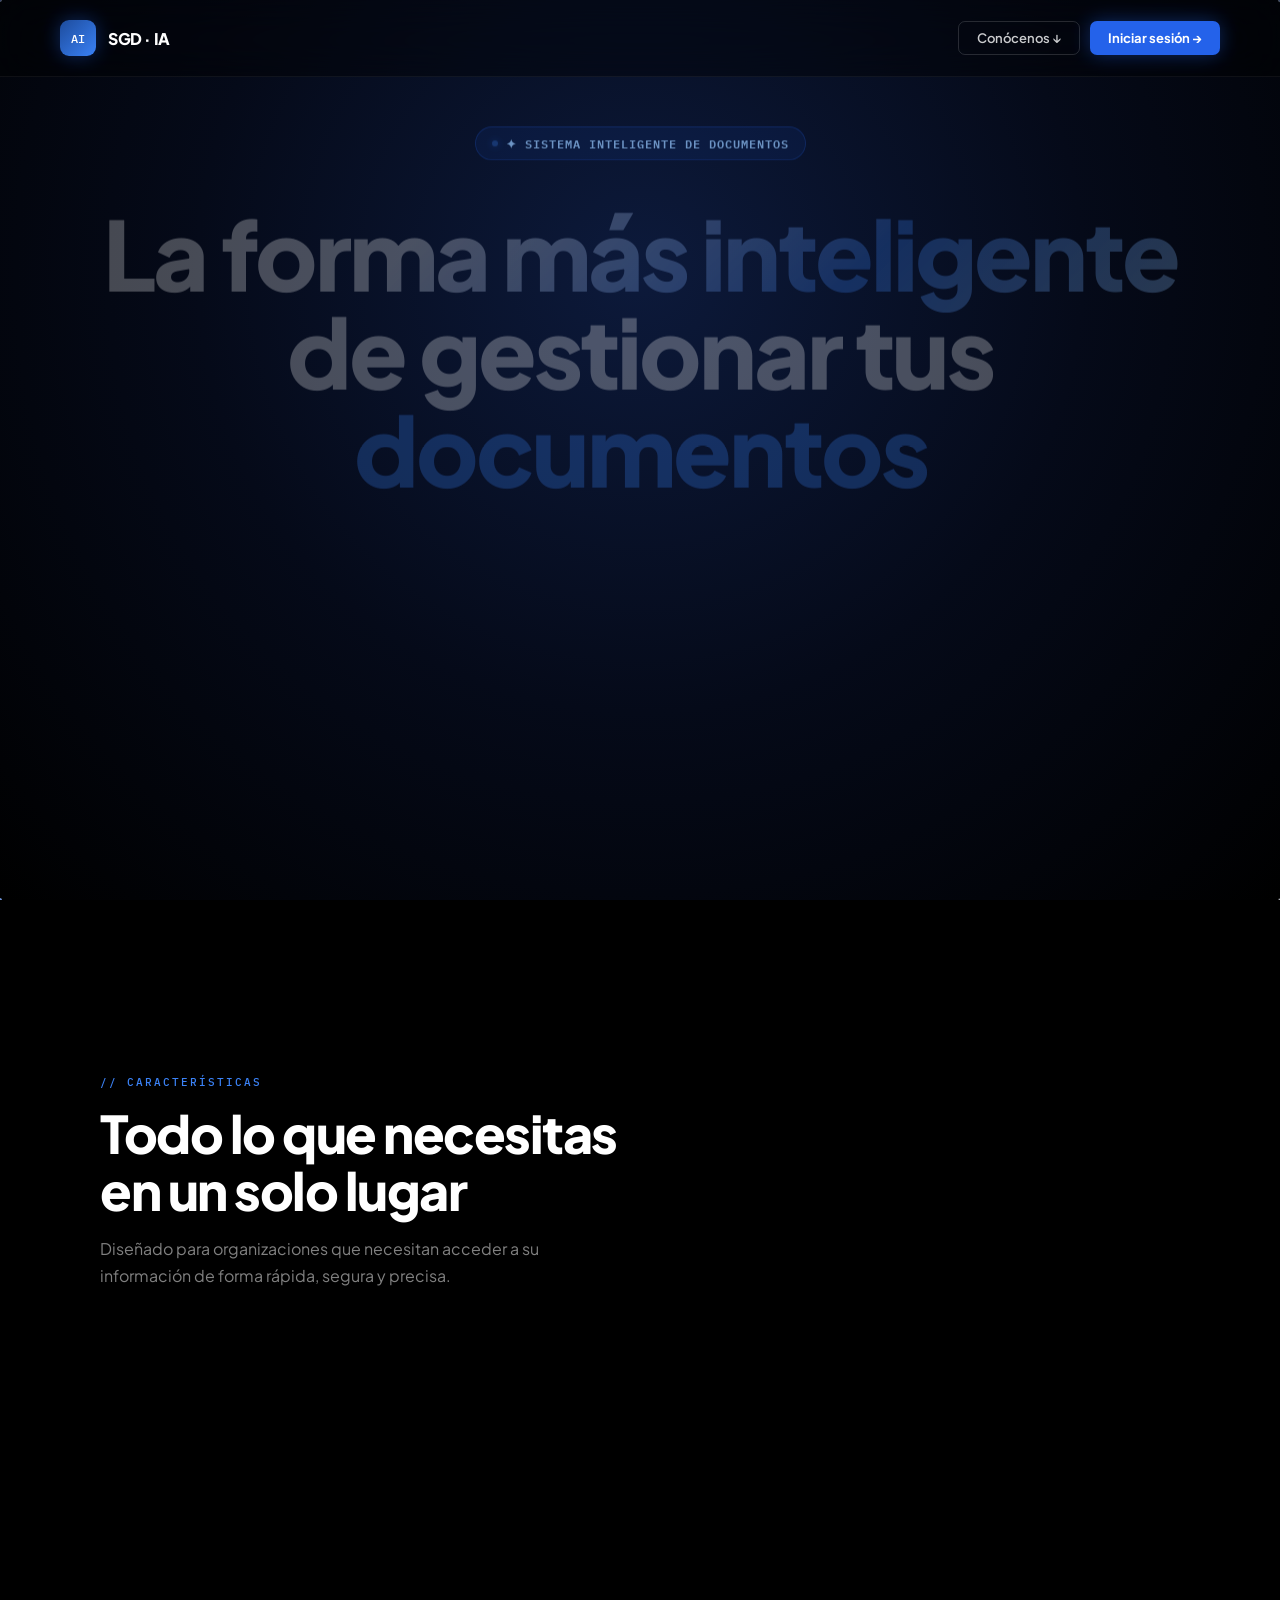
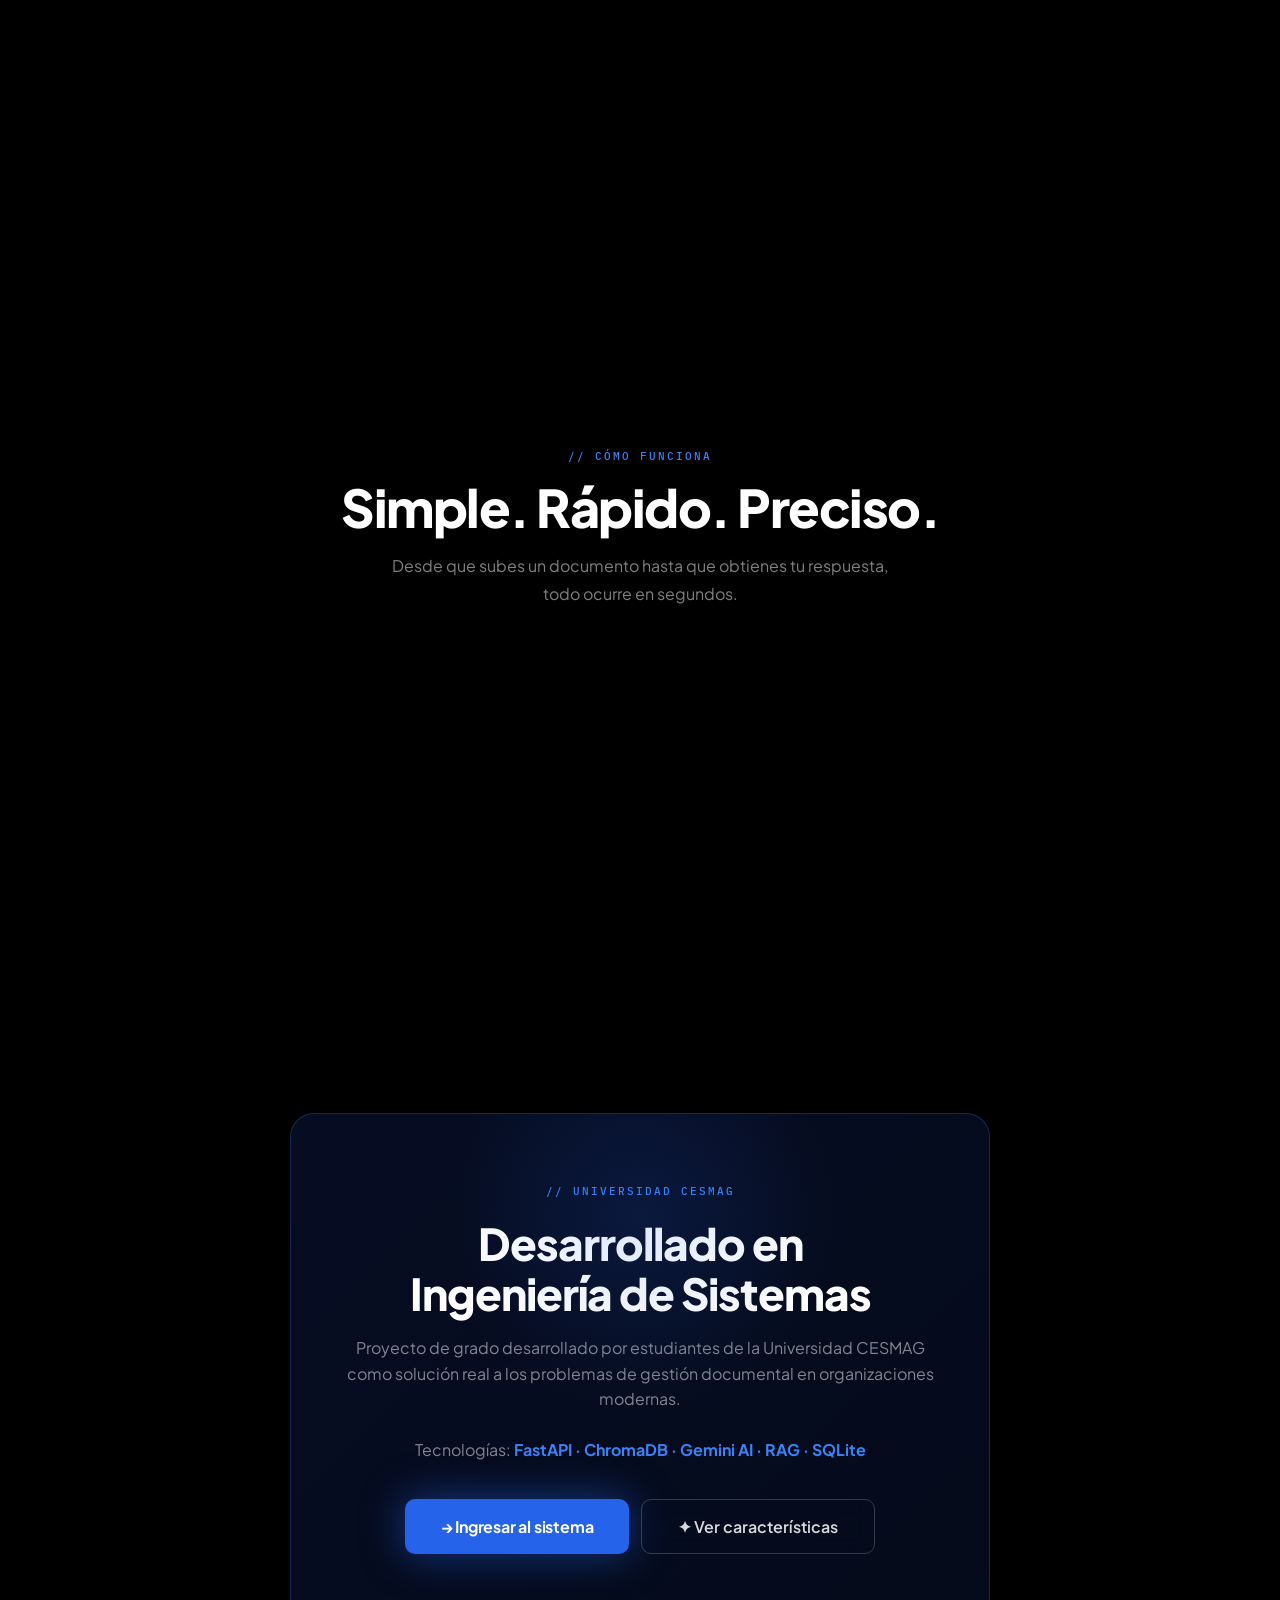
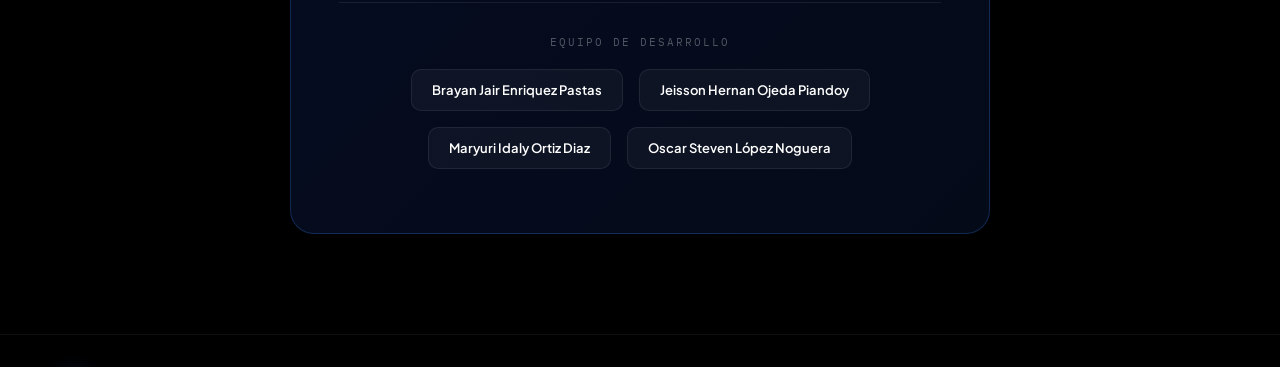
==== commit c80923ba: "correcion de api" ====
--- a/frontend/index.html
+++ b/frontend/index.html
@@ -7,113 +7,127 @@
 <link href="https://fonts.googleapis.com/css2?family=Plus+Jakarta+Sans:wght@300;400;500;600;700;800;900&family=IBM+Plex+Mono:wght@400;500&display=swap" rel="stylesheet">
 <style>
 /* ════════════════════════════════════════════════
+   RESET (primero, siempre)
+════════════════════════════════════════════════ */
+*, *::before, *::after { margin:0; padding:0; box-sizing:border-box; }
+
+/* ════════════════════════════════════════════════
    VARIABLES — TEMA OSCURO (por defecto)
 ════════════════════════════════════════════════ */
 :root {
-  --bg:         #050a18;
-  --surface:    #0d1628;
-  --surface2:   #111e36;
-  --surface3:   #162240;
-  --border:     rgba(59,130,246,0.12);
-  --border2:    rgba(59,130,246,0.22);
-  --blue-900:   #020810;
-  --blue-800:   #07102a;
-  --blue-700:   #0d1b3e;
-  --blue-600:   #1e40af;
-  --blue-500:   #2563eb;
-  --blue-400:   #3b82f6;
-  --blue-300:   #93c5fd;
-  --blue-100:   rgba(59,130,246,0.15);
-  --blue-50:    rgba(59,130,246,0.08);
+  --bg:           #050a18;
+  --surface:      #0d1628;
+  --surface2:     #111e36;
+  --surface3:     #162240;
+  --border:       rgba(59,130,246,0.12);
+  --border2:      rgba(59,130,246,0.22);
   --accent:       #2563eb;
   --accent-hover: #1d4ed8;
-  --accent-light: rgba(37,99,235,0.1);
-  --accent-glow:  rgba(37,99,235,0.2);
-  --text:  #e8f0fe;
-  --text2: #93afd4;
-  --text3: #4d6a99;
-  --text4: #2a3f62;
+  --accent-light: rgba(37,99,235,0.10);
+  --accent-glow:  rgba(37,99,235,0.20);
+  --blue-300:     #93c5fd;
+  --blue-400:     #3b82f6;
+  --text:         #e8f0fe;
+  --text2:        #93afd4;
+  --text3:        #4d6a99;
+  --text4:        #2a3f62;
   --danger:       #f87171;
-  --danger-light: rgba(248,113,113,0.1);
+  --danger-light: rgba(248,113,113,0.10);
   --success:      #34d399;
-  --success-light:rgba(52,211,153,0.1);
-  --radius:    10px;
-  --radius-lg: 16px;
-  --mono:   'IBM Plex Mono', monospace;
-  --sans:   'Plus Jakarta Sans', sans-serif;
-  --shadow-sm:   0 1px 6px rgba(0,0,0,0.4);
-  --shadow:      0 4px 20px rgba(0,0,0,0.5);
-  --shadow-lg:   0 20px 60px rgba(0,0,0,0.7);
-  --shadow-blue: 0 4px 24px rgba(37,99,235,0.35);
-}
-
-/* ════════════════════════════════════════════════
-   TEMA CLARO (azul clarito)
+  --radius:       10px;
+  --radius-lg:    16px;
+  --mono:         'IBM Plex Mono', monospace;
+  --sans:         'Plus Jakarta Sans', sans-serif;
+  --shadow-sm:    0 1px 6px rgba(0,0,0,0.40);
+  --shadow:       0 4px 20px rgba(0,0,0,0.50);
+  --shadow-lg:    0 20px 60px rgba(0,0,0,0.70);
+  --shadow-blue:  0 4px 24px rgba(37,99,235,0.35);
+}
+
+/* ════════════════════════════════════════════════
+   TEMA CLARO
 ════════════════════════════════════════════════ */
 body.light-theme {
-  --bg:         #eef2ff;
-  --surface:    #ffffff;
-  --surface2:   #f8fafc;
-  --surface3:   #f1f5f9;
-  --border:     rgba(37,99,235,0.15);
-  --border2:    rgba(37,99,235,0.22);
-  --blue-900:   #1e3a8a;
-  --blue-800:   #1e40af;
-  --blue-700:   #2563eb;
-  --blue-600:   #3b82f6;
-  --blue-500:   #60a5fa;
-  --blue-400:   #93c5fd;
-  --blue-300:   #bfdbfe;
-  --blue-100:   rgba(37,99,235,0.08);
-  --blue-50:    rgba(37,99,235,0.04);
-  --accent:       #3b82f6;
-  --accent-hover: #2563eb;
-  --accent-light: rgba(59,130,246,0.12);
-  --accent-glow:  rgba(59,130,246,0.2);
-  --text:  #0f172a;
-  --text2: #334155;
-  --text3: #64748b;
-  --text4: #94a3b8;
+  --bg:           #eef2ff;
+  --surface:      #ffffff;
+  --surface2:     #f1f5f9;
+  --surface3:     #e8eef8;
+  --border:       rgba(37,99,235,0.15);
+  --border2:      rgba(37,99,235,0.25);
+  --accent:       #2563eb;
+  --accent-hover: #1d4ed8;
+  --accent-light: rgba(37,99,235,0.08);
+  --accent-glow:  rgba(37,99,235,0.18);
+  --blue-300:     #bfdbfe;
+  --blue-400:     #60a5fa;
+  --text:         #0f172a;
+  --text2:        #334155;
+  --text3:        #64748b;
+  --text4:        #94a3b8;
   --danger:       #dc2626;
   --danger-light: #fef2f2;
   --success:      #16a34a;
-  --success-light:#f0fdf4;
-  --shadow-sm:   0 1px 3px rgba(15,23,42,0.08), 0 1px 2px rgba(0,0,0,0.04);
-  --shadow:      0 4px 12px rgba(15,23,42,0.08), 0 2px 4px rgba(0,0,0,0.04);
-  --shadow-lg:   0 16px 48px rgba(15,23,42,0.1), 0 4px 16px rgba(0,0,0,0.06);
-  --shadow-blue: 0 4px 20px rgba(59,130,246,0.25);
-}
-
-/* Transiciones suaves al cambiar tema */
-* {
-  transition: background-color 0.2s ease, border-color 0.2s ease, color 0.2s ease, box-shadow 0.2s ease;
-}
-
-* { margin:0; padding:0; box-sizing:border-box; }
+  --shadow-sm:    0 1px 3px rgba(15,23,42,0.08), 0 1px 2px rgba(0,0,0,0.04);
+  --shadow:       0 4px 12px rgba(15,23,42,0.08), 0 2px 4px rgba(0,0,0,0.04);
+  --shadow-lg:    0 16px 48px rgba(15,23,42,0.10), 0 4px 16px rgba(0,0,0,0.06);
+  --shadow-blue:  0 4px 20px rgba(37,99,235,0.20);
+}
+
+/* ════════════════════════════════════════════════
+   BASE
+════════════════════════════════════════════════ */
 body {
-  background: var(--bg);
-  color: var(--text);
+  background:  var(--bg);
+  color:       var(--text);
   font-family: var(--sans);
-  min-height: 100vh;
-  overflow-x: hidden;
+  min-height:  100vh;
+  overflow-x:  hidden;
   -webkit-font-smoothing: antialiased;
 }
 
+/* Transición suave al cambiar tema — excluye animaciones de la bienvenida */
+body:not(.no-transition) .topbar,
+body:not(.no-transition) .chat-sidebar,
+body:not(.no-transition) .chat-main,
+body:not(.no-transition) .chat-input-area,
+body:not(.no-transition) .msg-bubble,
+body:not(.no-transition) .panel,
+body:not(.no-transition) #panel-docs,
+body:not(.no-transition) #panel-users,
+body:not(.no-transition) .user-card,
+body:not(.no-transition) .docs-table-wrap,
+body:not(.no-transition) .upload-zone,
+body:not(.no-transition) .folder-compact,
+body:not(.no-transition) .add-user-form,
+body:not(.no-transition) input,
+body:not(.no-transition) select,
+body:not(.no-transition) textarea,
+body:not(.no-transition) .btn,
+body:not(.no-transition) .nav-btn,
+body:not(.no-transition) .history-item,
+body:not(.no-transition) .chat-chip,
+body:not(.no-transition) .doc-filter-item,
+body:not(.no-transition) .new-chat-btn,
+body:not(.no-transition) .toast {
+  transition: background-color 0.25s ease, border-color 0.25s ease,
+              color 0.25s ease, box-shadow 0.25s ease;
+}
+
 /* ════════════════════════════════════════════════
    BIENVENIDA TIPO PS5
 ════════════════════════════════════════════════ */
 #welcome-screen {
-  position: fixed; inset: 0; z-index: 9999;
-  background: #000;
-  display: flex; align-items: center; justify-content: center;
-  overflow: hidden;
-}
-#welcome-screen.hidden { display: none; }
+  position:fixed; inset:0; z-index:9999;
+  background:#000;
+  display:flex; align-items:center; justify-content:center;
+  overflow:hidden;
+}
+#welcome-screen.hidden { display:none; }
 
 .ws-bg {
-  position: absolute; inset: 0;
-  background: radial-gradient(ellipse 80% 60% at 50% 50%, #001233 0%, #000510 50%, #000 100%);
-  animation: wsBgPulse 6s ease-in-out infinite;
+  position:absolute; inset:0;
+  background:radial-gradient(ellipse 80% 60% at 50% 50%,#001233 0%,#000510 50%,#000 100%);
+  animation:wsBgPulse 6s ease-in-out infinite;
 }
 @keyframes wsBgPulse { 0%,100%{opacity:1} 50%{opacity:.7} }
 
@@ -127,444 +141,546 @@
   border-radius:50%; z-index:2;
   animation:wsGlowPulse 4s ease-in-out infinite;
 }
-@keyframes wsGlowPulse { 0%,100%{transform:translate(-50%,-50%) scale(1);opacity:.6} 50%{transform:translate(-50%,-50%) scale(1.2);opacity:1} }
-
-.ws-ring { position:absolute; border-radius:50%; border:1px solid rgba(59,130,246,0.08); top:50%; left:50%; transform:translate(-50%,-50%); z-index:2; animation:wsRingPulse 4s ease-in-out infinite; }
+@keyframes wsGlowPulse {
+  0%,100%{transform:translate(-50%,-50%) scale(1);opacity:.6}
+  50%{transform:translate(-50%,-50%) scale(1.2);opacity:1}
+}
+
+.ws-ring {
+  position:absolute; border-radius:50%;
+  border:1px solid rgba(59,130,246,0.08);
+  top:50%; left:50%; transform:translate(-50%,-50%);
+  z-index:2; animation:wsRingPulse 4s ease-in-out infinite;
+}
 .ws-ring-1{width:300px;height:300px;animation-delay:0s}
 .ws-ring-2{width:500px;height:500px;animation-delay:.5s;border-color:rgba(59,130,246,.05)}
 .ws-ring-3{width:700px;height:700px;animation-delay:1s;border-color:rgba(59,130,246,.03)}
 .ws-ring-4{width:900px;height:900px;animation-delay:1.5s;border-color:rgba(59,130,246,.02)}
-@keyframes wsRingPulse { 0%,100%{transform:translate(-50%,-50%) scale(1);opacity:.5} 50%{transform:translate(-50%,-50%) scale(1.03);opacity:1} }
-
-.ws-scanlines { position:absolute;inset:0;z-index:3;pointer-events:none; background:repeating-linear-gradient(0deg,transparent,transparent 2px,rgba(255,255,255,.007) 2px,rgba(255,255,255,.007) 4px); }
-
-.ws-content { position:relative;z-index:10;display:flex;flex-direction:column;align-items:center;text-align:center; }
-
-.ws-logo { opacity:0;transform:scale(.8);animation:wsLogoReveal 1.2s cubic-bezier(.34,1.3,.64,1) 1.5s forwards;margin-bottom:28px; }
+@keyframes wsRingPulse {
+  0%,100%{transform:translate(-50%,-50%) scale(1);opacity:.5}
+  50%{transform:translate(-50%,-50%) scale(1.03);opacity:1}
+}
+
+.ws-scanlines {
+  position:absolute; inset:0; z-index:3; pointer-events:none;
+  background:repeating-linear-gradient(0deg,transparent,transparent 2px,
+    rgba(255,255,255,.007) 2px,rgba(255,255,255,.007) 4px);
+}
+
+.ws-content {
+  position:relative; z-index:10;
+  display:flex; flex-direction:column; align-items:center; text-align:center;
+}
+
+.ws-logo {
+  opacity:0; transform:scale(.8);
+  animation:wsLogoReveal 1.2s cubic-bezier(.34,1.3,.64,1) 1.5s forwards;
+  margin-bottom:28px;
+}
 @keyframes wsLogoReveal { to{opacity:1;transform:scale(1)} }
 
 .ws-logo-icon {
-  width:90px;height:90px;
+  width:90px; height:90px;
   background:linear-gradient(135deg,#1e4d9e,#3b82f6);
   border-radius:24px;
-  display:flex;align-items:center;justify-content:center;
-  font-size:28px;font-weight:700;color:#fff;font-family:var(--mono);
+  display:flex; align-items:center; justify-content:center;
+  font-size:28px; font-weight:700; color:#fff; font-family:var(--mono);
   margin:0 auto 16px;
-  box-shadow:0 0 50px rgba(37,99,235,.6),0 0 100px rgba(37,99,235,.2),inset 0 1px 0 rgba(255,255,255,.2);
+  box-shadow:0 0 50px rgba(37,99,235,.6),0 0 100px rgba(37,99,235,.2),
+             inset 0 1px 0 rgba(255,255,255,.2);
   letter-spacing:-1px;
 }
 
-.ws-title { opacity:0;animation:wsFadeUp 1s ease 2.4s forwards; }
-@keyframes wsFadeUp { from{opacity:0;transform:translateY(20px)} to{opacity:1;transform:translateY(0)} }
-
+.ws-title { opacity:0; animation:wsFadeUp 1s ease 2.4s forwards; }
+@keyframes wsFadeUp {
+  from{opacity:0;transform:translateY(20px)} to{opacity:1;transform:translateY(0)}
+}
 .ws-title h1 { font-size:52px;font-weight:900;color:#fff;letter-spacing:-2px;line-height:1;margin-bottom:8px; }
 .ws-title h1 span { color:#3b82f6; }
 .ws-title p { font-size:12px;color:rgba(255,255,255,.35);letter-spacing:3px;text-transform:uppercase; }
 
-.ws-divider { width:0;height:2px;background:linear-gradient(90deg,transparent,#3b82f6,#60a5fa,transparent);border-radius:2px;margin:24px auto;animation:wsDivider 1s ease 3.2s forwards;opacity:0; }
+.ws-divider {
+  width:0; height:2px;
+  background:linear-gradient(90deg,transparent,#3b82f6,#60a5fa,transparent);
+  border-radius:2px; margin:24px auto;
+  animation:wsDivider 1s ease 3.2s forwards; opacity:0;
+}
 @keyframes wsDivider { from{width:0;opacity:0} to{width:280px;opacity:1} }
 
-.ws-greeting { opacity:0;animation:wsFadeUp .8s ease 3.8s forwards; }
-.ws-greeting .name { font-size:22px;font-weight:300;color:rgba(255,255,255,.9);letter-spacing:1px;margin-bottom:10px; }
-.ws-greeting .name strong { font-weight:700;color:#fff; }
+.ws-greeting { opacity:0; animation:wsFadeUp .8s ease 3.8s forwards; }
+.ws-greeting .name {
+  font-size:22px; font-weight:300; color:rgba(255,255,255,.9);
+  letter-spacing:1px; margin-bottom:10px;
+}
+.ws-greeting .name strong { font-weight:700; color:#fff; }
 
 .ws-role-badge {
   display:inline-block;
-  font-size:11px;font-weight:700;letter-spacing:3px;text-transform:uppercase;
-  padding:5px 16px;border-radius:20px;border:1px solid;
+  font-size:11px; font-weight:700; letter-spacing:3px; text-transform:uppercase;
+  padding:5px 16px; border-radius:20px; border:1px solid;
   font-family:var(--mono);
 }
 .role-admin    { color:#fbbf24;background:rgba(251,191,36,0.1);border-color:rgba(251,191,36,0.3); }
 .role-estandar { color:#93c5fd;background:rgba(59,130,246,0.12);border-color:rgba(59,130,246,0.3); }
 
-.ws-loading { opacity:0;animation:wsFadeUp .8s ease 4.4s forwards;margin-top:48px; }
-.ws-bar-bg { width:280px;height:3px;background:rgba(255,255,255,.06);border-radius:3px;overflow:hidden;margin:0 auto 12px; }
-.ws-bar-fill { height:100%;width:0%;background:linear-gradient(90deg,#1e4d9e,#3b82f6,#60a5fa);border-radius:3px;animation:wsBarFill 2.5s cubic-bezier(.4,0,.2,1) 4.8s forwards;box-shadow:0 0 12px rgba(59,130,246,.9); }
+.ws-loading { opacity:0; animation:wsFadeUp .8s ease 4.4s forwards; margin-top:48px; }
+.ws-bar-bg {
+  width:280px; height:3px; background:rgba(255,255,255,.06);
+  border-radius:3px; overflow:hidden; margin:0 auto 12px;
+}
+.ws-bar-fill {
+  height:100%; width:0%;
+  background:linear-gradient(90deg,#1e4d9e,#3b82f6,#60a5fa);
+  border-radius:3px;
+  animation:wsBarFill 2.5s cubic-bezier(.4,0,.2,1) 4.8s forwards;
+  box-shadow:0 0 12px rgba(59,130,246,.9);
+}
 @keyframes wsBarFill { 0%{width:0%} 60%{width:75%} 80%{width:88%} 100%{width:100%} }
-.ws-bar-text { font-size:11px;color:rgba(255,255,255,.2);letter-spacing:2px;text-transform:uppercase;font-family:var(--mono); }
-
+.ws-bar-text {
+  font-size:11px; color:rgba(255,255,255,.2);
+  letter-spacing:2px; text-transform:uppercase; font-family:var(--mono);
+}
 .ws-fadeout { animation:wsFadeOut .8s ease forwards; }
 @keyframes wsFadeOut { to{opacity:0;pointer-events:none} }
 
 /* ════════════════════════════════════════════════
-   SELECTOR DE TEMA EN LA BARRA SUPERIOR
-════════════════════════════════════════════════ */
-.theme-selector-header {
-  display: flex;
-  gap: 4px;
-  background: var(--surface2);
-  border-radius: 20px;
-  padding: 3px 6px;
-  border: 1px solid var(--border);
-}
-
-.theme-btn-header {
-  background: transparent;
-  border: none;
-  cursor: pointer;
-  font-size: 16px;
-  padding: 5px 10px;
-  border-radius: 16px;
-  transition: all 0.2s;
-  color: var(--text3);
-}
-
-.theme-btn-header:hover {
-  background: var(--accent-light);
-  color: var(--accent);
-}
-
-.theme-btn-header.active {
-  background: var(--accent);
-  color: white;
-  box-shadow: var(--shadow-blue);
+   SELECTOR DE TEMA (topbar)
+════════════════════════════════════════════════ */
+.theme-toggle {
+  display:flex; gap:2px;
+  background:var(--surface2);
+  border:1px solid var(--border);
+  border-radius:20px; padding:3px;
+}
+.theme-toggle-btn {
+  background:transparent; border:none; cursor:pointer;
+  font-size:15px; padding:5px 10px; border-radius:16px;
+  color:var(--text3); transition:all .2s;
+  line-height:1;
+}
+.theme-toggle-btn:hover { background:var(--accent-light); color:var(--accent); }
+.theme-toggle-btn.active {
+  background:var(--accent); color:#fff;
+  box-shadow:var(--shadow-blue);
 }
 
 /* ════════════════════════════════════════════════
    COMPONENTES COMUNES
 ════════════════════════════════════════════════ */
 .form-group { margin-bottom:18px; }
-label { display:block;font-size:11px;font-weight:700;color:var(--text3);letter-spacing:.8px;text-transform:uppercase;font-family:var(--mono);margin-bottom:7px; }
-
-input[type=text],input[type=email],input[type=password],select,textarea {
+label {
+  display:block; font-size:11px; font-weight:700; color:var(--text3);
+  letter-spacing:.8px; text-transform:uppercase; font-family:var(--mono); margin-bottom:7px;
+}
+
+input[type=text], input[type=email], input[type=password], select, textarea {
   width:100%;
-  background:rgba(255,255,255,0.04);
+  background:var(--surface2);
   border:1px solid var(--border);
-  border-radius:8px;padding:11px 14px;
-  color:var(--text);font-family:var(--sans);font-size:14px;outline:none;transition:all .2s;
-}
-body.light-theme input, body.light-theme select, body.light-theme textarea {
-  background: var(--surface2);
-}
-input:focus,select:focus,textarea:focus {
+  border-radius:8px; padding:11px 14px;
+  color:var(--text); font-family:var(--sans); font-size:14px; outline:none;
+}
+input:focus, select:focus, textarea:focus {
   border-color:var(--accent);
-  background:rgba(37,99,235,0.06);
   box-shadow:0 0 0 3px var(--accent-glow);
 }
-input::placeholder,textarea::placeholder { color:var(--text3); }
-select option { background:var(--surface);color:var(--text); }
-
-.btn { display:inline-flex;align-items:center;gap:8px;padding:11px 20px;border:none;border-radius:8px;font-family:var(--sans);font-size:14px;font-weight:700;cursor:pointer;transition:all .2s; }
+input::placeholder, textarea::placeholder { color:var(--text3); }
+select option { background:var(--surface); color:var(--text); }
+
+.btn {
+  display:inline-flex; align-items:center; gap:8px;
+  padding:11px 20px; border:none; border-radius:8px;
+  font-family:var(--sans); font-size:14px; font-weight:700; cursor:pointer;
+}
 .btn-primary {
-  background:var(--accent);color:#fff;width:100%;justify-content:center;
-  font-size:15px;padding:13px;
-  box-shadow:var(--shadow-blue);
-}
-.btn-primary:hover { background:var(--accent-hover);transform:translateY(-1px);box-shadow:0 8px 32px var(--accent-glow); }
+  background:var(--accent); color:#fff; width:100%; justify-content:center;
+  font-size:15px; padding:13px; box-shadow:var(--shadow-blue);
+}
+.btn-primary:hover { background:var(--accent-hover); transform:translateY(-1px); }
 .btn-ghost {
-  background:rgba(255,255,255,0.04);color:var(--text2);
-  border:1px solid var(--border);
-}
-body.light-theme .btn-ghost {
-  background: var(--surface2);
-}
-.btn-ghost:hover { border-color:var(--accent);color:var(--accent);background:var(--accent-light); }
+  background:var(--surface2); color:var(--text2); border:1px solid var(--border);
+}
+.btn-ghost:hover { border-color:var(--accent); color:var(--accent); background:var(--accent-light); }
 .btn-danger {
-  background:rgba(248,113,113,0.08);color:var(--danger);
-  border:1px solid rgba(248,113,113,0.2);padding:6px 12px;font-size:12px;
-}
-.btn-danger:hover { background:rgba(248,113,113,0.15); }
-
-.error-msg { background:var(--danger-light);border:1px solid rgba(248,113,113,.25);color:var(--danger);padding:10px 14px;border-radius:8px;font-size:13px;margin-top:12px;display:none;font-weight:500; }
+  background:var(--danger-light); color:var(--danger);
+  border:1px solid rgba(248,113,113,0.25); padding:6px 12px; font-size:12px;
+}
+.btn-danger:hover { background:rgba(248,113,113,0.20); }
 
 /* ════════════════════════════════════════════════
    APP SHELL
 ════════════════════════════════════════════════ */
-#app { display:none;height:100vh;flex-direction:column; }
+#app { display:none; height:100vh; flex-direction:column; }
 
 .topbar {
   height:58px;
   background:var(--surface);
   border-bottom:1px solid var(--border);
-  display:flex;align-items:center;padding:0 24px;gap:16px;flex-shrink:0;
+  display:flex; align-items:center; padding:0 24px; gap:16px; flex-shrink:0;
   box-shadow:var(--shadow);
 }
-.topbar-logo { display:flex;align-items:center;gap:10px;font-size:15px;font-weight:800;letter-spacing:-.3px;color:var(--text); }
+.topbar-logo {
+  display:flex; align-items:center; gap:10px;
+  font-size:15px; font-weight:800; letter-spacing:-.3px; color:var(--text);
+}
 .logo-mark-sm {
-  width:30px;height:30px;
+  width:30px; height:30px;
   background:linear-gradient(135deg,var(--accent),var(--blue-400));
-  border-radius:7px;display:flex;align-items:center;justify-content:center;
-  font-family:var(--mono);font-size:11px;color:#fff;font-weight:600;
+  border-radius:7px; display:flex; align-items:center; justify-content:center;
+  font-family:var(--mono); font-size:11px; color:#fff; font-weight:600;
   box-shadow:var(--shadow-blue);
 }
-.topbar-divider { width:1px;height:24px;background:var(--border);margin:0 8px; }
-
-.topbar-nav { display:flex;gap:2px; }
+.topbar-divider { width:1px; height:24px; background:var(--border); margin:0 8px; }
+
+.topbar-nav { display:flex; gap:2px; }
 .nav-btn {
-  padding:7px 14px;border:none;background:transparent;
-  color:var(--text3);font-family:var(--sans);font-size:13px;font-weight:600;
-  cursor:pointer;border-radius:7px;transition:all .2s;display:flex;align-items:center;gap:6px;
-}
-.nav-btn:hover { background:var(--accent-light);color:var(--accent); }
-.nav-btn.active { background:var(--accent-light);color:var(--accent); }
-
-.topbar-right { margin-left:auto;display:flex;align-items:center;gap:10px; }
+  padding:7px 14px; border:none; background:transparent;
+  color:var(--text3); font-family:var(--sans); font-size:13px; font-weight:600;
+  cursor:pointer; border-radius:7px; display:flex; align-items:center; gap:6px;
+}
+.nav-btn:hover  { background:var(--accent-light); color:var(--accent); }
+.nav-btn.active { background:var(--accent-light); color:var(--accent); }
+
+.topbar-right { margin-left:auto; display:flex; align-items:center; gap:10px; }
 .user-pill {
-  display:flex;align-items:center;gap:8px;
-  background:var(--surface2);
-  border:1px solid var(--border);
-  border-radius:20px;padding:5px 14px 5px 6px;
+  display:flex; align-items:center; gap:8px;
+  background:var(--surface2); border:1px solid var(--border);
+  border-radius:20px; padding:5px 14px 5px 6px;
 }
 .user-avatar {
-  width:28px;height:28px;
+  width:28px; height:28px;
   background:linear-gradient(135deg,var(--accent),var(--blue-400));
-  border-radius:50%;display:flex;align-items:center;justify-content:center;
-  font-size:12px;font-weight:700;color:#fff;
-  box-shadow:var(--shadow-blue);
-}
-.user-name { font-size:13px;font-weight:600;color:var(--text); }
+  border-radius:50%; display:flex; align-items:center; justify-content:center;
+  font-size:12px; font-weight:700; color:#fff; box-shadow:var(--shadow-blue);
+}
+.user-name  { font-size:13px; font-weight:600; color:var(--text); }
 .role-badge {
-  font-family:var(--mono);font-size:9px;letter-spacing:.8px;text-transform:uppercase;
-  padding:2px 8px;border-radius:10px;
-  background:var(--accent-light);color:var(--accent);border:1px solid var(--border);
-}
-.role-badge.admin { background:rgba(251,191,36,0.12);color:#fbbf24;border-color:rgba(251,191,36,0.2); }
+  font-family:var(--mono); font-size:9px; letter-spacing:.8px; text-transform:uppercase;
+  padding:2px 8px; border-radius:10px;
+  background:var(--accent-light); color:var(--accent); border:1px solid var(--border);
+}
+.role-badge.admin { background:rgba(251,191,36,.12); color:#fbbf24; border-color:rgba(251,191,36,.2); }
 .logout-btn {
-  background:transparent;border:1px solid var(--border);color:var(--text3);
-  padding:7px 14px;border-radius:7px;font-size:12px;font-family:var(--sans);font-weight:600;
-  cursor:pointer;transition:all .2s;
-}
-.logout-btn:hover { border-color:var(--danger);color:var(--danger);background:var(--danger-light); }
+  background:transparent; border:1px solid var(--border); color:var(--text3);
+  padding:7px 14px; border-radius:7px; font-size:12px;
+  font-family:var(--sans); font-weight:600; cursor:pointer;
+}
+.logout-btn:hover { border-color:var(--danger); color:var(--danger); background:var(--danger-light); }
 
 /* ════════════════════════════════════════════════
    PANELS
 ════════════════════════════════════════════════ */
-.panel { display:none;flex:1;overflow:hidden; }
+.panel { display:none; flex:1; overflow:hidden; }
 .panel.active { display:flex; }
 
 /* ── CHAT ── */
-#panel-chat { flex-direction:row;height:calc(100vh - 58px); }
+#panel-chat { flex-direction:row; height:calc(100vh - 58px); }
 
 .chat-sidebar {
-  width:272px;
-  background:var(--surface);
+  width:272px; background:var(--surface);
   border-right:1px solid var(--border);
-  display:flex;flex-direction:column;flex-shrink:0;
-}
-.sidebar-header { padding:18px 16px 12px;border-bottom:1px solid var(--border); }
-.sidebar-title { font-size:10px;font-weight:700;letter-spacing:1.5px;text-transform:uppercase;color:var(--text3);font-family:var(--mono);margin-bottom:10px; }
+  display:flex; flex-direction:column; flex-shrink:0;
+}
+.sidebar-header { padding:18px 16px 12px; border-bottom:1px solid var(--border); }
+.sidebar-title {
+  font-size:10px; font-weight:700; letter-spacing:1.5px; text-transform:uppercase;
+  color:var(--text3); font-family:var(--mono); margin-bottom:10px;
+}
 
 .new-chat-btn {
-  width:100%;padding:10px;background:var(--accent-light);border:1px solid var(--border);
-  border-radius:10px;color:var(--text);font-weight:600;font-size:13px;
-  cursor:pointer;transition:all .2s;margin-bottom:16px;display:flex;align-items:center;justify-content:center;gap:8px;
-}
-.new-chat-btn:hover { background:var(--accent);color:#fff;border-color:var(--accent); }
-
-.chat-history-list { flex:1;overflow-y:auto;padding:0 8px;margin-top:8px; }
+  width:100%; padding:10px;
+  background:var(--accent-light); border:1px solid var(--border);
+  border-radius:10px; color:var(--text); font-weight:600; font-size:13px;
+  cursor:pointer; margin-bottom:16px;
+  display:flex; align-items:center; justify-content:center; gap:8px;
+}
+.new-chat-btn:hover { background:var(--accent); color:#fff; border-color:var(--accent); }
+
+.chat-history-list { flex:1; overflow-y:auto; padding:0 8px; margin-top:8px; }
 .history-item {
-  padding:10px 12px;border-radius:8px;margin-bottom:6px;cursor:pointer;
-  transition:all .15s;border:1px solid transparent;
-  display:flex;align-items:center;justify-content:space-between;
-}
-.history-item:hover { background:var(--surface2);border-color:var(--border); }
-.history-item.active { background:var(--accent-light);border-color:var(--border); }
-.history-preview { font-size:12px;color:var(--text2);overflow:hidden;text-overflow:ellipsis;white-space:nowrap;flex:1;font-weight:500; }
-.history-time { font-size:9px;color:var(--text4);font-family:var(--mono);margin-left:8px;flex-shrink:0; }
-.delete-history { background:transparent;border:none;color:var(--text4);cursor:pointer;font-size:12px;padding:4px 6px;border-radius:4px;opacity:0;transition:all .15s; }
+  padding:10px 12px; border-radius:8px; margin-bottom:6px; cursor:pointer;
+  border:1px solid transparent;
+  display:flex; align-items:center; justify-content:space-between;
+}
+.history-item:hover  { background:var(--surface2); border-color:var(--border); }
+.history-item.active { background:var(--accent-light); border-color:var(--border); }
+.history-preview {
+  font-size:12px; color:var(--text2);
+  overflow:hidden; text-overflow:ellipsis; white-space:nowrap;
+  flex:1; font-weight:500;
+}
+.history-time { font-size:9px; color:var(--text4); font-family:var(--mono); margin-left:8px; flex-shrink:0; }
+.delete-history {
+  background:transparent; border:none; color:var(--text4);
+  cursor:pointer; font-size:12px; padding:4px 6px; border-radius:4px; opacity:0;
+}
 .history-item:hover .delete-history { opacity:1; }
-.delete-history:hover { color:var(--danger);background:var(--danger-light); }
-
-.doc-filter-list { flex:1;overflow-y:auto;padding:8px;max-height:300px; }
-.doc-filter-item { display:flex;align-items:center;gap:8px;padding:8px 10px;border-radius:8px;cursor:pointer;transition:background .15s;margin-bottom:2px; }
-.doc-filter-item:hover { background:var(--surface2); }
-.doc-filter-item.selected { background:var(--accent-light);border:1px solid var(--border); }
-.doc-filter-item input[type=checkbox] { width:14px;height:14px;accent-color:var(--accent);cursor:pointer; }
-.doc-filter-name { font-size:12px;font-weight:500;color:var(--text2);overflow:hidden;text-overflow:ellipsis;white-space:nowrap;flex:1; }
-
-.file-icon { width:26px;height:26px;border-radius:6px;display:flex;align-items:center;justify-content:center;font-size:9px;font-family:var(--mono);font-weight:600;flex-shrink:0; }
-.fi-pdf   { background:rgba(248,113,113,.12);color:#f87171;border:1px solid rgba(248,113,113,.2); }
-.fi-docx  { background:rgba(59,130,246,.1);color:#60a5fa;border:1px solid rgba(59,130,246,.2); }
-.fi-xlsx  { background:rgba(52,211,153,.1);color:#34d399;border:1px solid rgba(52,211,153,.2); }
-.fi-pptx  { background:rgba(251,146,60,.1);color:#fb923c;border:1px solid rgba(251,146,60,.2); }
-.fi-txt   { background:var(--surface2);color:var(--text3);border:1px solid var(--border); }
-.fi-csv   { background:rgba(250,204,21,.1);color:#facc15;border:1px solid rgba(250,204,21,.2); }
-.fi-img   { background:rgba(167,139,250,.1);color:#a78bfa;border:1px solid rgba(167,139,250,.2); }
-.fi-default { background:var(--surface2);color:var(--text3);border:1px solid var(--border); }
-
-.chat-main { flex:1;display:flex;flex-direction:column;background:var(--bg);overflow:hidden; }
-.chat-messages { flex:1;overflow-y:auto;padding:28px 32px;display:flex;flex-direction:column;gap:22px; }
-
-.chat-empty { flex:1;display:flex;flex-direction:column;align-items:center;justify-content:center;gap:10px; }
+.delete-history:hover { color:var(--danger); background:var(--danger-light); }
+
+.doc-filter-list { overflow-y:auto; padding:8px; max-height:280px; }
+.doc-filter-item {
+  display:flex; align-items:center; gap:8px; padding:8px 10px;
+  border-radius:8px; cursor:pointer; margin-bottom:2px;
+  border:1px solid transparent;
+}
+.doc-filter-item:hover    { background:var(--surface2); }
+.doc-filter-item.selected { background:var(--accent-light); border-color:var(--border); }
+.doc-filter-item input[type=checkbox] { width:14px; height:14px; accent-color:var(--accent); cursor:pointer; }
+.doc-filter-name {
+  font-size:12px; font-weight:500; color:var(--text2);
+  overflow:hidden; text-overflow:ellipsis; white-space:nowrap; flex:1;
+}
+
+/* file icons */
+.file-icon {
+  width:26px; height:26px; border-radius:6px;
+  display:flex; align-items:center; justify-content:center;
+  font-size:9px; font-family:var(--mono); font-weight:600; flex-shrink:0;
+}
+.fi-pdf    { background:rgba(248,113,113,.12); color:#f87171; border:1px solid rgba(248,113,113,.2); }
+.fi-docx   { background:rgba(59,130,246,.10);  color:#60a5fa; border:1px solid rgba(59,130,246,.2);  }
+.fi-xlsx   { background:rgba(52,211,153,.10);  color:#34d399; border:1px solid rgba(52,211,153,.2);  }
+.fi-pptx   { background:rgba(251,146,60,.10);  color:#fb923c; border:1px solid rgba(251,146,60,.2);  }
+.fi-txt    { background:var(--surface2); color:var(--text3); border:1px solid var(--border); }
+.fi-csv    { background:rgba(250,204,21,.10);  color:#facc15; border:1px solid rgba(250,204,21,.2);  }
+.fi-img    { background:rgba(167,139,250,.10); color:#a78bfa; border:1px solid rgba(167,139,250,.2); }
+.fi-default{ background:var(--surface2); color:var(--text3); border:1px solid var(--border); }
+
+/* ── CHAT MAIN ── */
+.chat-main { flex:1; display:flex; flex-direction:column; background:var(--bg); overflow:hidden; }
+.chat-messages {
+  flex:1; overflow-y:auto;
+  padding:28px 32px;
+  display:flex; flex-direction:column; gap:22px;
+}
+
+.chat-empty {
+  flex:1; display:flex; flex-direction:column;
+  align-items:center; justify-content:center; gap:10px;
+}
 .chat-empty-icon-wrap {
-  width:72px;height:72px;
-  background:linear-gradient(135deg,var(--accent-light),rgba(59,130,246,0.08));
-  border:1px solid var(--border);
-  border-radius:20px;display:flex;align-items:center;justify-content:center;
-  font-size:32px;margin-bottom:8px;
-  box-shadow:var(--shadow-sm);
-}
-.chat-empty h3 { font-size:18px;font-weight:800;color:var(--text);letter-spacing:-.3px; }
-.chat-empty p { font-size:13px;color:var(--text3);text-align:center;max-width:300px;line-height:1.6; }
-.chat-empty-chips { display:flex;flex-wrap:wrap;gap:8px;justify-content:center;margin-top:8px; }
+  width:72px; height:72px;
+  background:linear-gradient(135deg,var(--accent-light),rgba(59,130,246,0.06));
+  border:1px solid var(--border); border-radius:20px;
+  display:flex; align-items:center; justify-content:center;
+  font-size:32px; margin-bottom:8px; box-shadow:var(--shadow-sm);
+}
+.chat-empty h3 { font-size:18px; font-weight:800; color:var(--text); letter-spacing:-.3px; }
+.chat-empty p  { font-size:13px; color:var(--text3); text-align:center; max-width:300px; line-height:1.6; }
+.chat-empty-chips { display:flex; flex-wrap:wrap; gap:8px; justify-content:center; margin-top:8px; }
 .chat-chip {
-  background:var(--surface2);
-  border:1px solid var(--border);
-  color:var(--text2);font-size:12px;font-weight:600;padding:7px 14px;
-  border-radius:20px;cursor:pointer;transition:all .2s;
-}
-.chat-chip:hover { border-color:var(--accent);color:var(--accent);background:var(--accent-light); }
-
-.message { display:flex;gap:12px;animation:fadeUp .3s ease; }
+  background:var(--surface2); border:1px solid var(--border);
+  color:var(--text2); font-size:12px; font-weight:600; padding:7px 14px;
+  border-radius:20px; cursor:pointer;
+}
+.chat-chip:hover { border-color:var(--accent); color:var(--accent); background:var(--accent-light); }
+
+/* mensajes */
+.message { display:flex; gap:12px; animation:fadeUp .3s ease; }
 .message.user { flex-direction:row-reverse; }
 @keyframes fadeUp { from{opacity:0;transform:translateY(8px)} to{opacity:1;transform:translateY(0)} }
-.msg-avatar { width:34px;height:34px;border-radius:9px;display:flex;align-items:center;justify-content:center;font-size:13px;font-weight:700;flex-shrink:0;margin-top:2px; }
-.message.user .msg-avatar { background:linear-gradient(135deg,var(--accent),var(--blue-400));color:#fff;box-shadow:var(--shadow-blue); }
-.message.ai  .msg-avatar { background:linear-gradient(135deg,var(--surface2),var(--surface));color:var(--accent);font-size:10px;font-family:var(--mono);border:1px solid var(--border); }
+
+.msg-avatar {
+  width:34px; height:34px; border-radius:9px;
+  display:flex; align-items:center; justify-content:center;
+  font-size:13px; font-weight:700; flex-shrink:0; margin-top:2px;
+}
+.message.user .msg-avatar {
+  background:linear-gradient(135deg,var(--accent),var(--blue-400));
+  color:#fff; box-shadow:var(--shadow-blue);
+}
+.message.ai .msg-avatar {
+  background:linear-gradient(135deg,var(--surface2),var(--surface));
+  color:var(--accent); font-size:10px; font-family:var(--mono);
+  border:1px solid var(--border);
+}
 .msg-content { max-width:72%; }
-.msg-bubble { padding:14px 18px;border-radius:12px;font-size:14px;line-height:1.7; }
+.msg-bubble { padding:14px 18px; border-radius:12px; font-size:14px; line-height:1.7; }
 .message.user .msg-bubble {
   background:linear-gradient(135deg,var(--accent),var(--blue-400));
-  color:#fff;border-radius:12px 4px 12px 12px;
-  box-shadow:var(--shadow-blue);
-}
-.message.ai  .msg-bubble {
-  background:var(--surface);
-  border:1px solid var(--border);
-  color:var(--text);border-radius:4px 12px 12px 12px;
-  box-shadow:var(--shadow-sm);
-}
-.msg-sources { margin-top:10px;display:flex;flex-wrap:wrap;gap:6px; }
+  color:#fff; border-radius:12px 4px 12px 12px; box-shadow:var(--shadow-blue);
+}
+.message.ai .msg-bubble {
+  background:var(--surface); border:1px solid var(--border);
+  color:var(--text); border-radius:4px 12px 12px 12px; box-shadow:var(--shadow-sm);
+}
+.msg-sources { margin-top:10px; display:flex; flex-wrap:wrap; gap:6px; }
 .source-tag {
-  background:var(--accent-light);border:1px solid var(--border);
-  color:var(--accent);font-family:var(--mono);font-size:10px;padding:3px 9px;border-radius:5px;cursor:pointer;
-}
-.msg-time { font-size:10px;color:var(--text4);margin-top:6px;font-family:var(--mono); }
+  background:var(--accent-light); border:1px solid var(--border);
+  color:var(--accent); font-family:var(--mono); font-size:10px;
+  padding:3px 9px; border-radius:5px; cursor:pointer;
+}
+.msg-time { font-size:10px; color:var(--text4); margin-top:6px; font-family:var(--mono); }
 .message.user .msg-time { text-align:right; }
 
 .confidence-indicator {
-  display:inline-flex;align-items:center;gap:5px;
-  margin-bottom:8px;
-  font-size:9px;font-family:var(--mono);letter-spacing:.5px;
-}
-.confidence-dot-circle { width:8px;height:8px;border-radius:50%;flex-shrink:0; }
-
-.typing-indicator { display:flex;align-items:center;gap:5px;padding:14px 18px;background:var(--surface);border:1px solid var(--border);border-radius:4px 12px 12px 12px;width:fit-content;box-shadow:var(--shadow-sm); }
-.typing-dot { width:6px;height:6px;background:var(--accent);border-radius:50%;animation:typingBounce 1.4s infinite ease-in-out; }
-.typing-dot:nth-child(2){animation-delay:.2s} .typing-dot:nth-child(3){animation-delay:.4s}
-@keyframes typingBounce { 0%,80%,100%{transform:scale(.6);opacity:.4} 40%{transform:scale(1);opacity:1} }
-
+  display:inline-flex; align-items:center; gap:5px;
+  margin-bottom:8px; font-size:9px; font-family:var(--mono); letter-spacing:.5px;
+}
+.confidence-dot-circle { width:8px; height:8px; border-radius:50%; flex-shrink:0; }
+
+/* typing */
+.typing-indicator {
+  display:flex; align-items:center; gap:5px; padding:14px 18px;
+  background:var(--surface); border:1px solid var(--border);
+  border-radius:4px 12px 12px 12px; width:fit-content; box-shadow:var(--shadow-sm);
+}
+.typing-dot {
+  width:6px; height:6px; background:var(--accent); border-radius:50%;
+  animation:typingBounce 1.4s infinite ease-in-out;
+}
+.typing-dot:nth-child(2){animation-delay:.2s}
+.typing-dot:nth-child(3){animation-delay:.4s}
+@keyframes typingBounce {
+  0%,80%,100%{transform:scale(.6);opacity:.4} 40%{transform:scale(1);opacity:1}
+}
+
+/* input area */
 .chat-input-area {
-  padding:16px 24px;
-  background:var(--surface);
-  border-top:1px solid var(--border);
-  box-shadow:0 -4px 20px rgba(0,0,0,0.3);
-}
-.chat-input-row { display:flex;gap:10px;align-items:flex-end; }
+  padding:16px 24px; background:var(--surface);
+  border-top:1px solid var(--border); box-shadow:0 -4px 20px rgba(0,0,0,0.15);
+}
+.chat-input-row { display:flex; gap:10px; align-items:flex-end; }
 .chat-textarea {
-  flex:1;background:rgba(255,255,255,0.04);border:1px solid var(--border);
-  border-radius:10px;padding:12px 16px;color:var(--text);font-family:var(--sans);
-  font-size:14px;resize:none;outline:none;min-height:48px;max-height:120px;transition:all .2s;line-height:1.5;
-}
-body.light-theme .chat-textarea {
-  background: var(--surface2);
-}
-.chat-textarea:focus { border-color:var(--accent);background:var(--accent-light);box-shadow:0 0 0 3px var(--accent-glow); }
+  flex:1; background:var(--surface2); border:1px solid var(--border);
+  border-radius:10px; padding:12px 16px; color:var(--text);
+  font-family:var(--sans); font-size:14px; resize:none; outline:none;
+  min-height:48px; max-height:120px; line-height:1.5;
+}
+.chat-textarea:focus { border-color:var(--accent); box-shadow:0 0 0 3px var(--accent-glow); }
 .chat-textarea::placeholder { color:var(--text3); }
 .send-btn {
-  width:48px;height:48px;background:var(--accent);border:none;border-radius:10px;
-  color:#fff;font-size:18px;cursor:pointer;transition:all .2s;
-  display:flex;align-items:center;justify-content:center;flex-shrink:0;
+  width:48px; height:48px; background:var(--accent); border:none; border-radius:10px;
+  color:#fff; font-size:18px; cursor:pointer;
+  display:flex; align-items:center; justify-content:center; flex-shrink:0;
   box-shadow:var(--shadow-blue);
 }
-.send-btn:hover { background:var(--accent-hover);transform:scale(1.05);box-shadow:0 0 30px var(--accent-glow); }
-.send-btn:disabled { opacity:.3;cursor:not-allowed;transform:none;box-shadow:none; }
-.chat-hint { font-size:11px;color:var(--text4);margin-top:8px;font-family:var(--mono); }
+.send-btn:hover   { background:var(--accent-hover); transform:scale(1.05); }
+.send-btn:disabled{ opacity:.3; cursor:not-allowed; transform:none; box-shadow:none; }
+.chat-hint { font-size:11px; color:var(--text4); margin-top:8px; font-family:var(--mono); }
 
 /* ── DOCS / USERS ── */
-#panel-docs,#panel-users {
-  flex-direction:column;padding:20px 24px;overflow-y:auto;background:var(--bg);
-}
-.panel-header { display:flex;align-items:flex-start;justify-content:space-between;margin-bottom:16px; }
-.panel-title { font-size:22px;font-weight:800;color:var(--text);letter-spacing:-.5px; }
-.panel-subtitle { font-size:11px;color:var(--text3);margin-top:5px; }
-.panel-title-accent { display:block;width:36px;height:2px;background:linear-gradient(90deg,var(--accent),var(--blue-300));border-radius:2px;margin-top:6px; }
+#panel-docs, #panel-users {
+  flex-direction:column; padding:20px 24px; overflow-y:auto; background:var(--bg);
+}
+.panel-header { display:flex; align-items:flex-start; justify-content:space-between; margin-bottom:16px; }
+.panel-title   { font-size:22px; font-weight:800; color:var(--text); letter-spacing:-.5px; }
+.panel-subtitle{ font-size:11px; color:var(--text3); margin-top:5px; }
+.panel-title-accent {
+  display:block; width:36px; height:2px;
+  background:linear-gradient(90deg,var(--accent),var(--blue-300));
+  border-radius:2px; margin-top:6px;
+}
 
 .upload-zone {
-  background:var(--surface);
-  border:2px dashed var(--border);
-  border-radius:var(--radius-lg);padding:16px;text-align:center;cursor:pointer;transition:all .2s;margin-bottom:16px;
-  box-shadow:var(--shadow-sm);
-}
-.upload-zone:hover,.upload-zone.dragover {
-  border-color:var(--accent);background:var(--accent-light);
-  box-shadow:0 0 0 4px var(--accent-glow);
+  background:var(--surface); border:2px dashed var(--border);
+  border-radius:var(--radius-lg); padding:16px; text-align:center; cursor:pointer;
+  margin-bottom:16px; box-shadow:var(--shadow-sm);
+}
+.upload-zone:hover, .upload-zone.dragover {
+  border-color:var(--accent); background:var(--accent-light);
 }
 .upload-icon-wrap {
-  width:40px;height:40px;
-  background:var(--accent-light);border:1px solid var(--border);
-  border-radius:12px;display:flex;align-items:center;justify-content:center;
-  font-size:18px;margin:0 auto 8px;
-}
-.upload-text { font-size:13px;font-weight:700;color:var(--text);margin-bottom:2px; }
-.upload-hint { font-size:10px;color:var(--text3);font-family:var(--mono);letter-spacing:.5px;margin-bottom:8px; }
-.upload-meta { display:flex;gap:8px;margin-top:8px;justify-content:center; }
-.upload-meta input,.upload-meta select { width:auto;flex:1;max-width:160px;font-size:12px;padding:6px 10px; }
-.progress-bar-wrap { width:100%;height:4px;background:var(--surface2);border-radius:2px;overflow:hidden;margin-top:8px;display:none; }
-.progress-bar { height:100%;background:linear-gradient(90deg,var(--accent),var(--blue-300));border-radius:2px;transition:width .3s;width:0%;box-shadow:0 0 8px var(--accent-glow); }
+  width:40px; height:40px; background:var(--accent-light);
+  border:1px solid var(--border); border-radius:12px;
+  display:flex; align-items:center; justify-content:center;
+  font-size:18px; margin:0 auto 8px;
+}
+.upload-text { font-size:13px; font-weight:700; color:var(--text); margin-bottom:2px; }
+.upload-hint { font-size:10px; color:var(--text3); font-family:var(--mono); letter-spacing:.5px; margin-bottom:8px; }
+.upload-meta { display:flex; gap:8px; margin-top:8px; justify-content:center; }
+.upload-meta input, .upload-meta select { width:auto; flex:1; max-width:160px; font-size:12px; padding:6px 10px; }
+.progress-bar-wrap {
+  width:100%; height:4px; background:var(--surface2);
+  border-radius:2px; overflow:hidden; margin-top:8px; display:none;
+}
+.progress-bar {
+  height:100%; background:linear-gradient(90deg,var(--accent),var(--blue-300));
+  border-radius:2px; width:0%;
+}
 
 .folder-compact {
-  background:var(--surface);border:1px solid var(--border);border-radius:var(--radius-lg);
-  padding:14px 16px;margin-bottom:16px;box-shadow:var(--shadow-sm);
-}
-.folder-compact p { font-size:11px;margin-bottom:8px;color:var(--text3); }
-.folder-compact code { font-size:10px;padding:1px 4px;background:var(--surface2);border-radius:4px;color:var(--text2); }
-.folder-compact input { padding:6px 10px;font-size:12px; }
-.folder-compact button { padding:6px 14px;font-size:12px;height:auto; }
+  background:var(--surface); border:1px solid var(--border);
+  border-radius:var(--radius-lg); padding:14px 16px; margin-bottom:16px; box-shadow:var(--shadow-sm);
+}
+.folder-compact p { font-size:11px; margin-bottom:8px; color:var(--text3); }
+.folder-compact code {
+  font-size:10px; padding:1px 5px;
+  background:var(--surface2); border-radius:4px; color:var(--text2);
+}
 
 .docs-table-wrap {
-  background:var(--surface);border:1px solid var(--border);border-radius:var(--radius-lg);
-  overflow:auto;box-shadow:var(--shadow-sm);max-height:400px;
-}
-.docs-table { width:100%;border-collapse:collapse; }
-.docs-table th { background:var(--surface2);padding:8px 12px;text-align:left;font-size:9px;font-weight:700;letter-spacing:1px;text-transform:uppercase;color:var(--text3);font-family:var(--mono);border-bottom:1px solid var(--border);position:sticky;top:0; }
-.docs-table td { padding:8px 12px;border-bottom:1px solid var(--border);font-size:12px;color:var(--text2);vertical-align:middle; }
+  background:var(--surface); border:1px solid var(--border);
+  border-radius:var(--radius-lg); overflow:auto; box-shadow:var(--shadow-sm); max-height:400px;
+}
+.docs-table { width:100%; border-collapse:collapse; }
+.docs-table th {
+  background:var(--surface2); padding:8px 12px; text-align:left;
+  font-size:9px; font-weight:700; letter-spacing:1px; text-transform:uppercase;
+  color:var(--text3); font-family:var(--mono); border-bottom:1px solid var(--border);
+  position:sticky; top:0;
+}
+.docs-table td { padding:8px 12px; border-bottom:1px solid var(--border); font-size:12px; color:var(--text2); vertical-align:middle; }
 .docs-table tr:last-child td { border-bottom:none; }
 .docs-table tr:hover td { background:var(--surface2); }
-.doc-name-cell { display:flex;align-items:center;gap:8px; }
-.doc-name-cell .file-icon { width:22px;height:22px;font-size:8px; }
-.status-pill { display:inline-flex;padding:2px 8px;border-radius:20px;font-size:9px;font-family:var(--mono);font-weight:500; }
-.status-indexado { background:rgba(52,211,153,.1);color:#34d399;border:1px solid rgba(52,211,153,.2); }
-.status-activo   { background:var(--accent-light);color:var(--accent);border:1px solid var(--border); }
-
-.section-label { font-size:9px;font-weight:700;letter-spacing:1px;text-transform:uppercase;color:var(--text3);font-family:var(--mono);margin-bottom:8px; }
-.empty-state { padding:48px;text-align:center;color:var(--text3);font-size:13px; }
-
-.users-grid { display:grid;grid-template-columns:repeat(auto-fill,minmax(280px,1fr));gap:16px;margin-top:20px; }
-.user-card { background:var(--surface);border:1px solid var(--border);border-radius:var(--radius-lg);padding:20px;transition:all .2s;box-shadow:var(--shadow-sm); }
-.user-card:hover { border-color:var(--accent);box-shadow:var(--shadow); }
-.user-card-top { display:flex;align-items:center;gap:12px;margin-bottom:14px; }
-.user-card-avatar { width:46px;height:46px;border-radius:12px;background:linear-gradient(135deg,var(--accent),var(--blue-400));display:flex;align-items:center;justify-content:center;font-size:18px;font-weight:800;color:#fff;box-shadow:var(--shadow-blue); }
-.user-card-name  { font-size:15px;font-weight:700;color:var(--text); }
-.user-card-email { font-size:12px;color:var(--text3);margin-top:2px; }
-
-.add-user-form { background:var(--surface);border:1px solid var(--border);border-radius:var(--radius-lg);padding:24px;margin-bottom:24px;box-shadow:var(--shadow-sm); }
-.form-row { display:grid;grid-template-columns:1fr 1fr;gap:16px; }
+.doc-name-cell { display:flex; align-items:center; gap:8px; }
+.doc-name-cell .file-icon { width:22px; height:22px; font-size:8px; }
+.status-pill { display:inline-flex; padding:2px 8px; border-radius:20px; font-size:9px; font-family:var(--mono); font-weight:500; }
+.status-indexado { background:rgba(52,211,153,.1); color:#34d399; border:1px solid rgba(52,211,153,.2); }
+.status-activo   { background:var(--accent-light); color:var(--accent); border:1px solid var(--border); }
+
+.section-label {
+  font-size:9px; font-weight:700; letter-spacing:1px; text-transform:uppercase;
+  color:var(--text3); font-family:var(--mono); margin-bottom:8px;
+}
+.empty-state { padding:48px; text-align:center; color:var(--text3); font-size:13px; }
+
+.users-grid { display:grid; grid-template-columns:repeat(auto-fill,minmax(280px,1fr)); gap:16px; margin-top:20px; }
+.user-card {
+  background:var(--surface); border:1px solid var(--border);
+  border-radius:var(--radius-lg); padding:20px; box-shadow:var(--shadow-sm);
+}
+.user-card:hover { border-color:var(--accent); box-shadow:var(--shadow); }
+.user-card-top { display:flex; align-items:center; gap:12px; margin-bottom:14px; }
+.user-card-avatar {
+  width:46px; height:46px; border-radius:12px;
+  background:linear-gradient(135deg,var(--accent),var(--blue-400));
+  display:flex; align-items:center; justify-content:center;
+  font-size:18px; font-weight:800; color:#fff; box-shadow:var(--shadow-blue);
+}
+.user-card-name  { font-size:15px; font-weight:700; color:var(--text); }
+.user-card-email { font-size:12px; color:var(--text3); margin-top:2px; }
+
+.add-user-form {
+  background:var(--surface); border:1px solid var(--border);
+  border-radius:var(--radius-lg); padding:24px; margin-bottom:24px; box-shadow:var(--shadow-sm);
+}
+.form-row { display:grid; grid-template-columns:1fr 1fr; gap:16px; }
 
 /* TOAST */
 .toast {
-  position:fixed;bottom:24px;right:24px;
-  background:var(--surface);border:1px solid var(--border);
-  border-radius:10px;padding:14px 18px;font-size:13px;font-weight:500;
-  display:flex;align-items:center;gap:10px;
+  position:fixed; bottom:24px; right:24px;
+  background:var(--surface); border:1px solid var(--border);
+  border-radius:10px; padding:14px 18px; font-size:13px; font-weight:500;
+  display:flex; align-items:center; gap:10px;
   box-shadow:var(--shadow-lg);
-  transform:translateY(100px);opacity:0;
-  transition:all .3s cubic-bezier(.34,1.56,.64,1);z-index:9999;max-width:360px;
-}
-.toast.show { transform:translateY(0);opacity:1; }
-.toast.success { border-color:rgba(52,211,153,.3);color:var(--text); }
-.toast.error   { border-color:rgba(248,113,113,.3);color:var(--text); }
-
-/* Scrollbar global */
+  transform:translateY(100px); opacity:0;
+  transition:all .3s cubic-bezier(.34,1.56,.64,1); z-index:9999; max-width:360px;
+}
+.toast.show { transform:translateY(0); opacity:1; }
+.toast.success { border-color:rgba(52,211,153,.3); }
+.toast.error   { border-color:rgba(248,113,113,.3); }
+
+/* Scrollbar */
 ::-webkit-scrollbar { width:5px; }
 ::-webkit-scrollbar-track { background:transparent; }
-::-webkit-scrollbar-thumb { background:var(--border);border-radius:10px; }
+::-webkit-scrollbar-thumb { background:var(--border); border-radius:10px; }
 ::-webkit-scrollbar-thumb:hover { background:var(--accent-light); }
 </style>
 </head>
-<body>
-
-<!-- BIENVENIDA TIPO PS5 -->
+<body class="no-transition">
+
+<!-- BIENVENIDA -->
 <div id="welcome-screen" class="hidden">
   <div class="ws-bg"></div>
   <canvas id="ws-canvas"></canvas>
@@ -576,7 +692,10 @@
   <div class="ws-ring ws-ring-4"></div>
   <div class="ws-content">
     <div class="ws-logo"><div class="ws-logo-icon">AI</div></div>
-    <div class="ws-title"><h1>SGD · <span>IA</span></h1><p>Sistema de Gestión Documental</p></div>
+    <div class="ws-title">
+      <h1>SGD · <span>IA</span></h1>
+      <p>Sistema de Gestión Documental</p>
+    </div>
     <div class="ws-divider"></div>
     <div class="ws-greeting">
       <div class="name">Bienvenido, <strong id="ws-username">Usuario</strong></div>
@@ -602,16 +721,18 @@
     <div class="topbar-right">
       <div class="user-pill">
         <div class="user-avatar" id="top-avatar">U</div>
-        <div class="user-name" id="top-username">Usuario</div>
-        <div class="role-badge" id="top-role">Estándar</div>
+        <div class="user-name"   id="top-username">Usuario</div>
+        <div class="role-badge"  id="top-role">Estándar</div>
       </div>
-      
-      <!-- SELECTOR DE TEMA EN LA BARRA SUPERIOR -->
-      <div class="theme-selector-header">
-        <button class="theme-btn-header" id="theme-dark-header" onclick="setGlobalTheme('dark')" title="Modo oscuro">🌙</button>
-        <button class="theme-btn-header" id="theme-light-header" onclick="setGlobalTheme('light')" title="Modo claro">☀️</button>
+
+      <!-- ★ SELECTOR DE TEMA GLOBAL ★ -->
+      <div class="theme-toggle" title="Cambiar tema">
+        <button class="theme-toggle-btn active" id="theme-btn-dark"
+                onclick="setGlobalTheme('dark')"  title="Modo oscuro">🌙</button>
+        <button class="theme-toggle-btn"        id="theme-btn-light"
+                onclick="setGlobalTheme('light')" title="Modo claro">☀️</button>
       </div>
-      
+
       <button class="logout-btn" onclick="doLogout()">Salir</button>
     </div>
   </div>
@@ -623,13 +744,14 @@
         <div class="sidebar-title">Conversaciones</div>
         <button class="new-chat-btn" onclick="newConversation()">➕ Nueva conversación</button>
         <div class="sidebar-title" style="margin-top:8px;">Documentos cargados</div>
-        <button class="btn btn-ghost" style="width:100%;font-size:12px;padding:7px" onclick="selectAllDocs()">Todos los documentos</button>
+        <button class="btn btn-ghost" style="width:100%;font-size:12px;padding:7px"
+                onclick="selectAllDocs()">Todos los documentos</button>
       </div>
       <div class="chat-history-list" id="chat-history-list">
-        <p style="font-size:12px;color:var(--text3);padding:12px;text-align:center">Cargando historial...</p>
+        <p style="font-size:12px;color:var(--text3);padding:12px;text-align:center">Sin conversaciones</p>
       </div>
       <div class="doc-filter-list" id="doc-filter-list">
-        <p style="font-size:12px;color:var(--text3);padding:12px;text-align:center">Cargando...</p>
+        <p style="font-size:12px;color:var(--text3);padding:12px;text-align:center">Sin documentos</p>
       </div>
     </div>
     <div class="chat-main">
@@ -650,9 +772,7 @@
         <div class="chat-input-row">
           <textarea class="chat-textarea" id="chat-input"
             placeholder="Escribe tu pregunta sobre los documentos..."
-            rows="1"
-            onkeydown="handleChatKey(event)"
-            oninput="autoResize(this)"></textarea>
+            rows="1" onkeydown="handleChatKey(event)" oninput="autoResize(this)"></textarea>
           <button class="send-btn" id="send-btn" onclick="sendMessage()">➤</button>
         </div>
         <div class="chat-hint">Enter para enviar · Shift+Enter para nueva línea</div>
@@ -749,15 +869,14 @@
           onclick="cancelEditUser()">✕ Cancelar</button>
       </div>
       <div class="form-row">
-        <div class="form-group"><label>Usuario</label><input type="text"     id="nu-user"  placeholder="nombre_usuario"></div>
-        <div class="form-group"><label>Email</label>  <input type="email"    id="nu-email" placeholder="correo@dominio.com"></div>
+        <div class="form-group"><label>Usuario</label><input type="text"  id="nu-user"  placeholder="nombre_usuario"></div>
+        <div class="form-group"><label>Email</label>  <input type="email" id="nu-email" placeholder="correo@dominio.com"></div>
       </div>
       <div class="form-row">
         <div class="form-group">
           <label>Contraseña
-            <span id="pass-hint" style="display:none;color:var(--text3);font-weight:400;text-transform:none;letter-spacing:0;font-size:10px">
-              (vacío = no cambiar)
-            </span>
+            <span id="pass-hint" style="display:none;color:var(--text3);font-weight:400;
+                  text-transform:none;letter-spacing:0;font-size:10px">(vacío = no cambiar)</span>
           </label>
           <input type="password" id="nu-pass" placeholder="••••••••">
         </div>
@@ -770,7 +889,7 @@
         </div>
       </div>
       <button class="btn btn-primary" style="width:auto;padding:10px 24px"
-        id="user-form-btn" onclick="submitUserForm()">+ Crear usuario</button>
+              id="user-form-btn" onclick="submitUserForm()">+ Crear usuario</button>
     </div>
     <div class="section-label">Usuarios registrados</div>
     <div class="users-grid" id="users-grid">
@@ -785,74 +904,77 @@
 </div>
 
 <script>
-// ============================================================
-// CONFIGURACIÓN
-// ============================================================
+/* ════════════════════════════════════════════════
+   CONFIGURACIÓN
+════════════════════════════════════════════════ */
 const API = 'http://localhost:8000';
-let token = localStorage.getItem('sgd_token');
-let currentUser = null;
-let allDocs = [];
-let folderFiles = [];
-
-let conversations = [];
+let token                 = localStorage.getItem('sgd_token');
+let currentUser           = null;
+let allDocs               = [];
+let folderFiles           = [];
+let conversations         = [];
 let currentConversationId = null;
-let currentMessages = [];
-let refreshInterval = null;
-let editingUserId = null;
-
-// ============================================================
-// TEMA GLOBAL (oscuro/claro)
-// ============================================================
+let currentMessages       = [];
+let refreshInterval       = null;
+let editingUserId         = null;
+
+/* ════════════════════════════════════════════════
+   TEMA GLOBAL — FIX: una sola función limpia
+════════════════════════════════════════════════ */
 const THEME_KEY = 'sgd_global_theme';
 
 function setGlobalTheme(theme) {
-  if (theme === 'dark') {
-    document.body.classList.remove('light-theme');
-  } else {
-    document.body.classList.add('light-theme');
-  }
+  // Aplicar/quitar clase al body
+  document.body.classList.toggle('light-theme', theme === 'light');
+
+  // Actualizar botones activos
+  document.getElementById('theme-btn-dark').classList.toggle('active',  theme === 'dark');
+  document.getElementById('theme-btn-light').classList.toggle('active', theme === 'light');
+
+  // Persistir
   localStorage.setItem(THEME_KEY, theme);
-  
-  document.getElementById('theme-dark-header').classList.toggle('active', theme === 'dark');
-  document.getElementById('theme-light-header').classList.toggle('active', theme === 'light');
 }
 
 function loadSavedTheme() {
+  // Activar transiciones después de que el tema inicial está aplicado
+  // (evita parpadeo al cargar la página)
   const saved = localStorage.getItem(THEME_KEY) || 'dark';
   setGlobalTheme(saved);
-}
-
-// ============================================================
-// CANVAS PARTÍCULAS
-// ============================================================
+  // Habilitar transiciones con un pequeño delay
+  requestAnimationFrame(() => {
+    requestAnimationFrame(() => {
+      document.body.classList.remove('no-transition');
+    });
+  });
+}
+
+/* ════════════════════════════════════════════════
+   CANVAS PARTÍCULAS
+════════════════════════════════════════════════ */
 function createParticleSystem(canvasId, count = 80) {
   const canvas = document.getElementById(canvasId);
   if (!canvas) return;
   const ctx = canvas.getContext('2d');
-  canvas.width = window.innerWidth;
+  canvas.width  = window.innerWidth;
   canvas.height = window.innerHeight;
-
   const particles = Array.from({ length: count }, () => ({
-    x: Math.random() * canvas.width,
-    y: Math.random() * canvas.height,
-    vx: (Math.random() - 0.5) * 0.35,
-    vy: (Math.random() - 0.5) * 0.35,
-    size: Math.random() * 1.8 + 0.3,
-    opacity: Math.random() * 0.45 + 0.05,
-    isBlue: Math.random() > 0.6,
-    pulse: Math.random() * Math.PI * 2,
+    x:          Math.random() * canvas.width,
+    y:          Math.random() * canvas.height,
+    vx:         (Math.random() - 0.5) * 0.35,
+    vy:         (Math.random() - 0.5) * 0.35,
+    size:       Math.random() * 1.8 + 0.3,
+    opacity:    Math.random() * 0.45 + 0.05,
+    isBlue:     Math.random() > 0.6,
+    pulse:      Math.random() * Math.PI * 2,
     pulseSpeed: Math.random() * 0.015 + 0.005,
   }));
-
   let raf;
   function draw() {
     ctx.clearRect(0, 0, canvas.width, canvas.height);
     particles.forEach(p => {
-      p.x += p.vx;
-      p.y += p.vy;
-      p.pulse += p.pulseSpeed;
+      p.x += p.vx; p.y += p.vy; p.pulse += p.pulseSpeed;
       if (p.x < 0) p.x = canvas.width;
-      if (p.x > canvas.width) p.x = 0;
+      if (p.x > canvas.width)  p.x = 0;
       if (p.y < 0) p.y = canvas.height;
       if (p.y > canvas.height) p.y = 0;
       const op = p.opacity * (0.5 + 0.5 * Math.sin(p.pulse));
@@ -877,36 +999,39 @@
     raf = requestAnimationFrame(draw);
   }
   draw();
-  window.addEventListener('resize', () => { canvas.width = window.innerWidth; canvas.height = window.innerHeight; });
+  window.addEventListener('resize', () => {
+    canvas.width  = window.innerWidth;
+    canvas.height = window.innerHeight;
+  });
   return () => cancelAnimationFrame(raf);
 }
 
-// ============================================================
-// BIENVENIDA
-// ============================================================
+/* ════════════════════════════════════════════════
+   BIENVENIDA
+════════════════════════════════════════════════ */
 function showWelcome(username, role, callback) {
   const ws = document.getElementById('welcome-screen');
   ws.classList.remove('hidden');
   document.getElementById('ws-username').textContent = username;
   const roleEl = document.getElementById('ws-role');
   roleEl.textContent = role;
-  roleEl.className = role === 'Administrador' ? 'ws-role-badge role-admin' : 'ws-role-badge role-estandar';
+  roleEl.className   = role === 'Administrador' ? 'ws-role-badge role-admin' : 'ws-role-badge role-estandar';
   const barText = ws.querySelector('.ws-bar-text');
-  if (barText) barText.textContent = role === 'Administrador' ? 'Cargando panel de administración...' : 'Cargando asistente de documentos...';
+  if (barText) barText.textContent = role === 'Administrador'
+    ? 'Cargando panel de administración...'
+    : 'Cargando asistente de documentos...';
   createParticleSystem('ws-canvas', 80);
   const fill = ws.querySelector('.ws-bar-fill');
-  fill.style.animation = 'none';
-  fill.offsetHeight;
-  fill.style.animation = '';
+  fill.style.animation = 'none'; fill.offsetHeight; fill.style.animation = '';
   setTimeout(() => {
     ws.querySelector('.ws-content').classList.add('ws-fadeout');
     setTimeout(() => { ws.classList.add('hidden'); callback(); }, 800);
   }, 7800);
 }
 
-// ============================================================
-// UTILIDADES
-// ============================================================
+/* ════════════════════════════════════════════════
+   UTILIDADES
+════════════════════════════════════════════════ */
 function toast(msg, type = 'success') {
   const t = document.getElementById('toast');
   document.getElementById('toast-icon').textContent = type === 'success' ? '✓' : '✕';
@@ -916,9 +1041,12 @@
 }
 
 function getFileIcon(ext) {
-  const map = { pdf:'pdf', docx:'docx', doc:'docx', xlsx:'xlsx', xls:'xlsx', pptx:'pptx', ppt:'pptx', txt:'txt', csv:'csv', png:'img', jpg:'img', jpeg:'img' };
+  const map = {
+    pdf:'pdf', docx:'docx', doc:'docx', xlsx:'xlsx', xls:'xlsx',
+    pptx:'pptx', ppt:'pptx', txt:'txt', csv:'csv', png:'img', jpg:'img', jpeg:'img'
+  };
   const cls = map[ext?.toLowerCase()] || 'default';
-  return `<div class="file-icon fi-${cls}">${(ext || '?').toUpperCase().slice(0, 3)}</div>`;
+  return `<div class="file-icon fi-${cls}">${(ext||'?').toUpperCase().slice(0,3)}</div>`;
 }
 
 function autoResize(el) {
@@ -927,74 +1055,169 @@
 }
 
 function nowTime() {
-  return new Date().toLocaleTimeString('es-CO', { hour: '2-digit', minute: '2-digit' });
+  return new Date().toLocaleTimeString('es-CO', { hour:'2-digit', minute:'2-digit' });
 }
 
 function escapeHtml(str) {
   if (str == null) return '';
-  return String(str).replace(/&/g, '&amp;').replace(/</g, '&lt;').replace(/>/g, '&gt;').replace(/"/g, '&quot;').replace(/'/g, '&#039;');
-}
-
+  return String(str)
+    .replace(/&/g,'&amp;').replace(/</g,'&lt;').replace(/>/g,'&gt;')
+    .replace(/"/g,'&quot;').replace(/'/g,'&#039;');
+}
 function escapeAttr(str) {
-  return String(str || '').replace(/'/g, "\\'").replace(/\\/g, '\\\\');
-}
-
-// ============================================================
-// HISTORIAL DE CONVERSACIONES
-// ============================================================
-function conversationKey() { return `sgd_conversations_${currentUser?.username}`; }
+  return String(str || '').replace(/\\/g,'\\\\').replace(/'/g,"\\'");
+}
+
+/* ════════════════════════════════════════════════
+   MENSAJES DEL CHAT
+════════════════════════════════════════════════ */
+function renderMessage(role, text, sources = [], confidence = null, time = null) {
+  const container = document.getElementById('chat-messages');
+  const emptyDiv  = document.getElementById('chat-empty');
+  if (emptyDiv) emptyDiv.style.display = 'none';
+
+  const d  = document.createElement('div');
+  d.className = `message ${role}`;
+
+  const av  = role === 'user'
+    ? (currentUser?.username[0]?.toUpperCase() || 'U')
+    : 'AI';
+
+  const fmt = text
+    .replace(/\*\*(.*?)\*\*/g, '<strong>$1</strong>')
+    .replace(/\*(.*?)\*/g,     '<em>$1</em>')
+    .replace(/\n/g,            '<br>');
+
+  let confidenceHTML = '';
+  if (role === 'ai' && confidence?.level) {
+    const colors = { alta:'#34d399', media:'#fbbf24', baja:'#f97316', sin_informacion:'#ef4444' };
+    const color  = colors[confidence.level] || '#93c5fd';
+    confidenceHTML = `
+      <div class="confidence-indicator">
+        <div class="confidence-dot-circle" style="background:${color};box-shadow:0 0 4px ${color}"></div>
+        <span style="color:${color}">${confidence.level.replace('_',' ')}</span>
+      </div>`;
+  }
+
+  const uniqueSources = [];
+  const seen = new Set();
+  for (const s of sources) {
+    const key = `${s.filename}|${s.page ?? 0}`;
+    if (!seen.has(key)) { seen.add(key); uniqueSources.push(s); }
+  }
+  const limited     = uniqueSources.slice(0, 8);
+  const hiddenCount = uniqueSources.length - limited.length;
+  const srcsHTML    = limited
+    .map(s => `<span class="source-tag">📄 ${escapeHtml(s.filename)}${s.page != null ? ` · p.${s.page+1}` : ''}</span>`)
+    .join('');
+  const hiddenHTML  = hiddenCount > 0 ? `<span class="source-tag" style="opacity:.6">+${hiddenCount} más</span>` : '';
+
+  d.innerHTML = `
+    <div class="msg-avatar">${av}</div>
+    <div class="msg-content">
+      ${confidenceHTML}
+      <div class="msg-bubble">${fmt}</div>
+      ${srcsHTML ? `<div class="msg-sources">${srcsHTML}${hiddenHTML}</div>` : ''}
+      <div class="msg-time">${time || nowTime()}</div>
+    </div>`;
+
+  container.appendChild(d);
+  container.scrollTop = container.scrollHeight;
+}
+
+function renderAllMessages() {
+  const container = document.getElementById('chat-messages');
+  const emptyDiv  = document.getElementById('chat-empty');
+  container.querySelectorAll('.message').forEach(el => el.remove());
+  if (currentMessages.length === 0) {
+    if (emptyDiv) emptyDiv.style.display = 'flex';
+  } else {
+    if (emptyDiv) emptyDiv.style.display = 'none';
+    currentMessages.forEach(m =>
+      renderMessage(m.role, m.text, m.sources || [], m.confidence || null, m.time)
+    );
+    container.scrollTop = container.scrollHeight;
+  }
+}
+
+function appendTyping(id) {
+  const c = document.getElementById('chat-messages');
+  const d = document.createElement('div');
+  d.className = 'message ai'; d.id = id;
+  d.innerHTML = `
+    <div class="msg-avatar">AI</div>
+    <div class="msg-content">
+      <div class="typing-indicator">
+        <div class="typing-dot"></div>
+        <div class="typing-dot"></div>
+        <div class="typing-dot"></div>
+      </div>
+    </div>`;
+  c.appendChild(d); c.scrollTop = c.scrollHeight;
+}
+function removeTyping(id) { const el = document.getElementById(id); if (el) el.remove(); }
+
+/* ════════════════════════════════════════════════
+   HISTORIAL DE CONVERSACIONES — FIX: carga correcta desde localStorage
+════════════════════════════════════════════════ */
+function convKey() { return `sgd_conversations_${currentUser?.username}`; }
 
 function loadConversations() {
-  const saved = localStorage.getItem(conversationKey());
+  // FIX: leer del localStorage, NO resetear a []
+  const saved = localStorage.getItem(convKey());
   conversations = saved ? JSON.parse(saved) : [];
   renderConversations();
-  if (conversations.length === 0) newConversation();
-  else loadConversation(conversations[0].id);
+  // Cargar la más reciente o arrancar vacío
+  if (conversations.length > 0) {
+    loadConversation(conversations[0].id);
+  } else {
+    currentConversationId = null;
+    currentMessages       = [];
+    renderAllMessages();
+  }
 }
 
 function saveConversations() {
-  localStorage.setItem(conversationKey(), JSON.stringify(conversations));
+  localStorage.setItem(convKey(), JSON.stringify(conversations));
 }
 
 function renderConversations() {
   const container = document.getElementById('chat-history-list');
   if (!container) return;
   if (conversations.length === 0) {
-    container.innerHTML = '<p style="font-size:12px;color:var(--text3);padding:12px;text-align:center">No hay conversaciones<br>Haz clic en "Nueva conversación"</p>';
+    container.innerHTML =
+      '<p style="font-size:12px;color:var(--text3);padding:12px;text-align:center">' +
+      'Sin conversaciones<br>Crea una nueva arriba</p>';
     return;
   }
   container.innerHTML = conversations.map(conv => `
-    <div class="history-item ${currentConversationId === conv.id ? 'active' : ''}" onclick="loadConversation(${conv.id})">
+    <div class="history-item ${currentConversationId === conv.id ? 'active' : ''}"
+         onclick="loadConversation(${conv.id})">
       <span class="history-preview">${escapeHtml(conv.title || 'Nueva conversación')}</span>
       <span class="history-time">${conv.lastUpdated || ''}</span>
-      <button class="delete-history" onclick="event.stopPropagation(); deleteConversation(${conv.id})">🗑</button>
+      <button class="delete-history"
+              onclick="event.stopPropagation();deleteConversation(${conv.id})">🗑</button>
     </div>
   `).join('');
 }
 
 function newConversation() {
-  const newId = Date.now();
-  const hhmm = new Date().toLocaleTimeString([], { hour: '2-digit', minute: '2-digit' });
-  conversations.unshift({ id: newId, title: `Conversación ${hhmm}`, messages: [], lastUpdated: hhmm });
+  const id   = Date.now();
+  const hhmm = new Date().toLocaleTimeString([], { hour:'2-digit', minute:'2-digit' });
+  currentConversationId = id;
+  currentMessages       = [];
+  conversations.unshift({ id, title:`Conversación ${hhmm}`, messages:[], lastUpdated:hhmm });
   saveConversations();
-  loadConversation(newId);
+  renderAllMessages();
+  renderConversations();
 }
 
 function loadConversation(convId) {
   const conv = conversations.find(c => c.id === convId);
   if (!conv) return;
   currentConversationId = convId;
-  currentMessages = conv.messages || [];
-  const container = document.getElementById('chat-messages');
-  const emptyDiv = document.getElementById('chat-empty');
-  Array.from(container.children).forEach(el => { if (el.id !== 'chat-empty') el.remove(); });
-  if (currentMessages.length === 0) {
-    if (emptyDiv) emptyDiv.style.display = 'flex';
-  } else {
-    if (emptyDiv) emptyDiv.style.display = 'none';
-    currentMessages.forEach(msg => renderMessage(msg.role, msg.text, msg.sources || [], msg.confidence || null, msg.time));
-    container.scrollTop = container.scrollHeight;
-  }
+  currentMessages       = conv.messages || [];
+  renderAllMessages();
   renderConversations();
 }
 
@@ -1003,10 +1226,9 @@
   saveConversations();
   if (currentConversationId === convId) {
     if (conversations.length > 0) loadConversation(conversations[0].id);
-    else newConversation();
-  } else {
-    renderConversations();
+    else { currentConversationId = null; currentMessages = []; renderAllMessages(); }
   }
+  renderConversations();
   toast('Conversación eliminada');
 }
 
@@ -1014,19 +1236,20 @@
   if (!currentConversationId) return;
   const idx = conversations.findIndex(c => c.id === currentConversationId);
   if (idx === -1) return;
-  conversations[idx].messages = [...currentMessages];
-  conversations[idx].lastUpdated = new Date().toLocaleTimeString([], { hour: '2-digit', minute: '2-digit' });
+  conversations[idx].messages    = [...currentMessages];
+  conversations[idx].lastUpdated = new Date().toLocaleTimeString([], { hour:'2-digit', minute:'2-digit' });
   const firstUser = currentMessages.find(m => m.role === 'user');
   if (firstUser) {
-    conversations[idx].title = firstUser.text.substring(0, 35) + (firstUser.text.length > 35 ? '...' : '');
+    conversations[idx].title =
+      firstUser.text.substring(0, 35) + (firstUser.text.length > 35 ? '...' : '');
   }
   saveConversations();
   renderConversations();
 }
 
-// ============================================================
-// AUTO-REFRESH
-// ============================================================
+/* ════════════════════════════════════════════════
+   AUTO-REFRESH
+════════════════════════════════════════════════ */
 function startAutoRefresh() {
   stopAutoRefresh();
   refreshInterval = setInterval(() => {
@@ -1034,79 +1257,56 @@
     else if (document.getElementById('panel-chat').classList.contains('active')) updateDocFilterOnly();
   }, 5000);
 }
-
 function stopAutoRefresh() {
-  if (refreshInterval) {
-    clearInterval(refreshInterval);
-    refreshInterval = null;
-  }
-}
-
+  if (refreshInterval) { clearInterval(refreshInterval); refreshInterval = null; }
+}
 async function updateDocFilterOnly() {
   try {
-    const res = await fetch(`${API}/api/documents`, { headers: { Authorization: `Bearer ${token}` } });
+    const res = await fetch(`${API}/api/documents`, { headers:{ Authorization:`Bearer ${token}` } });
     if (!res.ok) return;
-    const docs = await res.json();
-    allDocs = docs;
-    const list = document.getElementById('doc-filter-list');
-    if (list && docs.length) {
-      list.innerHTML = docs.map(d => `
-        <div class="doc-filter-item selected" onclick="toggleDocFilter(${d.id}, this)">
-          <input type="checkbox" id="cf-${d.id}" checked>
-          ${getFileIcon(d.file_type)}
-          <span class="doc-filter-name">${escapeHtml(d.original_name)}</span>
-        </div>
-      `).join('');
-    }
-  } catch (e) {
-    console.error('updateDocFilterOnly:', e);
-  }
-}
-
-// ============================================================
-// AUTH
-// ============================================================
+    allDocs = await res.json();
+    renderDocFilter();
+  } catch(e) { /* silencioso */ }
+}
+
+/* ════════════════════════════════════════════════
+   AUTH
+════════════════════════════════════════════════ */
 function doLogout() {
   stopAutoRefresh();
   localStorage.removeItem('sgd_token');
-  token = null;
-  currentUser = null;
-  allDocs = [];
+  token = null; currentUser = null; allDocs = [];
   window.location.href = 'landing.html';
 }
 
 async function enterApp() {
   document.getElementById('app').style.display = 'flex';
   document.getElementById('top-username').textContent = currentUser.username;
-  document.getElementById('top-avatar').textContent = currentUser.username[0].toUpperCase();
-  const rb = document.getElementById('top-role');
+  document.getElementById('top-avatar').textContent   = currentUser.username[0].toUpperCase();
+  const rb      = document.getElementById('top-role');
   rb.textContent = currentUser.role;
-  const isAdmin = currentUser.role === 'Administrador';
-  document.getElementById('nav-docs').style.display = isAdmin ? 'inline-flex' : 'none';
+  const isAdmin  = currentUser.role === 'Administrador';
+  document.getElementById('nav-docs').style.display  = isAdmin ? 'inline-flex' : 'none';
   document.getElementById('nav-users').style.display = isAdmin ? 'inline-flex' : 'none';
   if (isAdmin) rb.classList.add('admin');
+
+  // Panel inicial
   document.querySelectorAll('.panel').forEach(p => p.classList.remove('active'));
   document.querySelectorAll('.nav-btn').forEach(b => b.classList.remove('active'));
   document.getElementById('panel-chat').classList.add('active');
   document.getElementById('nav-chat').classList.add('active');
-  loadSavedTheme();
+
+  loadSavedTheme();           // tema antes de mostrar contenido
   await loadDocs();
-  loadConversations();
+  loadConversations();        // FIX: carga correcta del historial
   startAutoRefresh();
 }
 
 async function checkSession() {
-  if (!token) {
-    window.location.href = 'landing.html';
-    return;
-  }
+  if (!token) { window.location.href = 'landing.html'; return; }
   try {
-    const res = await fetch(`${API}/api/auth/me`, { headers: { Authorization: `Bearer ${token}` } });
-    if (!res.ok) {
-      localStorage.removeItem('sgd_token');
-      window.location.href = 'landing.html';
-      return;
-    }
+    const res = await fetch(`${API}/api/auth/me`, { headers:{ Authorization:`Bearer ${token}` } });
+    if (!res.ok) { localStorage.removeItem('sgd_token'); window.location.href = 'landing.html'; return; }
     currentUser = await res.json();
     if (!sessionStorage.getItem('sgd_welcomed')) {
       sessionStorage.setItem('sgd_welcomed', '1');
@@ -1114,42 +1314,33 @@
     } else {
       enterApp();
     }
-  } catch (e) {
-    localStorage.removeItem('sgd_token');
-    window.location.href = 'landing.html';
-  }
-}
-
-// ============================================================
-// NAVEGACIÓN
-// ============================================================
+  } catch(e) { localStorage.removeItem('sgd_token'); window.location.href = 'landing.html'; }
+}
+
+/* ════════════════════════════════════════════════
+   NAVEGACIÓN
+════════════════════════════════════════════════ */
 function showPanel(name, btn) {
   document.querySelectorAll('.panel').forEach(p => p.classList.remove('active'));
   document.querySelectorAll('.nav-btn').forEach(b => b.classList.remove('active'));
   document.getElementById(`panel-${name}`).classList.add('active');
   if (btn) btn.classList.add('active');
-  if (name === 'docs') loadDocs();
+  if (name === 'docs')  loadDocs();
   if (name === 'users') loadUsers();
 }
 
-// ============================================================
-// DOCUMENTOS
-// ============================================================
+/* ════════════════════════════════════════════════
+   DOCUMENTOS
+════════════════════════════════════════════════ */
 async function loadDocs() {
   const tb = document.getElementById('docs-tbody');
   tb.innerHTML = '<tr><td colspan="6" class="empty-state">Cargando...</td></tr>';
   try {
-    const res = await fetch(`${API}/api/documents`, { headers: { Authorization: `Bearer ${token}` } });
-    if (!res.ok) {
-      tb.innerHTML = '<tr><td colspan="6" class="empty-state">Error al cargar documentos</td></tr>';
-      return;
-    }
+    const res = await fetch(`${API}/api/documents`, { headers:{ Authorization:`Bearer ${token}` } });
+    if (!res.ok) { tb.innerHTML='<tr><td colspan="6" class="empty-state">Error al cargar</td></tr>'; return; }
     allDocs = await res.json();
     renderDocFilter();
-    if (!allDocs.length) {
-      tb.innerHTML = '<tr><td colspan="6" class="empty-state">No hay documentos cargados aún</td></tr>';
-      return;
-    }
+    if (!allDocs.length) { tb.innerHTML='<tr><td colspan="6" class="empty-state">Sin documentos aún</td></tr>'; return; }
     tb.innerHTML = allDocs.map(d => `
       <tr>
         <td>
@@ -1157,281 +1348,190 @@
             ${getFileIcon(d.file_type)}
             <div>
               <div style="color:var(--text);font-weight:600;font-size:13px">${escapeHtml(d.original_name)}</div>
-              ${d.description ? `<div style="font-size:11px;color:var(--text3);margin-top:2px">${escapeHtml(d.description.slice(0, 60))}${d.description.length > 60 ? '…' : ''}</div>` : ''}
+              ${d.description
+                ? `<div style="font-size:11px;color:var(--text3);margin-top:2px">${escapeHtml(d.description.slice(0,60))}${d.description.length>60?'…':''}</div>`
+                : ''}
             </div>
           </div>
         </td>
-        <td>${escapeHtml(d.area || '—')}</td>
-        <td style="font-family:var(--mono);font-size:12px">${escapeHtml(d.owner || '—')}</td>
-        <td><span class="status-pill ${d.status === 'Indexado' ? 'status-indexado' : 'status-activo'}">${escapeHtml(d.status || '—')}</span></td>
-        <td style="font-family:var(--mono);font-size:11px">${escapeHtml(d.uploaded_at || '—')}</td>
+        <td>${escapeHtml(d.area||'—')}</td>
+        <td style="font-family:var(--mono);font-size:12px">${escapeHtml(d.owner||'—')}</td>
+        <td><span class="status-pill ${d.status==='Indexado'?'status-indexado':'status-activo'}">${escapeHtml(d.status||'—')}</span></td>
+        <td style="font-family:var(--mono);font-size:11px">${escapeHtml(d.uploaded_at||'—')}</td>
         <td><button class="btn btn-danger" onclick="deleteDoc(${d.id})">🗑 Eliminar</button></td>
-      </tr>
-    `).join('');
-  } catch (e) {
-    console.error('loadDocs:', e);
-    tb.innerHTML = '<tr><td colspan="6" class="empty-state">No se pudo conectar</td></tr>';
+      </tr>`).join('');
+  } catch(e) {
+    tb.innerHTML='<tr><td colspan="6" class="empty-state">No se pudo conectar</td></tr>';
   }
 }
 
 function renderDocFilter() {
   const list = document.getElementById('doc-filter-list');
-  if (!allDocs.length) {
-    list.innerHTML = '<p style="font-size:12px;color:var(--text3);padding:12px;text-align:center">Sin documentos</p>';
-    return;
-  }
+  if (!allDocs.length) { list.innerHTML='<p style="font-size:12px;color:var(--text3);padding:12px;text-align:center">Sin documentos</p>'; return; }
   list.innerHTML = allDocs.map(d => `
-    <div class="doc-filter-item selected" onclick="toggleDocFilter(${d.id}, this)">
+    <div class="doc-filter-item selected" onclick="toggleDocFilter(${d.id},this)">
       <input type="checkbox" id="cf-${d.id}" checked>
       ${getFileIcon(d.file_type)}
       <span class="doc-filter-name">${escapeHtml(d.original_name)}</span>
-    </div>
-  `).join('');
-}
-
+    </div>`).join('');
+}
 function toggleDocFilter(id, el) {
   const cb = document.getElementById(`cf-${id}`);
   cb.checked = !cb.checked;
   el.classList.toggle('selected', cb.checked);
 }
-
 function selectAllDocs() {
   document.querySelectorAll('#doc-filter-list input[type=checkbox]').forEach(cb => {
-    cb.checked = true;
-    cb.closest('.doc-filter-item').classList.add('selected');
+    cb.checked = true; cb.closest('.doc-filter-item').classList.add('selected');
   });
 }
-
 async function deleteDoc(id) {
   if (!confirm('¿Eliminar este documento?')) return;
-  const res = await fetch(`${API}/api/documents/${id}`, { method: 'DELETE', headers: { Authorization: `Bearer ${token}` } });
-  if (res.ok) {
-    toast('Documento eliminado');
-    loadDocs();
-  } else {
-    toast('Error al eliminar', 'error');
-  }
-}
-
-function handleDragOver(e) { e.preventDefault(); document.getElementById('upload-zone').classList.add('dragover'); }
-function handleDragLeave() { document.getElementById('upload-zone').classList.remove('dragover'); }
-function handleDrop(e) { e.preventDefault(); document.getElementById('upload-zone').classList.remove('dragover'); uploadFiles(e.dataTransfer.files); }
+  const res = await fetch(`${API}/api/documents/${id}`, { method:'DELETE', headers:{ Authorization:`Bearer ${token}` } });
+  if (res.ok) { toast('Documento eliminado'); loadDocs(); }
+  else toast('Error al eliminar','error');
+}
+function handleDragOver(e)   { e.preventDefault(); document.getElementById('upload-zone').classList.add('dragover'); }
+function handleDragLeave()   { document.getElementById('upload-zone').classList.remove('dragover'); }
+function handleDrop(e)       { e.preventDefault(); document.getElementById('upload-zone').classList.remove('dragover'); uploadFiles(e.dataTransfer.files); }
 function handleFileSelect(e) { uploadFiles(e.target.files); }
 
 async function uploadFiles(files) {
   const area = document.getElementById('upload-area').value;
   const desc = document.getElementById('upload-desc').value;
-  const pw = document.getElementById('progress-wrap');
-  const pb = document.getElementById('progress-bar');
+  const pw   = document.getElementById('progress-wrap');
+  const pb   = document.getElementById('progress-bar');
   pw.style.display = 'block';
   for (let i = 0; i < files.length; i++) {
-    pb.style.width = `${Math.round((i / files.length) * 100)}%`;
+    pb.style.width = `${Math.round((i/files.length)*100)}%`;
     const form = new FormData();
-    form.append('file', files[i]);
-    form.append('area', area);
-    form.append('description', desc);
+    form.append('file',files[i]); form.append('area',area); form.append('description',desc);
     try {
-      const res = await fetch(`${API}/api/documents/upload`, { method: 'POST', headers: { Authorization: `Bearer ${token}` }, body: form });
+      const res  = await fetch(`${API}/api/documents/upload`, { method:'POST', headers:{ Authorization:`Bearer ${token}` }, body:form });
       const data = await res.json();
       if (res.ok) toast(`✓ ${files[i].name} indexado`);
-      else toast(`Error: ${data.detail}`, 'error');
-    } catch (e) {
-      toast(`Error: ${files[i].name}`, 'error');
-    }
+      else        toast(`Error: ${data.detail}`,'error');
+    } catch(e) { toast(`Error: ${files[i].name}`,'error'); }
   }
-  pb.style.width = '100%';
-  setTimeout(() => {
-    pw.style.display = 'none';
-    pb.style.width = '0%';
-  }, 800);
+  pb.style.width='100%';
+  setTimeout(() => { pw.style.display='none'; pb.style.width='0%'; }, 800);
   document.getElementById('file-input').value = '';
   loadDocs();
 }
 
 async function scanFolder() {
   const path = document.getElementById('folder-path').value.trim();
-  if (!path) return toast('Ingresa una ruta', 'error');
+  if (!path) return toast('Ingresa una ruta','error');
   try {
-    const res = await fetch(`${API}/api/folder/scan`, { method: 'POST', headers: { 'Content-Type': 'application/json', Authorization: `Bearer ${token}` }, body: JSON.stringify({ folder_path: path }) });
+    const res  = await fetch(`${API}/api/folder/scan`, { method:'POST', headers:{'Content-Type':'application/json',Authorization:`Bearer ${token}`}, body:JSON.stringify({ folder_path:path }) });
     const data = await res.json();
-    if (!res.ok) {
-      toast(data.detail || 'Ruta no válida', 'error');
-      return;
-    }
+    if (!res.ok) { toast(data.detail||'Ruta no válida','error'); return; }
     folderFiles = data.files;
-    const list = document.getElementById('folder-files-list');
+    const list  = document.getElementById('folder-files-list');
     list.innerHTML = folderFiles.length
-      ? folderFiles.map((f, i) => `
+      ? folderFiles.map((f,i) => `
           <div style="display:flex;align-items:center;gap:10px;padding:9px 13px;border-bottom:1px solid var(--border)">
             <input type="checkbox" class="ffile-cb" id="ff-${i}" checked style="width:14px;height:14px;accent-color:var(--accent)">
             ${getFileIcon(f.ext)}
             <span style="flex:1;font-size:13px;color:var(--text2)">${escapeHtml(f.name)}</span>
             <span style="font-size:11px;color:var(--text3);font-family:var(--mono)">${f.size} KB</span>
           </div>`).join('')
-      : '<p style="padding:16px;text-align:center;color:var(--text3);font-size:13px">No se encontraron archivos</p>';
+      : '<p style="padding:16px;text-align:center;color:var(--text3);font-size:13px">Sin archivos encontrados</p>';
     document.getElementById('folder-result').style.display = 'block';
     toast(`${data.total} archivos encontrados`);
-  } catch (e) {
-    toast('Error al escanear', 'error');
-  }
-}
-
+  } catch(e) { toast('Error al escanear','error'); }
+}
 function selectAllFolderFiles() {
   document.querySelectorAll('.ffile-cb').forEach(cb => cb.checked = true);
 }
-
 async function importSelected() {
   const sel = [];
-  document.querySelectorAll('.ffile-cb').forEach((cb, i) => { if (cb.checked && folderFiles[i]) sel.push(folderFiles[i].path); });
-  if (!sel.length) return toast('Selecciona al menos un archivo', 'error');
+  document.querySelectorAll('.ffile-cb').forEach((cb,i) => { if (cb.checked && folderFiles[i]) sel.push(folderFiles[i].path); });
+  if (!sel.length) return toast('Selecciona al menos un archivo','error');
   const area = document.getElementById('folder-area').value;
   toast(`Importando ${sel.length} archivos...`);
   try {
-    const res = await fetch(`${API}/api/folder/import`, { method: 'POST', headers: { 'Content-Type': 'application/json', Authorization: `Bearer ${token}` }, body: JSON.stringify({ file_paths: sel, area }) });
+    const res  = await fetch(`${API}/api/folder/import`, { method:'POST', headers:{'Content-Type':'application/json',Authorization:`Bearer ${token}`}, body:JSON.stringify({ file_paths:sel, area }) });
     const data = await res.json();
-    const ok = data.results.filter(r => r.status === 'ok').length;
-    const err = data.results.filter(r => r.status === 'error').length;
-    if (ok > 0) toast(`✓ ${ok} importados${err > 0 ? `, ${err} con error` : ''}`);
-    else toast(`${err} con error`, 'error');
-    document.getElementById('folder-result').style.display = 'none';
-    document.getElementById('folder-path').value = '';
-    folderFiles = [];
+    const ok   = data.results.filter(r=>r.status==='ok').length;
+    const err  = data.results.filter(r=>r.status==='error').length;
+    if (ok>0) toast(`✓ ${ok} importados${err>0?`, ${err} con error`:''}`);
+    else      toast(`${err} con error`,'error');
+    document.getElementById('folder-result').style.display='none';
+    document.getElementById('folder-path').value='';
+    folderFiles=[];
     loadDocs();
-  } catch (e) {
-    toast('Error al importar', 'error');
-  }
-}
-
-// ============================================================
-// CHAT
-// ============================================================
+  } catch(e) { toast('Error al importar','error'); }
+}
+
+/* ════════════════════════════════════════════════
+   CHAT
+════════════════════════════════════════════════ */
 function handleChatKey(e) {
-  if (e.key === 'Enter' && !e.shiftKey) {
-    e.preventDefault();
-    sendMessage();
-  }
-}
-
+  if (e.key==='Enter' && !e.shiftKey) { e.preventDefault(); sendMessage(); }
+}
 function quickAsk(text) {
   document.getElementById('chat-input').value = text;
   sendMessage();
 }
+function stripConfidencePrefix(text) {
+  const lines = text.split('\n');
+  if (lines.length > 1 && /^(confianza|confidence|✅|⚠️)/i.test(lines[0].trim()))
+    return lines.slice(1).join('\n').trim();
+  return text;
+}
 
 async function sendMessage() {
-  const input = document.getElementById('chat-input');
+  const input    = document.getElementById('chat-input');
   const question = input.value.trim();
   if (!question) return;
   const btn = document.getElementById('send-btn');
-  btn.disabled = true;
-  input.value = '';
-  input.style.height = 'auto';
-  const empty = document.getElementById('chat-empty');
-  if (empty) empty.style.display = 'none';
-  const msgUser = { role: 'user', text: question, time: nowTime() };
+  btn.disabled = true; input.value=''; input.style.height='auto';
+
+  // Si no hay conversación activa, crear una
+  if (!currentConversationId) newConversation();
+
+  const msgUser = { role:'user', text:question, time:nowTime() };
   renderMessage('user', question, [], null, msgUser.time);
   currentMessages.push(msgUser);
   saveCurrentConversation();
+
   const tid = 'typing-' + Date.now();
   appendTyping(tid);
   try {
-    const res = await fetch(`${API}/api/chat`, {
-      method: 'POST',
-      headers: { Authorization: `Bearer ${token}`, 'Content-Type': 'application/json' },
-      body: JSON.stringify({ question, doc_ids: null })
+    const res  = await fetch(`${API}/api/chat`, {
+      method:'POST',
+      headers:{ Authorization:`Bearer ${token}`, 'Content-Type':'application/json' },
+      body:JSON.stringify({ question, doc_ids:null })
     });
     const data = await res.json();
     removeTyping(tid);
     if (res.ok) {
-      const confidence = data.confidence || null;
+      const confidence  = data.confidence || null;
       const cleanAnswer = stripConfidencePrefix(data.answer);
-      renderMessage('ai', cleanAnswer, data.sources || [], confidence, nowTime());
-      currentMessages.push({ role: 'ai', text: cleanAnswer, sources: data.sources || [], confidence, time: nowTime() });
+      renderMessage('ai', cleanAnswer, data.sources||[], confidence, nowTime());
+      currentMessages.push({ role:'ai', text:cleanAnswer, sources:data.sources||[], confidence, time:nowTime() });
     } else {
-      const errText = '⚠️ Error: ' + (data.detail || 'Sin respuesta del servidor');
-      renderMessage('ai', errText, [], null, nowTime());
-      currentMessages.push({ role: 'ai', text: errText, time: nowTime() });
+      const err = '⚠️ Error: ' + (data.detail || 'Sin respuesta');
+      renderMessage('ai', err, [], null, nowTime());
+      currentMessages.push({ role:'ai', text:err, time:nowTime() });
     }
-  } catch (e) {
+  } catch(e) {
     removeTyping(tid);
-    const errText = '⚠️ No se pudo conectar al servidor.';
-    renderMessage('ai', errText, [], null, nowTime());
-    currentMessages.push({ role: 'ai', text: errText, time: nowTime() });
+    const err = '⚠️ No se pudo conectar al servidor.';
+    renderMessage('ai', err, [], null, nowTime());
+    currentMessages.push({ role:'ai', text:err, time:nowTime() });
   }
   saveCurrentConversation();
-  btn.disabled = false;
-  input.focus();
-}
-
-function stripConfidencePrefix(text) {
-  const lines = text.split('\n');
-  if (lines.length > 1) {
-    const first = lines[0].trim();
-    if (/^(confianza|confidence|✅|⚠️)/i.test(first)) return lines.slice(1).join('\n').trim();
-  }
-  return text;
-}
-
-function renderMessage(role, text, sources = [], confidence = null, time = null) {
-  const container = document.getElementById('chat-messages');
-  const emptyDiv = document.getElementById('chat-empty');
-  if (emptyDiv) emptyDiv.style.display = 'none';
-  const d = document.createElement('div');
-  d.className = `message ${role}`;
-  const av = role === 'user' ? (currentUser?.username[0]?.toUpperCase() || 'U') : 'AI';
-  const fmt = text.replace(/\*\*(.*?)\*\*/g, '<strong>$1</strong>').replace(/\*(.*?)\*/g, '<em>$1</em>').replace(/\n/g, '<br>');
-  let confidenceHTML = '';
-  if (role === 'ai' && confidence && confidence.level) {
-    const colorMap = { alta: '#34d399', media: '#fbbf24', baja: '#f97316', sin_informacion: '#ef4444' };
-    const color = colorMap[confidence.level] || '#93c5fd';
-    confidenceHTML = `<div class="confidence-indicator"><div class="confidence-dot-circle" style="background:${color};box-shadow:0 0 4px ${color};"></div><span style="color:${color};">${confidence.level.replace('_', ' ')}</span></div>`;
-  }
-  const uniqueSources = [];
-  const seen = new Set();
-  for (const s of sources) {
-    const key = `${s.filename}|${s.page ?? 0}`;
-    if (!seen.has(key)) {
-      seen.add(key);
-      uniqueSources.push(s);
-    }
-  }
-  const limited = uniqueSources.slice(0, 8);
-  const hiddenCount = uniqueSources.length - limited.length;
-  const srcsHTML = limited.map(s => `<span class="source-tag">📄 ${escapeHtml(s.filename)}${s.page != null ? ` · p.${s.page + 1}` : ''}</span>`).join('');
-  const hiddenHTML = hiddenCount > 0 ? `<span class="source-tag" style="opacity:.6">+${hiddenCount} más</span>` : '';
-  d.innerHTML = `
-    <div class="msg-avatar">${av}</div>
-    <div class="msg-content">
-      ${confidenceHTML}
-      <div class="msg-bubble">${fmt}</div>
-      ${srcsHTML ? `<div class="msg-sources">${srcsHTML}${hiddenHTML}</div>` : ''}
-      <div class="msg-time">${time || nowTime()}</div>
-    </div>
-  `;
-  container.appendChild(d);
-  container.scrollTop = container.scrollHeight;
-}
-
-function appendTyping(id) {
-  const c = document.getElementById('chat-messages');
-  const d = document.createElement('div');
-  d.className = 'message ai';
-  d.id = id;
-  d.innerHTML = `<div class="msg-avatar">AI</div><div class="msg-content"><div class="typing-indicator"><div class="typing-dot"></div><div class="typing-dot"></div><div class="typing-dot"></div></div></div></div>`;
-  c.appendChild(d);
-  c.scrollTop = c.scrollHeight;
-}
-
-function removeTyping(id) {
-  const el = document.getElementById(id);
-  if (el) el.remove();
-}
-
-// ============================================================
-// USUARIOS
-// ============================================================
+  btn.disabled = false; input.focus();
+}
+
+/* ════════════════════════════════════════════════
+   USUARIOS
+════════════════════════════════════════════════ */
 async function loadUsers() {
   try {
-    const res = await fetch(`${API}/api/users`, { headers: { Authorization: `Bearer ${token}` } });
+    const res = await fetch(`${API}/api/users`, { headers:{ Authorization:`Bearer ${token}` } });
     if (!res.ok) return;
     const users = await res.json();
     document.getElementById('users-grid').innerHTML = users.map(u => `
@@ -1444,111 +1544,81 @@
           </div>
         </div>
         <div style="display:flex;align-items:center;justify-content:space-between;margin-top:10px">
-          <span class="role-badge ${u.role === 'Administrador' ? 'admin' : ''}">${escapeHtml(u.role)}</span>
+          <span class="role-badge ${u.role==='Administrador'?'admin':''}">${escapeHtml(u.role)}</span>
           <button class="btn btn-ghost" style="padding:5px 12px;font-size:12px"
-            onclick="startEditUser(${u.id}, '${escapeAttr(u.username)}', '${escapeAttr(u.email)}', '${escapeAttr(u.role)}')">✏️ Editar</button>
+            onclick="startEditUser(${u.id},'${escapeAttr(u.username)}','${escapeAttr(u.email)}','${escapeAttr(u.role)}')">
+            ✏️ Editar
+          </button>
         </div>
-      </div>
-    `).join('');
-  } catch (e) {
-    console.error('loadUsers:', e);
-  }
-}
-
+      </div>`).join('');
+  } catch(e) { console.error('loadUsers:',e); }
+}
 function startEditUser(id, username, email, role) {
   editingUserId = id;
-  document.getElementById('nu-user').value = username;
+  document.getElementById('nu-user').value  = username;
   document.getElementById('nu-email').value = email;
-  document.getElementById('nu-pass').value = '';
-  document.getElementById('nu-role').value = role;
+  document.getElementById('nu-pass').value  = '';
+  document.getElementById('nu-role').value  = role;
   document.getElementById('user-form-label').textContent = `Editando: ${username}`;
-  document.getElementById('user-form-btn').textContent = '💾 Guardar cambios';
+  document.getElementById('user-form-btn').textContent   = '💾 Guardar cambios';
   document.getElementById('user-form-cancel').style.display = 'inline-flex';
-  document.getElementById('pass-hint').style.display = 'inline';
+  document.getElementById('pass-hint').style.display        = 'inline';
   const box = document.getElementById('user-form-box');
   box.style.borderColor = 'rgba(59,130,246,0.4)';
-  box.style.boxShadow = '0 0 0 3px rgba(37,99,235,0.1)';
-  box.scrollIntoView({ behavior: 'smooth', block: 'start' });
-}
-
+  box.style.boxShadow   = '0 0 0 3px rgba(37,99,235,0.1)';
+  box.scrollIntoView({ behavior:'smooth', block:'start' });
+}
 function cancelEditUser() {
   editingUserId = null;
-  document.getElementById('nu-user').value = '';
-  document.getElementById('nu-email').value = '';
-  document.getElementById('nu-pass').value = '';
+  ['nu-user','nu-email','nu-pass'].forEach(id => document.getElementById(id).value='');
   document.getElementById('nu-role').value = 'Estándar';
   document.getElementById('user-form-label').textContent = 'Agregar nuevo usuario';
-  document.getElementById('user-form-btn').textContent = '+ Crear usuario';
+  document.getElementById('user-form-btn').textContent   = '+ Crear usuario';
   document.getElementById('user-form-cancel').style.display = 'none';
-  document.getElementById('pass-hint').style.display = 'none';
+  document.getElementById('pass-hint').style.display        = 'none';
   const box = document.getElementById('user-form-box');
-  box.style.borderColor = '';
-  box.style.boxShadow = '';
-}
-
-function submitUserForm() {
-  if (editingUserId) updateUser();
-  else addUser();
-}
+  box.style.borderColor=''; box.style.boxShadow='';
+}
+function submitUserForm() { editingUserId ? updateUser() : addUser(); }
 
 async function addUser() {
   const username = document.getElementById('nu-user').value.trim();
-  const email = document.getElementById('nu-email').value.trim();
+  const email    = document.getElementById('nu-email').value.trim();
   const password = document.getElementById('nu-pass').value;
-  const role = document.getElementById('nu-role').value;
-  if (!username || !email || !password) return toast('Completa todos los campos', 'error');
+  const role     = document.getElementById('nu-role').value;
+  if (!username||!email||!password) return toast('Completa todos los campos','error');
   try {
-    const res = await fetch(`${API}/api/auth/register`, {
-      method: 'POST',
-      headers: { 'Content-Type': 'application/json', Authorization: `Bearer ${token}` },
-      body: JSON.stringify({ username, email, password, role })
-    });
+    const res  = await fetch(`${API}/api/auth/register`, { method:'POST', headers:{'Content-Type':'application/json',Authorization:`Bearer ${token}`}, body:JSON.stringify({ username,email,password,role }) });
     const data = await res.json();
-    if (res.ok) {
-      toast('✓ Usuario creado');
-      cancelEditUser();
-      loadUsers();
-    } else {
-      toast(data.detail || 'Error al crear', 'error');
-    }
-  } catch (e) {
-    toast('Error de conexión', 'error');
-  }
-}
-
+    if (res.ok) { toast('✓ Usuario creado'); cancelEditUser(); loadUsers(); }
+    else        toast(data.detail||'Error al crear','error');
+  } catch(e) { toast('Error de conexión','error'); }
+}
 async function updateUser() {
   const username = document.getElementById('nu-user').value.trim();
-  const email = document.getElementById('nu-email').value.trim();
+  const email    = document.getElementById('nu-email').value.trim();
   const password = document.getElementById('nu-pass').value;
-  const role = document.getElementById('nu-role').value;
-  if (!username || !email) return toast('Usuario y email son obligatorios', 'error');
-  const body = { username, email, role };
+  const role     = document.getElementById('nu-role').value;
+  if (!username||!email) return toast('Usuario y email son obligatorios','error');
+  const body = { username,email,role };
   if (password) body.password = password;
   try {
-    const res = await fetch(`${API}/api/users/${editingUserId}`, {
-      method: 'PUT',
-      headers: { 'Content-Type': 'application/json', Authorization: `Bearer ${token}` },
-      body: JSON.stringify(body)
-    });
-    if (res.ok) {
-      toast('✓ Usuario actualizado');
-      cancelEditUser();
-      loadUsers();
-    } else {
-      const data = await res.json();
-      toast(data.detail || 'Error al actualizar', 'error');
-    }
-  } catch (e) {
-    toast('Error de conexión', 'error');
-  }
-}
-
-// ============================================================
-// INICIO
-// ============================================================
-window.addEventListener('load', () => {
-  checkSession();
-});
+    const res = await fetch(`${API}/api/users/${editingUserId}`, { method:'PUT', headers:{'Content-Type':'application/json',Authorization:`Bearer ${token}`}, body:JSON.stringify(body) });
+    if (res.ok) { toast('✓ Usuario actualizado'); cancelEditUser(); loadUsers(); }
+    else { const data=await res.json(); toast(data.detail||'Error al actualizar','error'); }
+  } catch(e) { toast('Error de conexión','error'); }
+}
+
+/* ════════════════════════════════════════════════
+   INICIO
+════════════════════════════════════════════════ */
+// Aplicar tema guardado ANTES de que el usuario vea nada
+(function() {
+  const saved = localStorage.getItem(THEME_KEY) || 'dark';
+  if (saved === 'light') document.body.classList.add('light-theme');
+})();
+
+window.addEventListener('load', () => { checkSession(); });
 </script>
 </body>
 </html>
